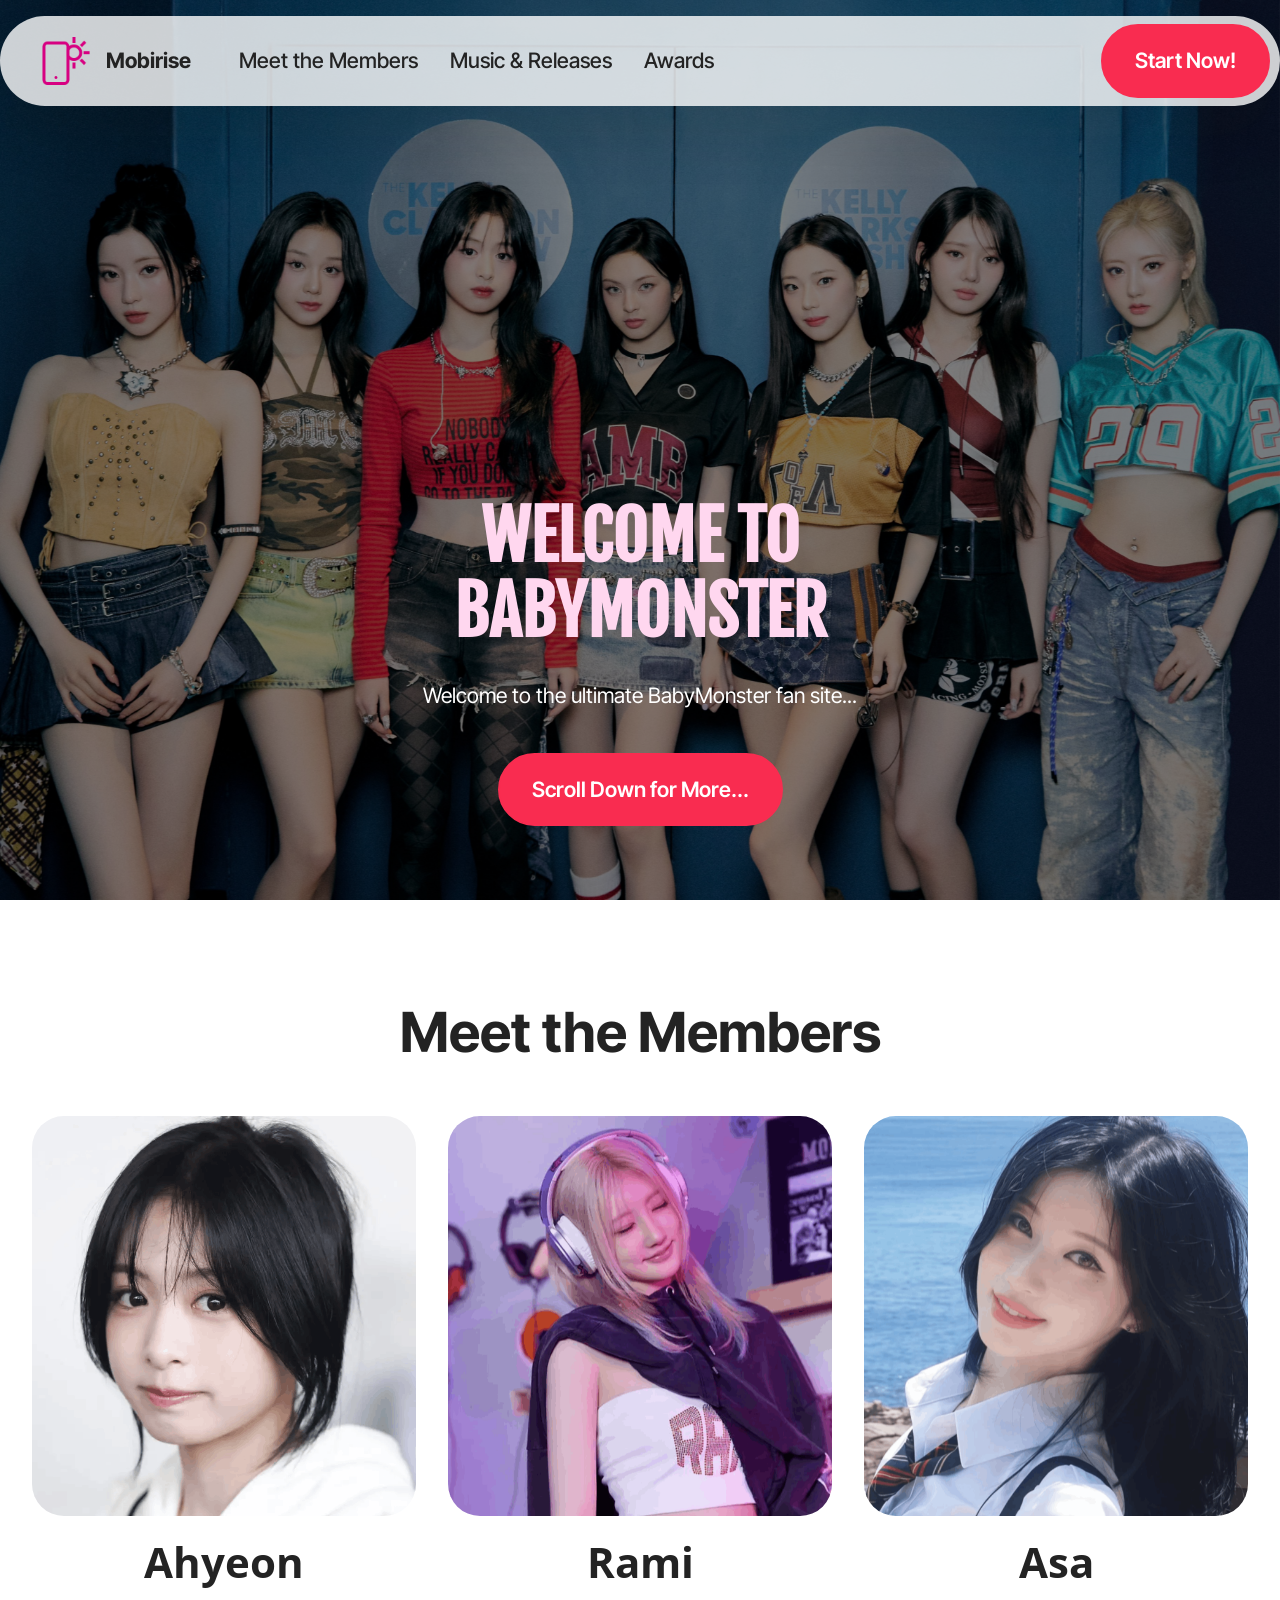
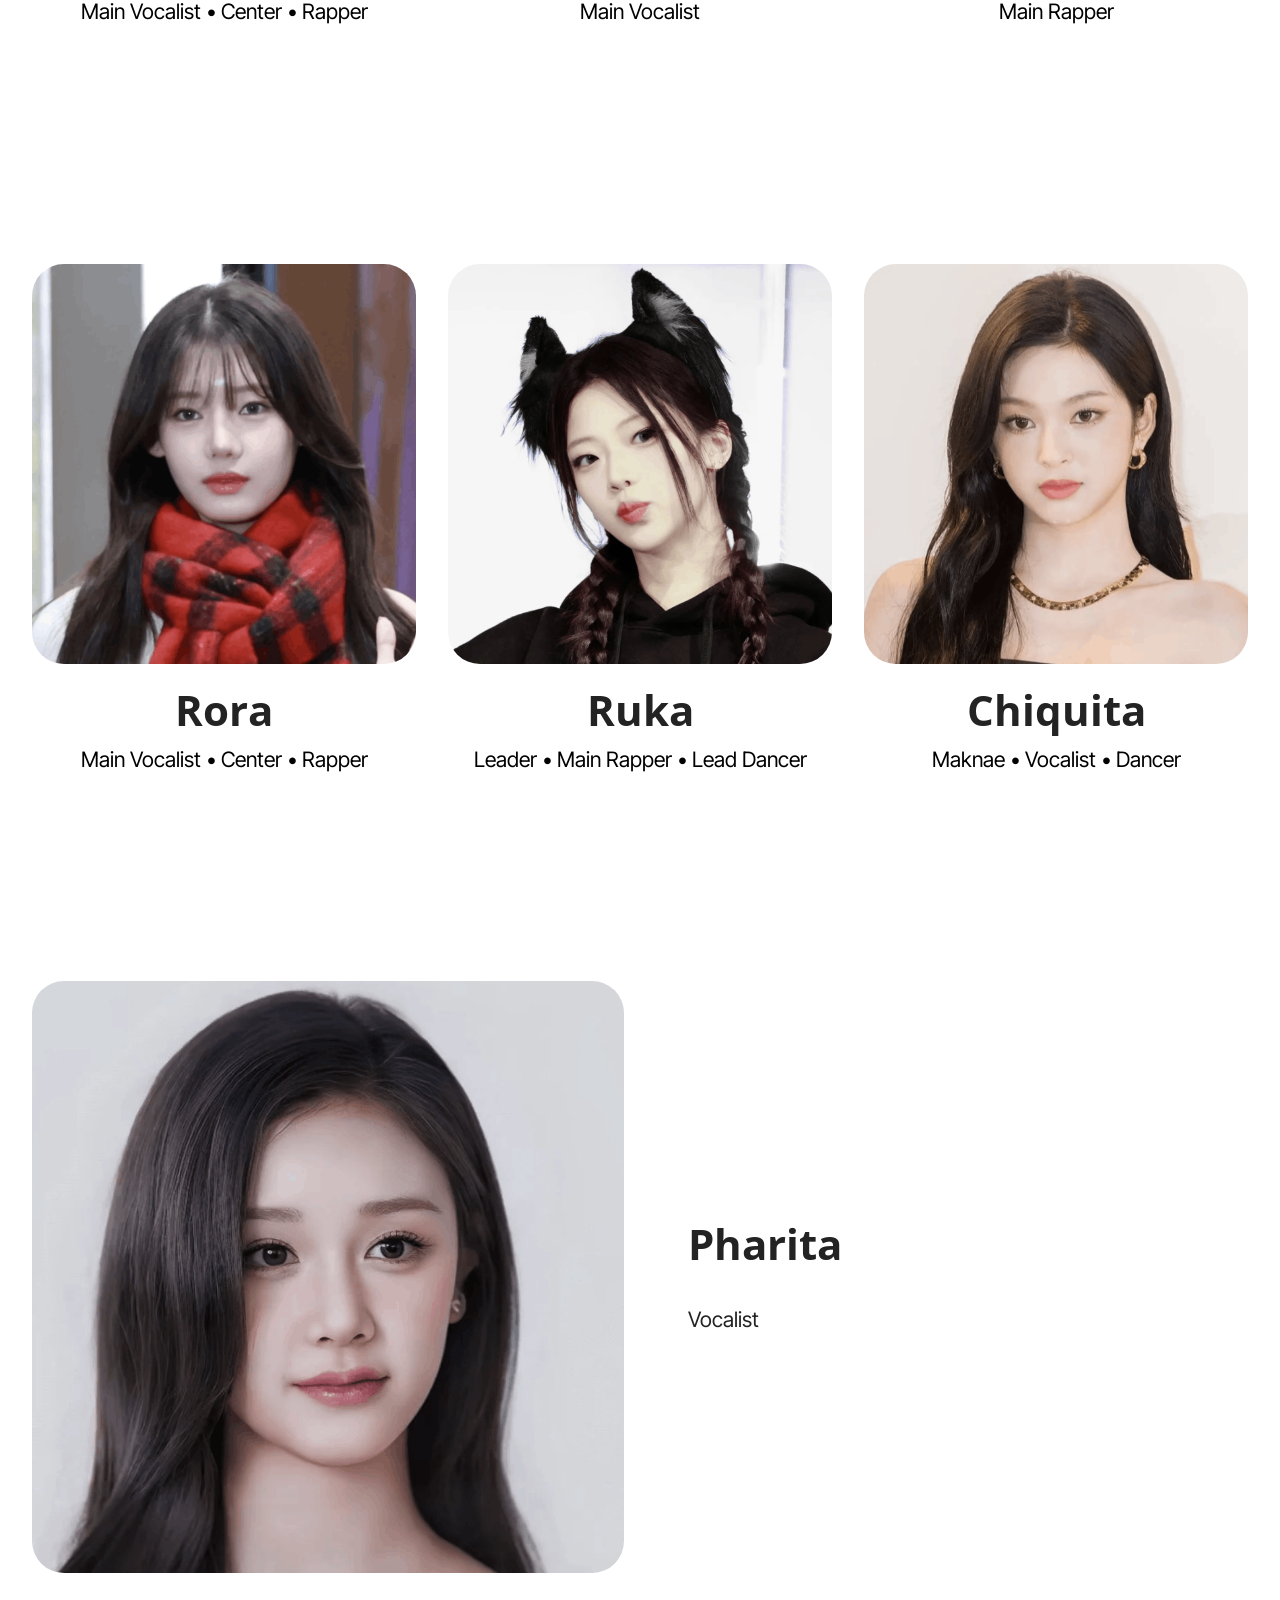
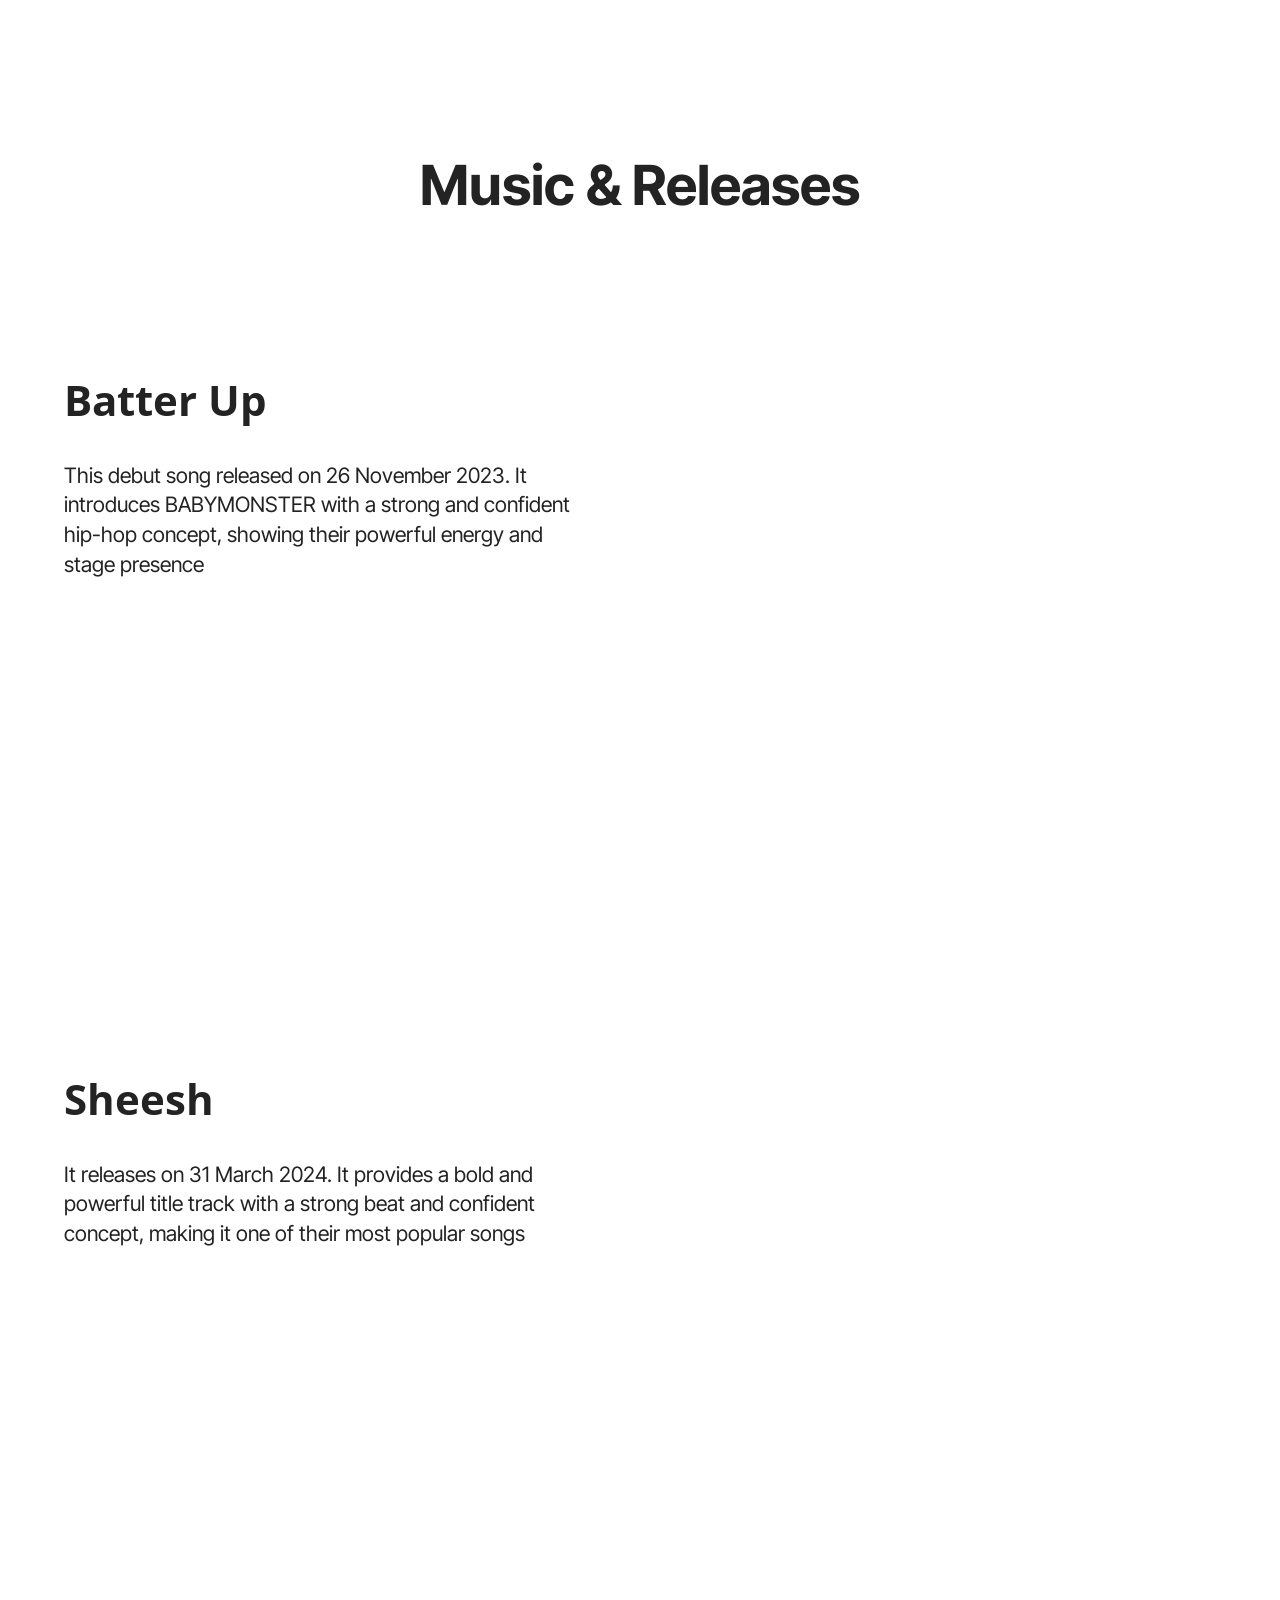
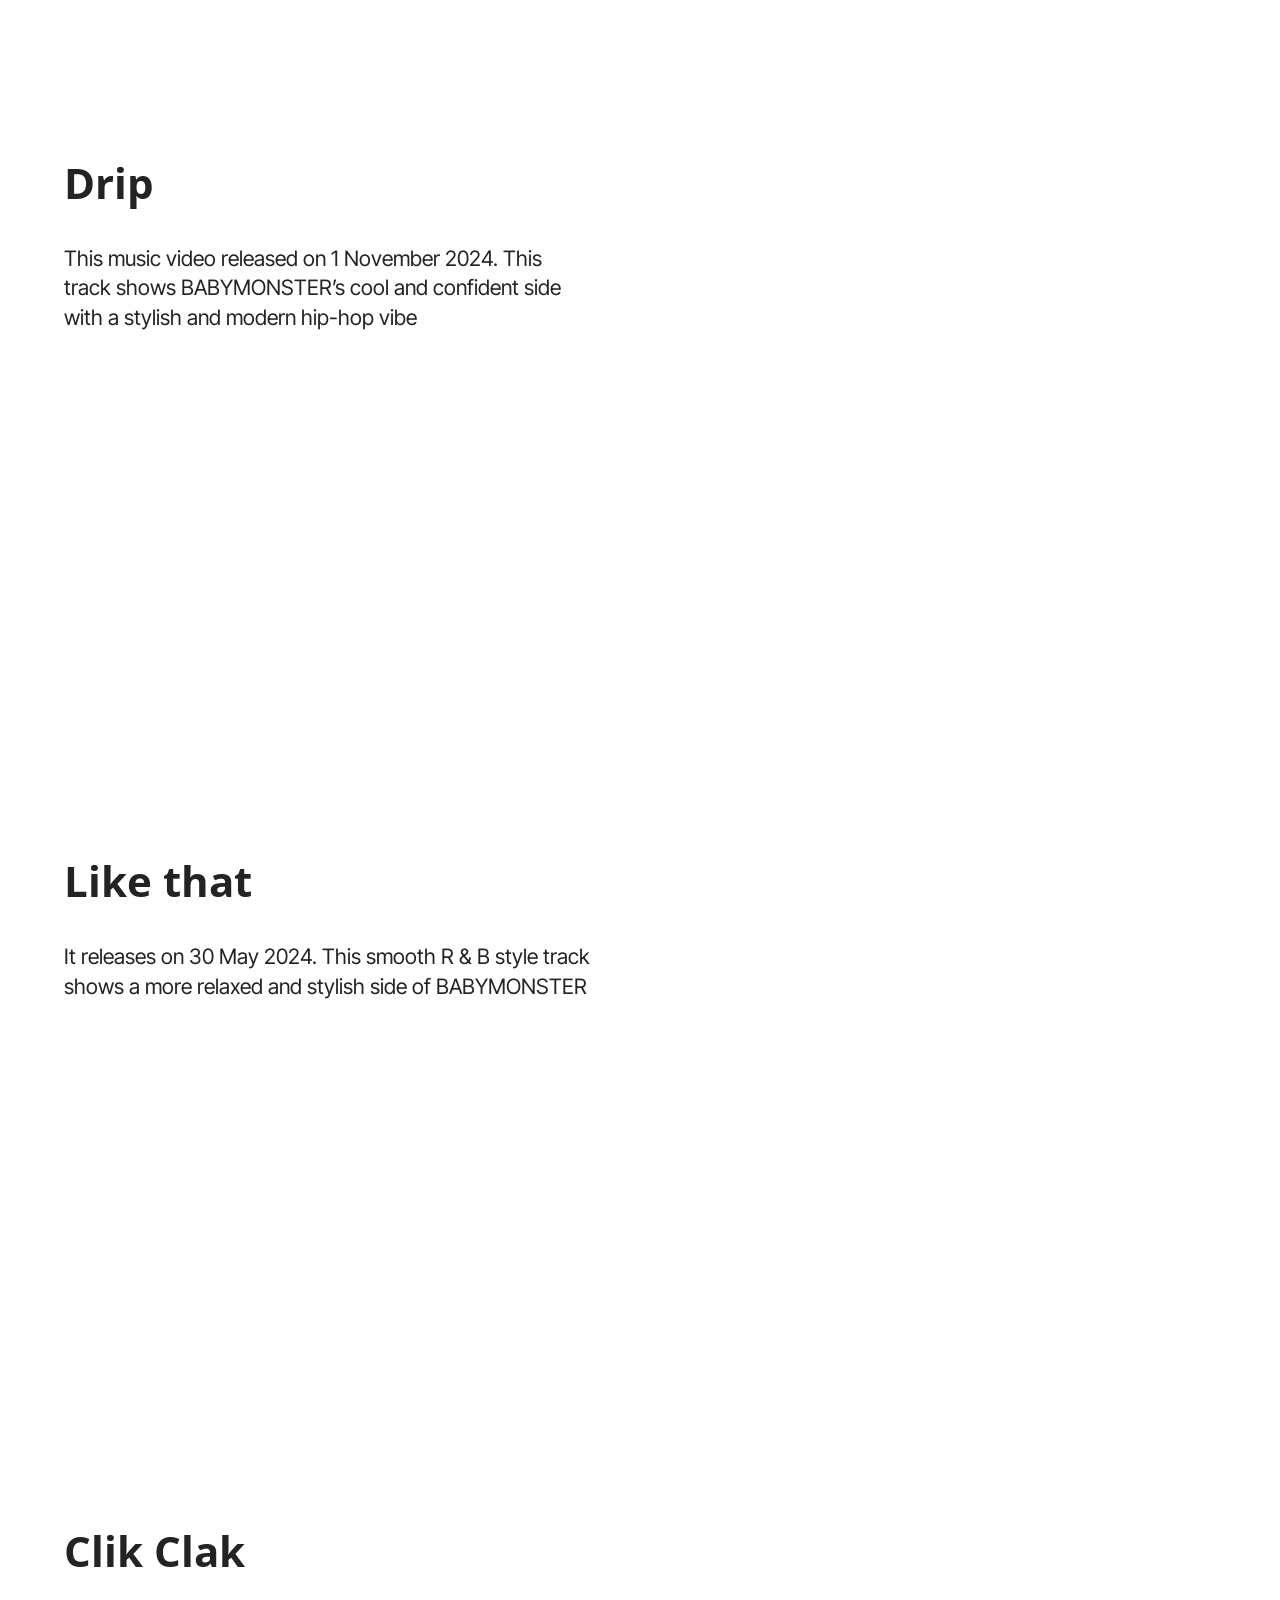
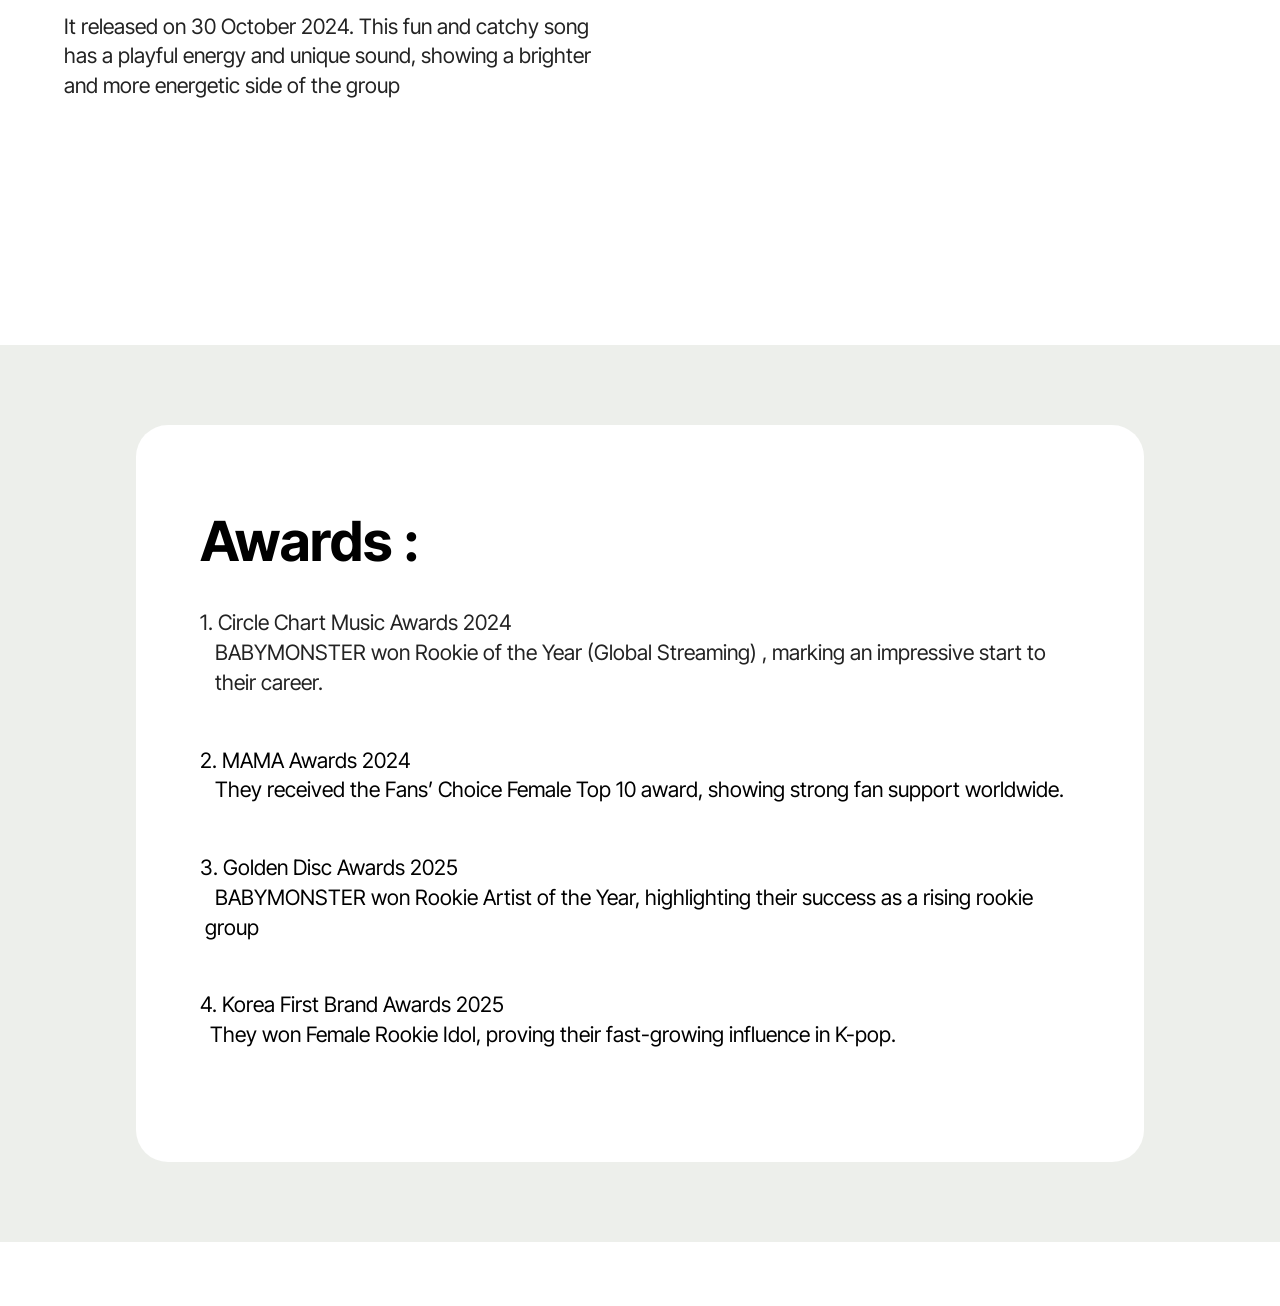
==== page1.html @ 66209b4e "create github pages" ====
<!DOCTYPE html>
<html  >
<head>
  <!-- Site made with Mobirise Website Builder v6.1.12, https://mobirise.com -->
  <meta charset="UTF-8">
  <meta http-equiv="X-UA-Compatible" content="IE=edge">
  <meta name="generator" content="Mobirise v6.1.12, mobirise.com">
  <meta name="viewport" content="width=device-width, initial-scale=1, minimum-scale=1">
  <link rel="shortcut icon" href="assets/images/logo.png" type="image/x-icon">
  <meta name="description" content="">
  
  
  <title>Assignment 1.0 website development</title>
  <link rel="stylesheet" href="assets/web/assets/mobirise-icons2/mobirise2.css">
  <link rel="stylesheet" href="assets/bootstrap/css/bootstrap.min.css">
  <link rel="stylesheet" href="assets/parallax/jarallax.css">
  <link rel="stylesheet" href="assets/animatecss/animate.css">
  <link rel="stylesheet" href="assets/dropdown/css/style.css">
  <link rel="stylesheet" href="assets/theme/css/style.css">
  <link rel="preload" href="https://fonts.googleapis.com/css?family=Fjalla+One:400&display=swap" as="style" onload="this.onload=null;this.rel='stylesheet'">
  <noscript><link rel="stylesheet" href="https://fonts.googleapis.com/css?family=Fjalla+One:400&display=swap"></noscript>
  <link rel="preload" href="https://fonts.googleapis.com/css?family=Inter+Tight:100,200,300,400,500,600,700,800,900,100i,200i,300i,400i,500i,600i,700i,800i,900i&display=swap" as="style" onload="this.onload=null;this.rel='stylesheet'">
  <noscript><link rel="stylesheet" href="https://fonts.googleapis.com/css?family=Inter+Tight:100,200,300,400,500,600,700,800,900,100i,200i,300i,400i,500i,600i,700i,800i,900i&display=swap"></noscript>
  <link rel="preload" href="https://fonts.googleapis.com/css?family=Open+Sans:300,400,500,600,700,800,300i,400i,500i,600i,700i,800i&display=swap" as="style" onload="this.onload=null;this.rel='stylesheet'">
  <noscript><link rel="stylesheet" href="https://fonts.googleapis.com/css?family=Open+Sans:300,400,500,600,700,800,300i,400i,500i,600i,700i,800i&display=swap"></noscript>
  <link rel="preload" as="style" href="assets/mobirise/css/mbr-additional.css?v=mWgQGz"><link rel="stylesheet" href="assets/mobirise/css/mbr-additional.css?v=mWgQGz" type="text/css">

  
  
  
</head>
<body>
  
  <section data-bs-version="5.1" class="menu menu1 cid-vgAoFGpJy9" once="menu" id="menu01-22">
	

	<nav class="navbar navbar-dropdown navbar-fixed-top navbar-expand-lg">
		<div class="container">
			<div class="navbar-brand">
				<span class="navbar-logo">
					<a href="https://mobiri.se">
						<img src="assets/images/logo.png" alt="Mobirise Website Builder" style="height: 3rem;">
					</a>
				</span>
				<span class="navbar-caption-wrap"><a class="navbar-caption text-black display-4" href="https://mobiri.se">Mobirise</a></span>
			</div>
			<button class="navbar-toggler" type="button" data-toggle="collapse" data-bs-toggle="collapse" data-target="#navbarSupportedContent" data-bs-target="#navbarSupportedContent" aria-controls="navbarNavAltMarkup" aria-expanded="false" aria-label="Toggle navigation">
				<div class="hamburger">
					<span></span>
					<span></span>
					<span></span>
					<span></span>
				</div>
			</button>
			<div class="collapse navbar-collapse" id="navbarSupportedContent">
				<ul class="navbar-nav nav-dropdown" data-app-modern-menu="true"><li class="nav-item">
						<a class="nav-link link text-black display-4" href="https://mobiri.se">Meet the Members</a>
					</li>
					<li class="nav-item">
						<a class="nav-link link text-black display-4" href="https://mobiri.se" aria-expanded="false">Music &amp; Releases</a>
					</li>
					<li class="nav-item">
						<a class="nav-link link text-black display-4" href="https://mobiri.se">Awards</a>
					</li></ul>
				
				<div class="navbar-buttons mbr-section-btn"><a class="btn btn-primary display-4" href="https://mobiri.se"> Start Now!</a></div>
			</div>
		</div>
	</nav>
</section>

<section data-bs-version="5.1" class="header16 cid-vgakAsLTpr mbr-fullscreen mbr-parallax-background" id="header17-r">
  
  <div class="mbr-overlay" style="opacity: 0.5; background-color: rgb(0, 0, 0);"></div>
  <div class="container-fluid">
    <div class="row">
      <div class="content-wrap col-12 col-md-7">
        <h1 class="mbr-section-title mbr-fonts-style mbr-white mb-4 display-1">
          <strong><br>WELCOME TO BABYMONSTER</strong></h1>
        
        <p class="mbr-fonts-style mbr-text mbr-white mb-4 display-7">Welcome to the ultimate BabyMonster fan site...</p>
        <div class="mbr-section-btn"><a class="btn btn-primary display-7" href="https://mobiri.se">Scroll Down for More...<br></a></div>
      </div>
    </div>
  </div>
</section>

<section data-bs-version="5.1" class="people03 cid-vgxVmqFK1y" id="people03-1p">
	
	
	<div class="container">
		<div class="row justify-content-center">
			<div class="col-12 content-head">
				<div class="mbr-section-head mb-5">
					<h4 class="mbr-section-title mbr-fonts-style align-center mb-0 display-2">
						<strong>Meet the Members</strong></h4>
					
				</div>
			</div>
		</div>
		<div class="row">
			<div class="item features-image col-12 col-md-6 col-lg-4">
				<div class="item-wrapper">
					<div class="item-img mb-3">
						<img src="assets/images/screenshot202026-04-1220at2012.32.12e280afpm-816x1072.png" alt="Mobirise Website Builder" title="">
					</div>
					<div class="item-content align-left">
						<h5 class="item-title mbr-fonts-style display-5"><strong>Ahyeon</strong></h5>
						<h6 class="item-subtitle mbr-fonts-style mb-3 display-7">Main Vocalist • Center • Rapper</h6>
						
					</div>
					
				</div>
			</div>
			<div class="item features-image col-12 col-md-6 col-lg-4">
				<div class="item-wrapper">
					<div class="item-img mb-3">
						<img src="assets/images/screenshot202026-04-1220at2012.33.48e280afpm-816x989.png" alt="Mobirise Website Builder" title="">
					</div>
					<div class="item-content align-left">
						<h5 class="item-title mbr-fonts-style display-5"><strong>Rami</strong></h5>
						<h6 class="item-subtitle mbr-fonts-style mb-3 display-7">Main Vocalist</h6>
						
					</div>
					
				</div>
			</div>
			<div class="item features-image col-12 col-md-6 col-lg-4">
				<div class="item-wrapper">
					<div class="item-img mb-3">
						<img src="assets/images/screenshot202026-04-1220at2012.34.55e280afpm-816x823.png" alt="Mobirise Website Builder" title="">
					</div>
					<div class="item-content align-left">
						<h5 class="item-title mbr-fonts-style display-5"><strong>Asa</strong></h5>
						<h6 class="item-subtitle mbr-fonts-style mb-3 display-7">Main Rapper</h6>
						
					</div>
					
				</div>
			</div>
		</div>
	</div>
</section>

<section data-bs-version="5.1" class="people03 cid-vgy7aaT5ZG" id="people03-1t">
	
	
	<div class="container">
		<div class="row justify-content-center">
			<div class="col-12 content-head">
				
			</div>
		</div>
		<div class="row">
			<div class="item features-image col-12 col-md-6 col-lg-4">
				<div class="item-wrapper">
					<div class="item-img mb-3">
						<img src="assets/images/screenshot202026-04-1220at2012.49.55e280afpm-758x876.png" alt="Mobirise Website Builder" title="">
					</div>
					<div class="item-content align-left">
						<h5 class="item-title mbr-fonts-style display-5"><strong>Rora</strong></h5>
						<h6 class="item-subtitle mbr-fonts-style mb-3 display-7">Main Vocalist • Center • Rapper</h6>
						
					</div>
					
				</div>
			</div>
			<div class="item features-image col-12 col-md-6 col-lg-4">
				<div class="item-wrapper">
					<div class="item-img mb-3">
						<img src="assets/images/screenshot202026-04-1220at2012.44.04e280afpm-758x1084.png" alt="Mobirise Website Builder" title="">
					</div>
					<div class="item-content align-left">
						<h5 class="item-title mbr-fonts-style display-5"><strong>Ruka</strong></h5>
						<h6 class="item-subtitle mbr-fonts-style mb-3 display-7">Leader • Main Rapper • Lead Dancer</h6>
						
					</div>
					
				</div>
			</div>
			<div class="item features-image col-12 col-md-6 col-lg-4">
				<div class="item-wrapper">
					<div class="item-img mb-3">
						<img src="assets/images/screenshot202026-04-1220at2012.40.53e280afpm-758x1121.png" alt="Mobirise Website Builder" title="">
					</div>
					<div class="item-content align-left">
						<h5 class="item-title mbr-fonts-style display-5"><strong>Chiquita</strong></h5>
						<h6 class="item-subtitle mbr-fonts-style mb-3 display-7">Maknae • Vocalist • Dancer</h6>
						
					</div>
					
				</div>
			</div>
		</div>
	</div>
</section>

<section data-bs-version="5.1" class="testimonials1 cid-vgy7sLs9Yr" id="testimonials1-1u">
    

    
    
    <div class="container">
        
        <div class="row align-items-center">
            <div class="col-12 col-md-6">
                <div class="image-wrapper">
                    <img src="assets/images/screenshot202026-04-1220at2012.59.05e280afpm-1024x1434.png" alt="Mobirise Website Builder">
                </div>
            </div>
            <div class="col-12 col-md">
                <div class="text-wrapper">
                    <p class="mbr-text mbr-fonts-style mb-4 display-5"><strong>Pharita</strong></p>
                    <p class="name mbr-fonts-style mb-1 display-7">Vocalist</p>
                    
                </div>
            </div>
        </div>
    </div>
</section>

<section data-bs-version="5.1" class="video05 cid-vgAde3AIv6" id="video05-1w">
    

    
    

    <div class="container">
        <div class="row justify-content-center">
          <div class="col-12">
            <div class="title-wrapper mb-5">
                <h4 class="mbr-section-maintitle mbr-fonts-style mb-0 display-2">
                    <strong>Music &amp; Releases</strong></h4>
            </div>
          </div>
            <div class="col-12 col-md">
                <div class="text-wrapper">
                    <h2 class="mb-4 mbr-fonts-style mbr-section-title display-5"><strong>Batter Up</strong></h2>
                    <p class="mbr-text mb-4 mbr-fonts-style display-7">This debut song released on 26 November 2023. It introduces BABYMONSTER with a strong and confident hip-hop concept, showing their powerful energy and stage presence</p>
                    
                </div>
            </div>
            <div class="col-12 col-md-6 video-block">
                <div class="mbr-figure"><iframe class="mbr-embedded-video" src="https://www.youtube.com/embed/olDWm2veCrM?rel=0&amp;amp;mute=1&amp;showinfo=0&amp;autoplay=1&amp;loop=0" width="800" height="600" frameborder="0" allowfullscreen></iframe></div>
                
            </div>
        </div>
    </div>
</section>

<section data-bs-version="5.1" class="video05 cid-vgAdTbfTpw" id="video05-1x">
    

    
    

    <div class="container">
        <div class="row justify-content-center">
          <div class="col-12">
            <div class="title-wrapper mb-5">
                
            </div>
          </div>
            <div class="col-12 col-md">
                <div class="text-wrapper">
                    <h2 class="mb-4 mbr-fonts-style mbr-section-title display-5"><strong>Sheesh</strong></h2>
                    <p class="mbr-text mb-4 mbr-fonts-style display-7">It releases on 31 March 2024. It provides a bold and powerful title track with a strong beat and confident concept, making it one of their most popular songs</p>
                    
                </div>
            </div>
            <div class="col-12 col-md-6 video-block">
                <div class="mbr-figure"><iframe class="mbr-embedded-video" src="https://www.youtube.com/embed/2wA_b6YHjqQ?rel=0&amp;amp;mute=1&amp;showinfo=0&amp;autoplay=1&amp;loop=0" width="800" height="600" frameborder="0" allowfullscreen></iframe></div>
                
            </div>
        </div>
    </div>
</section>

<section data-bs-version="5.1" class="video05 cid-vgAeMYNwjX" id="video05-1y">
    

    
    

    <div class="container">
        <div class="row justify-content-center">
          <div class="col-12">
            <div class="title-wrapper mb-5">
                
            </div>
          </div>
            <div class="col-12 col-md">
                <div class="text-wrapper">
                    <h2 class="mb-4 mbr-fonts-style mbr-section-title display-5"><strong>Drip</strong></h2>
                    <p class="mbr-text mb-4 mbr-fonts-style display-7">This music video released on 1 November 2024. This track shows BABYMONSTER’s cool and confident side with a stylish and modern hip-hop vibe</p>
                    
                </div>
            </div>
            <div class="col-12 col-md-6 video-block">
                <div class="mbr-figure"><iframe class="mbr-embedded-video" src="https://www.youtube.com/embed/Zp-Jhuhq0bQ?rel=0&amp;amp;mute=1&amp;showinfo=0&amp;autoplay=1&amp;loop=0" width="800" height="600" frameborder="0" allowfullscreen></iframe></div>
                
            </div>
        </div>
    </div>
</section>

<section data-bs-version="5.1" class="video05 cid-vgAeZizHlV" id="video05-1z">
    

    
    

    <div class="container">
        <div class="row justify-content-center">
          <div class="col-12">
            <div class="title-wrapper mb-5">
                
            </div>
          </div>
            <div class="col-12 col-md">
                <div class="text-wrapper">
                    <h2 class="mb-4 mbr-fonts-style mbr-section-title display-5"><strong>Like that&nbsp;</strong></h2>
                    <p class="mbr-text mb-4 mbr-fonts-style display-7">It releases on 30 May 2024. This smooth R &amp; B style track shows a more relaxed and stylish side of BABYMONSTER</p>
                    
                </div>
            </div>
            <div class="col-12 col-md-6 video-block">
                <div class="mbr-figure"><iframe class="mbr-embedded-video" src="https://www.youtube.com/embed/M8r3x4Re8-I?rel=0&amp;amp;mute=1&amp;showinfo=0&amp;autoplay=1&amp;loop=0" width="800" height="600" frameborder="0" allowfullscreen></iframe></div>
                
            </div>
        </div>
    </div>
</section>

<section data-bs-version="5.1" class="video05 cid-vgAf0rewfv" id="video05-20">
    

    
    

    <div class="container">
        <div class="row justify-content-center">
          <div class="col-12">
            <div class="title-wrapper mb-5">
                
            </div>
          </div>
            <div class="col-12 col-md">
                <div class="text-wrapper">
                    <h2 class="mb-4 mbr-fonts-style mbr-section-title display-5"><strong>Clik Clak</strong></h2>
                    <p class="mbr-text mb-4 mbr-fonts-style display-7">It released on 30 October 2024. This fun and catchy song has a playful energy and unique sound, showing a brighter and more energetic side of the group</p>
                    
                </div>
            </div>
            <div class="col-12 col-md-6 video-block">
                <div class="mbr-figure"><iframe class="mbr-embedded-video" src="https://www.youtube.com/embed/o0oW3lPoOXM?rel=0&amp;amp;mute=1&amp;showinfo=0&amp;autoplay=1&amp;loop=0" width="800" height="600" frameborder="0" allowfullscreen></iframe></div>
                
            </div>
        </div>
    </div>
</section>

<section data-bs-version="5.1" class="list04 cid-vgAikv3KSL" id="list04-21">
  

  
  
  <div class="container">
    <div class="row justify-content-center">
      <div class="card col-md-12 col-lg-10">
        <div class="card-wrapper">
          <div class="row justify-content-center">
            <div class="col-12 mb-5 content-head">
              <h3 class="card-title mbr-fonts-style mbr-white mt-3 display-2"><strong>Awards :</strong></h3>
              <h5 class="mbr-section-subtitle mbr-fonts-style align-center mb-0 mt-4 display-7">1. Circle Chart Music Awards 2024<div>&nbsp; &nbsp;BABYMONSTER won Rookie of the Year (Global Streaming) , marking an impressive start to&nbsp; &nbsp; &nbsp; &nbsp; &nbsp;their career.</div></h5>
            </div>
          </div>

          <div class="row justify-content-left item features-without-image mt-0 mb-5 active">
            
            <div class="col-md-12 col-lg item-wrapper">
              <p class="mbr-text mbr-fonts-style mt-0 mb-0 display-7">2. MAMA Awards 2024<br>&nbsp; &nbsp;They received the Fans’ Choice Female Top 10 award, showing strong fan support worldwide.</p>
            </div>
          </div>
          <div class="row justify-content-left item features-without-image mt-0 mb-5">
            
            <div class="col-md-12 col-lg item-wrapper">
              <p class="mbr-text mbr-fonts-style mt-0 mb-0 display-7">
                3. Golden Disc Awards 2025<br>&nbsp; &nbsp;BABYMONSTER won Rookie Artist of the Year, highlighting their success as a rising rookie&nbsp; &nbsp; &nbsp; &nbsp; &nbsp; &nbsp;group</p>
            </div>
          </div>
          <div class="row justify-content-left item features-without-image mt-0 mb-5">

            
            <div class="col-md-12 col-lg">
              <p class="mbr-text mbr-fonts-style mt-0 mb-0 item-wrapper display-7">4. Korea First Brand Awards 2025<br>&nbsp; They won Female Rookie Idol, proving their fast-growing influence in K-pop.</p>
            </div>
          </div>


        </div>
      </div>
    </div>
  </div>
</section><section class="display-7" style="padding: 0;align-items: center;justify-content: center;flex-wrap: wrap;    align-content: center;display: flex;position: relative;height: 4rem;"><a href="https://mobiri.se/4654953" style="flex: 1 1;height: 4rem;position: absolute;width: 100%;z-index: 1;"><img alt="" style="height: 4rem;" src="[data-uri]"></a><p style="margin: 0;text-align: center;" class="display-7">&#8204;</p><a style="z-index:1" href="https://mobirise.com/html-builder.html">HTML Maker</a></section><script src="assets/bootstrap/js/bootstrap.bundle.min.js"></script>  <script src="assets/parallax/jarallax.js"></script>  <script src="assets/smoothscroll/smooth-scroll.js"></script>  <script src="assets/ytplayer/index.js"></script>  <script src="assets/dropdown/js/navbar-dropdown.js"></script>  <script src="assets/theme/js/script.js"></script>  
  
  
 <div id="scrollToTop" class="scrollToTop mbr-arrow-up"><a style="text-align: center;"><i class="mbr-arrow-up-icon mbr-arrow-up-icon-cm cm-icon cm-icon-smallarrow-up"></i></a></div>
    <input name="animation" type="hidden">
  </body>
</html>
---- assets/web/assets/mobirise-icons2/mobirise2.css ----
@font-face {
  font-family: 'Moririse2';
  font-display: swap;
  src:  url('mobirise2.eot?f2bix4');
  src:  url('mobirise2.eot?f2bix4#iefix') format('embedded-opentype'),
    url('mobirise2.woff2?f2bix4') format('woff2'),
    url('mobirise2.woff?f2bix4') format('woff'),
    url('mobirise2.ttf?f2bix4') format('truetype'),
    url('mobirise2.svg?f2bix4#mobirise2') format('svg');
  font-weight: normal;
  font-style: normal;
}

[class^="mobi-"], [class*=" mobi-"] {
  /* use !important to prevent issues with browser extensions that change fonts */
  font-family: 'Moririse2' !important;
  speak: none;
  font-style: normal;
  font-weight: normal;
  font-variant: normal;
  text-transform: none;
  line-height: 1;

  /* Better Font Rendering =========== */
  -webkit-font-smoothing: antialiased;
  -moz-osx-font-smoothing: grayscale;
}

.mobi-mbri-add-submenu:before {
  content: "\e900";
}
.mobi-mbri-alert:before {
  content: "\e901";
}
.mobi-mbri-align-center:before {
  content: "\e902";
}
.mobi-mbri-align-justify:before {
  content: "\e903";
}
.mobi-mbri-align-left:before {
  content: "\e904";
}
.mobi-mbri-align-right:before {
  content: "\e905";
}
.mobi-mbri-android:before {
  content: "\e906";
}
.mobi-mbri-apple:before {
  content: "\e907";
}
.mobi-mbri-arrow-down:before {
  content: "\e908";
}
.mobi-mbri-arrow-next:before {
  content: "\e909";
}
.mobi-mbri-arrow-prev:before {
  content: "\e90a";
}
.mobi-mbri-arrow-up:before {
  content: "\e90b";
}
.mobi-mbri-bold:before {
  content: "\e90c";
}
.mobi-mbri-bookmark:before {
  content: "\e90d";
}
.mobi-mbri-bootstrap:before {
  content: "\e90e";
}
.mobi-mbri-briefcase:before {
  content: "\e90f";
}
.mobi-mbri-browse:before {
  content: "\e910";
}
.mobi-mbri-bulleted-list:before {
  content: "\e911";
}
.mobi-mbri-calendar:before {
  content: "\e912";
}
.mobi-mbri-camera:before {
  content: "\e913";
}
.mobi-mbri-cart-add:before {
  content: "\e914";
}
.mobi-mbri-cart-full:before {
  content: "\e915";
}
.mobi-mbri-cash:before {
  content: "\e916";
}
.mobi-mbri-change-style:before {
  content: "\e917";
}
.mobi-mbri-chat:before {
  content: "\e918";
}
.mobi-mbri-clock:before {
  content: "\e919";
}
.mobi-mbri-close:before {
  content: "\e91a";
}
.mobi-mbri-cloud:before {
  content: "\e91b";
}
.mobi-mbri-code:before {
  content: "\e91c";
}
.mobi-mbri-contact-form:before {
  content: "\e91d";
}
.mobi-mbri-credit-card:before {
  content: "\e91e";
}
.mobi-mbri-cursor-click:before {
  content: "\e91f";
}
.mobi-mbri-cust-feedback:before {
  content: "\e920";
}
.mobi-mbri-database:before {
  content: "\e921";
}
.mobi-mbri-delivery:before {
  content: "\e922";
}
.mobi-mbri-desktop:before {
  content: "\e923";
}
.mobi-mbri-devices:before {
  content: "\e924";
}
.mobi-mbri-down:before {
  content: "\e925";
}
.mobi-mbri-download-2:before {
  content: "\e926";
}
.mobi-mbri-download:before {
  content: "\e927";
}
.mobi-mbri-drag-n-drop-2:before {
  content: "\e928";
}
.mobi-mbri-drag-n-drop:before {
  content: "\e929";
}
.mobi-mbri-edit-2:before {
  content: "\e92a";
}
.mobi-mbri-edit:before {
  content: "\e92b";
}
.mobi-mbri-error:before {
  content: "\e92c";
}
.mobi-mbri-extension:before {
  content: "\e92d";
}
.mobi-mbri-features:before {
  content: "\e92e";
}
.mobi-mbri-file:before {
  content: "\e92f";
}
.mobi-mbri-flag:before {
  content: "\e930";
}
.mobi-mbri-folder:before {
  content: "\e931";
}
.mobi-mbri-gift:before {
  content: "\e932";
}
.mobi-mbri-github:before {
  content: "\e933";
}
.mobi-mbri-globe-2:before {
  content: "\e934";
}
.mobi-mbri-globe:before {
  content: "\e935";
}
.mobi-mbri-growing-chart:before {
  content: "\e936";
}
.mobi-mbri-hearth:before {
  content: "\e937";
}
.mobi-mbri-help:before {
  content: "\e938";
}
.mobi-mbri-home:before {
  content: "\e939";
}
.mobi-mbri-hot-cup:before {
  content: "\e93a";
}
.mobi-mbri-idea:before {
  content: "\e93b";
}
.mobi-mbri-image-gallery:before {
  content: "\e93c";
}
.mobi-mbri-image-slider:before {
  content: "\e93d";
}
.mobi-mbri-info:before {
  content: "\e93e";
}
.mobi-mbri-italic:before {
  content: "\e93f";
}
.mobi-mbri-key:before {
  content: "\e940";
}
.mobi-mbri-laptop:before {
  content: "\e941";
}
.mobi-mbri-layers:before {
  content: "\e942";
}
.mobi-mbri-left-right:before {
  content: "\e943";
}
.mobi-mbri-left:before {
  content: "\e944";
}
.mobi-mbri-letter:before {
  content: "\e945";
}
.mobi-mbri-like:before {
  content: "\e946";
}
.mobi-mbri-link:before {
  content: "\e947";
}
.mobi-mbri-lock:before {
  content: "\e948";
}
.mobi-mbri-login:before {
  content: "\e949";
}
.mobi-mbri-logout:before {
  content: "\e94a";
}
.mobi-mbri-magic-stick:before {
  content: "\e94b";
}
.mobi-mbri-map-pin:before {
  content: "\e94c";
}
.mobi-mbri-menu:before {
  content: "\e94d";
}
.mobi-mbri-mobile-2:before {
  content: "\e94e";
}
.mobi-mbri-mobile-horizontal:before {
  content: "\e94f";
}
.mobi-mbri-mobile:before {
  content: "\e950";
}
.mobi-mbri-mobirise:before {
  content: "\e951";
}
.mobi-mbri-more-horizontal:before {
  content: "\e952";
}
.mobi-mbri-more-vertical:before {
  content: "\e953";
}
.mobi-mbri-music:before {
  content: "\e954";
}
.mobi-mbri-new-file:before {
  content: "\e955";
}
.mobi-mbri-numbered-list:before {
  content: "\e956";
}
.mobi-mbri-opened-folder:before {
  content: "\e957";
}
.mobi-mbri-pages:before {
  content: "\e958";
}
.mobi-mbri-paper-plane:before {
  content: "\e959";
}
.mobi-mbri-paperclip:before {
  content: "\e95a";
}
.mobi-mbri-phone:before {
  content: "\e95b";
}
.mobi-mbri-photo:before {
  content: "\e95c";
}
.mobi-mbri-photos:before {
  content: "\e95d";
}
.mobi-mbri-pin:before {
  content: "\e95e";
}
.mobi-mbri-play:before {
  content: "\e95f";
}
.mobi-mbri-plus:before {
  content: "\e960";
}
.mobi-mbri-preview:before {
  content: "\e961";
}
.mobi-mbri-print:before {
  content: "\e962";
}
.mobi-mbri-protect:before {
  content: "\e963";
}
.mobi-mbri-question:before {
  content: "\e964";
}
.mobi-mbri-quote-left:before {
  content: "\e965";
}
.mobi-mbri-quote-right:before {
  content: "\e966";
}
.mobi-mbri-redo:before {
  content: "\e967";
}
.mobi-mbri-refresh:before {
  content: "\e968";
}
.mobi-mbri-responsive-2:before {
  content: "\e969";
}
.mobi-mbri-responsive:before {
  content: "\e96a";
}
.mobi-mbri-right:before {
  content: "\e96b";
}
.mobi-mbri-rocket:before {
  content: "\e96c";
}
.mobi-mbri-sad-face:before {
  content: "\e96d";
}
.mobi-mbri-sale:before {
  content: "\e96e";
}
.mobi-mbri-save:before {
  content: "\e96f";
}
.mobi-mbri-search:before {
  content: "\e970";
}
.mobi-mbri-setting-2:before {
  content: "\e971";
}
.mobi-mbri-setting-3:before {
  content: "\e972";
}
.mobi-mbri-setting:before {
  content: "\e973";
}
.mobi-mbri-share:before {
  content: "\e974";
}
.mobi-mbri-shopping-bag:before {
  content: "\e975";
}
.mobi-mbri-shopping-basket:before {
  content: "\e976";
}
.mobi-mbri-shopping-cart:before {
  content: "\e977";
}
.mobi-mbri-sites:before {
  content: "\e978";
}
.mobi-mbri-smile-face:before {
  content: "\e979";
}
.mobi-mbri-speed:before {
  content: "\e97a";
}
.mobi-mbri-star:before {
  content: "\e97b";
}
.mobi-mbri-success:before {
  content: "\e97c";
}
.mobi-mbri-sun:before {
  content: "\e97d";
}
.mobi-mbri-sun2:before {
  content: "\e97e";
}
.mobi-mbri-tablet-vertical:before {
  content: "\e97f";
}
.mobi-mbri-tablet:before {
  content: "\e980";
}
.mobi-mbri-target:before {
  content: "\e981";
}
.mobi-mbri-timer:before {
  content: "\e982";
}
.mobi-mbri-to-ftp:before {
  content: "\e983";
}
.mobi-mbri-to-local-drive:before {
  content: "\e984";
}
.mobi-mbri-touch-swipe:before {
  content: "\e985";
}
.mobi-mbri-touch:before {
  content: "\e986";
}
.mobi-mbri-trash:before {
  content: "\e987";
}
.mobi-mbri-underline:before {
  content: "\e988";
}
.mobi-mbri-undo:before {
  content: "\e989";
}
.mobi-mbri-unlink:before {
  content: "\e98a";
}
.mobi-mbri-unlock:before {
  content: "\e98b";
}
.mobi-mbri-up-down:before {
  content: "\e98c";
}
.mobi-mbri-up:before {
  content: "\e98d";
}
.mobi-mbri-update:before {
  content: "\e98e";
}
.mobi-mbri-upload-2:before {
  content: "\e98f";
}
.mobi-mbri-upload:before {
  content: "\e990";
}
.mobi-mbri-user-2:before {
  content: "\e991";
}
.mobi-mbri-user:before {
  content: "\e992";
}
.mobi-mbri-users:before {
  content: "\e993";
}
.mobi-mbri-video-play:before {
  content: "\e994";
}
.mobi-mbri-video:before {
  content: "\e995";
}
.mobi-mbri-watch:before {
  content: "\e996";
}
.mobi-mbri-website-theme-2:before {
  content: "\e997";
}
.mobi-mbri-website-theme:before {
  content: "\e998";
}
.mobi-mbri-wifi:before {
  content: "\e999";
}
.mobi-mbri-windows:before {
  content: "\e99a";
}
.mobi-mbri-zoom-in:before {
  content: "\e99b";
}
.mobi-mbri-zoom-out:before {
  content: "\e99c";
}
---- assets/parallax/jarallax.css ----
.jarallax {
    position: relative;
    z-index: 0;
}
.jarallax > .jarallax-img {
    position: absolute;
    object-fit: cover;
    /* support for plugin https://github.com/bfred-it/object-fit-images */
    font-family: 'object-fit: cover;';
    top: 0;
    left: 0;
    width: 100%;
    height: 100%;
    z-index: -1;
}
---- assets/dropdown/css/style.css ----
.navbar-dropdown {
  left: 0;
  padding: 0;
  position: absolute;
  right: 0;
  top: 0;
  transition: all 0.45s ease;
  z-index: 1030;
  background: #282828; }
  .navbar-dropdown .navbar-logo {
    margin-right: 0.8rem;
    transition: margin 0.3s ease-in-out;
    vertical-align: middle; }
    .navbar-dropdown .navbar-logo img {
      height: 3.125rem;
      transition: all 0.3s ease-in-out; }
    .navbar-dropdown .navbar-logo.mbr-iconfont {
      font-size: 3.125rem;
      line-height: 3.125rem; }
  .navbar-dropdown .navbar-caption {
    font-weight: 700;
    white-space: normal;
    vertical-align: -4px;
    line-height: 3.125rem !important; }
    .navbar-dropdown .navbar-caption, .navbar-dropdown .navbar-caption:hover {
      color: inherit;
      text-decoration: none; }
  .navbar-dropdown .mbr-iconfont + .navbar-caption {
    vertical-align: -1px; }
  .navbar-dropdown.navbar-fixed-top {
    position: fixed; }
  .navbar-dropdown .navbar-brand span {
    vertical-align: -4px; }
  .navbar-dropdown.bg-color.transparent {
    background: none; }
  .navbar-dropdown.navbar-short .navbar-brand {
    padding: 0.625rem 0; }
    .navbar-dropdown.navbar-short .navbar-brand span {
      vertical-align: -1px; }
  .navbar-dropdown.navbar-short .navbar-caption {
    line-height: 2.375rem !important;
    vertical-align: -2px; }
  .navbar-dropdown.navbar-short .navbar-logo {
    margin-right: 0.5rem; }
    .navbar-dropdown.navbar-short .navbar-logo img {
      height: 2.375rem; }
    .navbar-dropdown.navbar-short .navbar-logo.mbr-iconfont {
      font-size: 2.375rem;
      line-height: 2.375rem; }
  .navbar-dropdown.navbar-short .mbr-table-cell {
    height: 3.625rem; }
  .navbar-dropdown .navbar-close {
    left: 0.6875rem;
    position: fixed;
    top: 0.75rem;
    z-index: 1000; }
  .navbar-dropdown .hamburger-icon {
    content: "";
    display: inline-block;
    vertical-align: middle;
    width: 16px;
    -webkit-box-shadow: 0 -6px 0 1px #282828,0 0 0 1px #282828,0 6px 0 1px #282828;
    -moz-box-shadow: 0 -6px 0 1px #282828,0 0 0 1px #282828,0 6px 0 1px #282828;
    box-shadow: 0 -6px 0 1px #282828,0 0 0 1px #282828,0 6px 0 1px #282828; }

.dropdown-menu .dropdown-toggle[data-toggle="dropdown-submenu"]::after {
  border-bottom: 0.35em solid transparent;
  border-left: 0.35em solid;
  border-right: 0;
  border-top: 0.35em solid transparent;
  margin-left: 0.3rem; }

.dropdown-menu .dropdown-item:focus {
  outline: 0; }

.nav-dropdown {
  font-size: 0.75rem;
  font-weight: 500;
  height: auto !important; }
  .nav-dropdown .nav-btn {
    padding-left: 1rem; }
  .nav-dropdown .link {
    margin: .667em 1.667em;
    font-weight: 500;
    padding: 0;
    transition: color .2s ease-in-out; }
    .nav-dropdown .link.dropdown-toggle {
      margin-right: 2.583em; }
      .nav-dropdown .link.dropdown-toggle::after {
        margin-left: .25rem;
        border-top: 0.35em solid;
        border-right: 0.35em solid transparent;
        border-left: 0.35em solid transparent;
        border-bottom: 0; }
      .nav-dropdown .link.dropdown-toggle[aria-expanded="true"] {
        margin: 0;
        padding: 0.667em 3.263em  0.667em 1.667em; }
  .nav-dropdown .link::after,
  .nav-dropdown .dropdown-item::after {
    color: inherit; }
  .nav-dropdown .btn {
    font-size: 0.75rem;
    font-weight: 700;
    letter-spacing: 0;
    margin-bottom: 0;
    padding-left: 1.25rem;
    padding-right: 1.25rem; }
  .nav-dropdown .dropdown-menu {
    border-radius: 0;
    border: 0;
    left: 0;
    margin: 0;
    padding-bottom: 1.25rem;
    padding-top: 1.25rem;
    position: relative; }
  .nav-dropdown .dropdown-submenu {
    margin-left: 0.125rem;
    top: 0; }
  .nav-dropdown .dropdown-item {
    font-weight: 500;
    line-height: 2;
    padding: 0.3846em 4.615em 0.3846em 1.5385em;
    position: relative;
    transition: color .2s ease-in-out, background-color .2s ease-in-out; }
    .nav-dropdown .dropdown-item::after {
      margin-top: -0.3077em;
      position: absolute;
      right: 1.1538em;
      top: 50%; }
    .nav-dropdown .dropdown-item:focus, .nav-dropdown .dropdown-item:hover {
      background: none; }

@media (max-width: 767px) {
  .nav-dropdown.navbar-toggleable-sm {
    bottom: 0;
    display: none;
    left: 0;
    overflow-x: hidden;
    position: fixed;
    top: 0;
    transform: translateX(-100%);
    -ms-transform: translateX(-100%);
    -webkit-transform: translateX(-100%);
    width: 18.75rem;
    z-index: 999; } }
.nav-dropdown.navbar-toggleable-xl {
  bottom: 0;
  display: none;
  left: 0;
  overflow-x: hidden;
  position: fixed;
  top: 0;
  transform: translateX(-100%);
  -ms-transform: translateX(-100%);
  -webkit-transform: translateX(-100%);
  width: 18.75rem;
  z-index: 999; }

.nav-dropdown-sm {
  display: block !important;
  overflow-x: hidden;
  overflow: auto;
  padding-top: 3.875rem; }
  .nav-dropdown-sm::after {
    content: "";
    display: block;
    height: 3rem;
    width: 100%; }
  .nav-dropdown-sm.collapse.in ~ .navbar-close {
    display: block !important; }
  .nav-dropdown-sm.collapsing, .nav-dropdown-sm.collapse.in {
    transform: translateX(0);
    -ms-transform: translateX(0);
    -webkit-transform: translateX(0);
    transition: all 0.25s ease-out;
    -webkit-transition: all 0.25s ease-out;
    background: #282828; }
  .nav-dropdown-sm.collapsing[aria-expanded="false"] {
    transform: translateX(-100%);
    -ms-transform: translateX(-100%);
    -webkit-transform: translateX(-100%); }
  .nav-dropdown-sm .nav-item {
    display: block;
    margin-left: 0 !important;
    padding-left: 0; }
  .nav-dropdown-sm .link,
  .nav-dropdown-sm .dropdown-item {
    border-top: 1px dotted rgba(255, 255, 255, 0.1);
    font-size: 0.8125rem;
    line-height: 1.6;
    margin: 0 !important;
    padding: 0.875rem 2.4rem 0.875rem 1.5625rem !important;
    position: relative;
    white-space: normal; }
    .nav-dropdown-sm .link:focus, .nav-dropdown-sm .link:hover,
    .nav-dropdown-sm .dropdown-item:focus,
    .nav-dropdown-sm .dropdown-item:hover {
      background: rgba(0, 0, 0, 0.2) !important;
      color: #c0a375; }
  .nav-dropdown-sm .nav-btn {
    position: relative;
    padding: 1.5625rem 1.5625rem 0 1.5625rem; }
    .nav-dropdown-sm .nav-btn::before {
      border-top: 1px dotted rgba(255, 255, 255, 0.1);
      content: "";
      left: 0;
      position: absolute;
      top: 0;
      width: 100%; }
    .nav-dropdown-sm .nav-btn + .nav-btn {
      padding-top: 0.625rem; }
      .nav-dropdown-sm .nav-btn + .nav-btn::before {
        display: none; }
  .nav-dropdown-sm .btn {
    padding: 0.625rem 0; }
  .nav-dropdown-sm .dropdown-toggle[data-toggle="dropdown-submenu"]::after {
    margin-left: .25rem;
    border-top: 0.35em solid;
    border-right: 0.35em solid transparent;
    border-left: 0.35em solid transparent;
    border-bottom: 0; }
  .nav-dropdown-sm .dropdown-toggle[data-toggle="dropdown-submenu"][aria-expanded="true"]::after {
    border-top: 0;
    border-right: 0.35em solid transparent;
    border-left: 0.35em solid transparent;
    border-bottom: 0.35em solid; }
  .nav-dropdown-sm .dropdown-menu {
    margin: 0;
    padding: 0;
    position: relative;
    top: 0;
    left: 0;
    width: 100%;
    border: 0;
    float: none;
    border-radius: 0;
    background: none; }
  .nav-dropdown-sm .dropdown-submenu {
    left: 100%;
    margin-left: 0.125rem;
    margin-top: -1.25rem;
    top: 0; }

.navbar-toggleable-sm .nav-dropdown .dropdown-menu {
  position: absolute; }

.navbar-toggleable-sm .nav-dropdown .dropdown-submenu {
  left: 100%;
  margin-left: 0.125rem;
  margin-top: -1.25rem;
  top: 0; }

.navbar-toggleable-sm.opened .nav-dropdown .dropdown-menu {
  position: relative; }

.navbar-toggleable-sm.opened .nav-dropdown .dropdown-submenu {
  left: 0;
  margin-left: 00rem;
  margin-top: 0rem;
  top: 0; }

.is-builder .nav-dropdown.collapsing {
  transition: none !important; }
---- assets/theme/css/style.css ----
@charset "UTF-8";
section {
  background-color: #ffffff;
}

body {
  font-style: normal;
  line-height: 1.5;
  font-weight: 400;
  color: #232323;
  position: relative;
}

button {
  background-color: transparent;
  border-color: transparent;
}

.embla__button,
.carousel-control {
  background-color: #edefea !important;
  opacity: 0.8 !important;
  color: #464845 !important;
  border-color: #edefea !important;
}

.carousel .close,
.modalWindow .close {
  background-color: #edefea !important;
  color: #464845 !important;
  border-color: #edefea !important;
  opacity: 0.8 !important;
}

.carousel .close:hover,
.modalWindow .close:hover {
  opacity: 1 !important;
}

.carousel-indicators li {
  background-color: #edefea !important;
  border: 2px solid #464845 !important;
}

.carousel-indicators li:hover,
.carousel-indicators li:active {
  opacity: 0.8 !important;
}

.embla__button:hover,
.carousel-control:hover {
  background-color: #edefea !important;
  opacity: 1 !important;
}

.modalWindow-video-container {
  height: 80%;
}

section,
.container,
.container-fluid {
  position: relative;
  word-wrap: break-word;
}

a.mbr-iconfont:hover {
  text-decoration: none;
}

.article .lead p,
.article .lead ul,
.article .lead ol,
.article .lead pre,
.article .lead blockquote {
  margin-bottom: 0;
}

a {
  font-style: normal;
  font-weight: 400;
  cursor: pointer;
}
a, a:hover {
  text-decoration: none;
}

.mbr-section-title {
  font-style: normal;
  line-height: 1.3;
}

.mbr-section-subtitle {
  line-height: 1.3;
}

.mbr-text {
  font-style: normal;
  line-height: 1.7;
}

h1,
h2,
h3,
h4,
h5,
h6,
.display-1,
.display-2,
.display-4,
.display-5,
.display-7,
span,
p,
a {
  line-height: 1;
  word-break: break-word;
  word-wrap: break-word;
  font-weight: 400;
}

b,
strong {
  font-weight: bold;
}

input:-webkit-autofill, input:-webkit-autofill:hover, input:-webkit-autofill:focus, input:-webkit-autofill:active {
  transition-delay: 9999s;
  -webkit-transition-property: background-color, color;
  transition-property: background-color, color;
}

textarea[type=hidden] {
  display: none;
}

section {
  background-position: 50% 50%;
  background-repeat: no-repeat;
  background-size: cover;
}
section .mbr-background-video,
section .mbr-background-video-preview {
  position: absolute;
  bottom: 0;
  left: 0;
  right: 0;
  top: 0;
}

.hidden {
  visibility: hidden;
}

.mbr-z-index20 {
  z-index: 20;
}

/*! Base colors */
.mbr-white {
  color: #ffffff;
}

.mbr-black {
  color: #111111;
}

.mbr-bg-white {
  background-color: #ffffff;
}

.mbr-bg-black {
  background-color: #000000;
}

/*! Text-aligns */
.align-left {
  text-align: left;
}

.align-center {
  text-align: center;
}

.align-right {
  text-align: right;
}

/*! Font-weight  */
.mbr-light {
  font-weight: 300;
}

.mbr-regular {
  font-weight: 400;
}

.mbr-semibold {
  font-weight: 500;
}

.mbr-bold {
  font-weight: 700;
}

/*! Media  */
.media-content {
  flex-basis: 100%;
}

.media-container-row {
  display: flex;
  flex-direction: row;
  flex-wrap: wrap;
  justify-content: center;
  align-content: center;
  align-items: start;
}
.media-container-row .media-size-item {
  width: 400px;
}

.media-container-column {
  display: flex;
  flex-direction: column;
  flex-wrap: wrap;
  justify-content: center;
  align-content: center;
  align-items: stretch;
}
.media-container-column > * {
  width: 100%;
}

@media (min-width: 992px) {
  .media-container-row {
    flex-wrap: nowrap;
  }
}
figure {
  margin-bottom: 0;
  overflow: hidden;
}

figure[mbr-media-size] {
  transition: width 0.1s;
}

img,
iframe {
  display: block;
  width: 100%;
}

.card {
  background-color: transparent;
  border: none;
}

.card-box {
  width: 100%;
}

.card-img {
  text-align: center;
  flex-shrink: 0;
  -webkit-flex-shrink: 0;
}

.media {
  max-width: 100%;
  margin: 0 auto;
}

.mbr-figure {
  align-self: center;
}

.media-container > div {
  max-width: 100%;
}

.mbr-figure img,
.card-img img {
  width: 100%;
}

@media (max-width: 991px) {
  .media-size-item {
    width: auto !important;
  }
  .media {
    width: auto;
  }
  .mbr-figure {
    width: 100% !important;
  }
}
/*! Buttons */
.mbr-section-btn {
  margin-left: -0.6rem;
  margin-right: -0.6rem;
  font-size: 0;
}

.btn {
  font-weight: 600;
  border-width: 1px;
  font-style: normal;
  margin: 0.6rem 0.6rem;
  white-space: normal;
  transition: all 0.2s ease-in-out;
  display: inline-flex;
  align-items: center;
  justify-content: center;
  word-break: break-word;
}

.btn-sm {
  font-weight: 600;
  letter-spacing: 0px;
  transition: all 0.3s ease-in-out;
}

.btn-md {
  font-weight: 600;
  letter-spacing: 0px;
  transition: all 0.3s ease-in-out;
}

.btn-lg {
  font-weight: 600;
  letter-spacing: 0px;
  transition: all 0.3s ease-in-out;
}

.btn-form {
  margin: 0;
}
.btn-form:hover {
  cursor: pointer;
}

nav .mbr-section-btn {
  margin-left: 0rem;
  margin-right: 0rem;
}

/*! Btn icon margin */
.btn .mbr-iconfont,
.btn.btn-sm .mbr-iconfont {
  order: 1;
  cursor: pointer;
  margin-left: 0.5rem;
  vertical-align: sub;
}

.btn.btn-md .mbr-iconfont,
.btn.btn-md .mbr-iconfont {
  margin-left: 0.8rem;
}

.mbr-regular {
  font-weight: 400;
}

.mbr-semibold {
  font-weight: 500;
}

.mbr-bold {
  font-weight: 700;
}

[type=submit] {
  -webkit-appearance: none;
}

/*! Full-screen */
.mbr-fullscreen .mbr-overlay {
  min-height: 100vh;
}

.mbr-fullscreen {
  display: flex;
  display: -moz-flex;
  display: -ms-flex;
  display: -o-flex;
  align-items: center;
  min-height: 100vh;
  padding-top: 3rem;
  padding-bottom: 3rem;
}

/*! Map */
.map {
  height: 25rem;
  position: relative;
}
.map iframe {
  width: 100%;
  height: 100%;
}

/*! Scroll to top arrow */
.mbr-arrow-up {
  bottom: 25px;
  right: 90px;
  position: fixed;
  text-align: right;
  z-index: 5000;
  color: #ffffff;
  font-size: 22px;
}

.mbr-arrow-up a {
  background: rgba(0, 0, 0, 0.2);
  border-radius: 50%;
  color: #fff;
  display: inline-block;
  height: 60px;
  width: 60px;
  border: 2px solid #fff;
  outline-style: none !important;
  position: relative;
  text-decoration: none;
  transition: all 0.3s ease-in-out;
  cursor: pointer;
  text-align: center;
}
.mbr-arrow-up a:hover {
  background-color: rgba(0, 0, 0, 0.4);
}
.mbr-arrow-up a i {
  line-height: 60px;
}

.mbr-arrow-up-icon {
  display: block;
  color: #fff;
}

.mbr-arrow-up-icon::before {
  content: "›";
  display: inline-block;
  font-family: serif;
  font-size: 22px;
  line-height: 1;
  font-style: normal;
  position: relative;
  top: 6px;
  left: -4px;
  transform: rotate(-90deg);
}

/*! Arrow Down */
.mbr-arrow {
  position: absolute;
  bottom: 45px;
  left: 50%;
  width: 60px;
  height: 60px;
  cursor: pointer;
  background-color: rgba(80, 80, 80, 0.5);
  border-radius: 50%;
  transform: translateX(-50%);
}
@media (max-width: 767px) {
  .mbr-arrow {
    display: none;
  }
}
.mbr-arrow > a {
  display: inline-block;
  text-decoration: none;
  outline-style: none;
  animation: arrowdown 1.7s ease-in-out infinite;
  color: #ffffff;
}
.mbr-arrow > a > i {
  position: absolute;
  top: -2px;
  left: 15px;
  font-size: 2rem;
}

#scrollToTop a i::before {
  content: "";
  position: absolute;
  display: block;
  border-bottom: 2.5px solid #fff;
  border-left: 2.5px solid #fff;
  width: 27.8%;
  height: 27.8%;
  left: 50%;
  top: 51%;
  transform: translateY(-30%) translateX(-50%) rotate(135deg);
}

@keyframes arrowdown {
  0% {
    transform: translateY(0px);
  }
  50% {
    transform: translateY(-5px);
  }
  100% {
    transform: translateY(0px);
  }
}
@media (max-width: 500px) {
  .mbr-arrow-up {
    left: 0;
    right: 0;
    text-align: center;
  }
}
/*Gradients animation*/
@keyframes gradient-animation {
  from {
    background-position: 0% 100%;
    animation-timing-function: ease-in-out;
  }
  to {
    background-position: 100% 0%;
    animation-timing-function: ease-in-out;
  }
}
.bg-gradient {
  background-size: 200% 200%;
  animation: gradient-animation 5s infinite alternate;
  -webkit-animation: gradient-animation 5s infinite alternate;
}

.menu .navbar-brand {
  display: -webkit-flex;
}
.menu .navbar-brand span {
  display: flex;
  display: -webkit-flex;
}
.menu .navbar-brand .navbar-caption-wrap {
  display: -webkit-flex;
}
.menu .navbar-brand .navbar-logo img {
  display: -webkit-flex;
  width: auto;
}
@media (min-width: 768px) and (max-width: 991px) {
  .menu .navbar-toggleable-sm .navbar-nav {
    display: -ms-flexbox;
  }
}
@media (max-width: 991px) {
  .menu .navbar-collapse {
    max-height: 93.5vh;
  }
  .menu .navbar-collapse.show {
    overflow: auto;
  }
}
@media (min-width: 992px) {
  .menu .navbar-nav.nav-dropdown {
    display: -webkit-flex;
  }
  .menu .navbar-toggleable-sm .navbar-collapse {
    display: -webkit-flex !important;
  }
  .menu .collapsed .navbar-collapse {
    max-height: 93.5vh;
  }
  .menu .collapsed .navbar-collapse.show {
    overflow: auto;
  }
}
@media (max-width: 767px) {
  .menu .navbar-collapse {
    max-height: 80vh;
  }
}

.nav-link .mbr-iconfont {
  margin-right: 0.5rem;
}

.navbar {
  display: -webkit-flex;
  -webkit-flex-wrap: wrap;
  -webkit-align-items: center;
  -webkit-justify-content: space-between;
}

.navbar-collapse {
  -webkit-flex-basis: 100%;
  -webkit-flex-grow: 1;
  -webkit-align-items: center;
}

.nav-dropdown .link {
  padding: 0.667em 1.667em !important;
  margin: 0 !important;
}

.nav {
  display: -webkit-flex;
  -webkit-flex-wrap: wrap;
}

.row {
  display: -webkit-flex;
  -webkit-flex-wrap: wrap;
}

.justify-content-center {
  -webkit-justify-content: center;
}

.form-inline {
  display: -webkit-flex;
}

.card-wrapper {
  -webkit-flex: 1;
}

.carousel-control {
  z-index: 10;
  display: -webkit-flex;
}

.carousel-controls {
  display: -webkit-flex;
}

.media {
  display: -webkit-flex;
}

.form-group:focus {
  outline: none;
}

.jq-selectbox__select {
  padding: 7px 0;
  position: relative;
}

.jq-selectbox__dropdown {
  overflow: hidden;
  border-radius: 10px;
  position: absolute;
  top: 100%;
  left: 0 !important;
  width: 100% !important;
}

.jq-selectbox__trigger-arrow {
  right: 0;
  transform: translateY(-50%);
}

.jq-selectbox li {
  padding: 1.07em 0.5em;
}

input[type=range] {
  padding-left: 0 !important;
  padding-right: 0 !important;
}

.modal-dialog,
.modal-content {
  height: 100%;
}

.modal-dialog .carousel-inner {
  height: calc(100vh - 1.75rem);
}
@media (max-width: 575px) {
  .modal-dialog .carousel-inner {
    height: calc(100vh - 1rem);
  }
}

.carousel-item {
  text-align: center;
}

.carousel-item img {
  margin: auto;
}

.navbar-toggler {
  align-self: flex-start;
  padding: 0.25rem 0.75rem;
  font-size: 1.25rem;
  line-height: 1;
  background: transparent;
  border: 1px solid transparent;
  border-radius: 0.25rem;
}

.navbar-toggler:focus,
.navbar-toggler:hover {
  text-decoration: none;
  box-shadow: none;
}

.navbar-toggler-icon {
  display: inline-block;
  width: 1.5em;
  height: 1.5em;
  vertical-align: middle;
  content: "";
  background: no-repeat center center;
  background-size: 100% 100%;
}

.navbar-toggler-left {
  position: absolute;
  left: 1rem;
}

.navbar-toggler-right {
  position: absolute;
  right: 1rem;
}

.card-img {
  width: auto;
}

.menu .navbar.collapsed:not(.beta-menu) {
  flex-direction: column;
}

.carousel-item.active,
.carousel-item-next,
.carousel-item-prev {
  display: flex;
}

.note-air-layout .dropup .dropdown-menu,
.note-air-layout .navbar-fixed-bottom .dropdown .dropdown-menu {
  bottom: initial !important;
}

html,
body {
  height: auto;
  min-height: 100vh;
}

.dropup .dropdown-toggle::after {
  display: none;
}

.form-asterisk {
  font-family: initial;
  position: absolute;
  top: -2px;
  font-weight: normal;
}

.form-control-label {
  position: relative;
  cursor: pointer;
  margin-bottom: 0.357em;
  padding: 0;
}

.alert {
  color: #ffffff;
  border-radius: 0;
  border: 0;
  font-size: 1.1rem;
  line-height: 1.5;
  margin-bottom: 1.875rem;
  padding: 1.25rem;
  position: relative;
  text-align: center;
}
.alert.alert-form::after {
  background-color: inherit;
  bottom: -7px;
  content: "";
  display: block;
  height: 14px;
  left: 50%;
  margin-left: -7px;
  position: absolute;
  transform: rotate(45deg);
  width: 14px;
}

.form-control {
  background-color: #ffffff;
  background-clip: border-box;
  color: #232323;
  line-height: 1rem !important;
  height: auto;
  padding: 1.2rem 2rem;
  transition: border-color 0.25s ease 0s;
  border: 1px solid transparent !important;
  border-radius: 4px;
  box-shadow: rgba(0, 0, 0, 0.07) 0px 1px 1px 0px, rgba(0, 0, 0, 0.07) 0px 1px 3px 0px, rgba(0, 0, 0, 0.03) 0px 0px 0px 1px;
}
.form-active .form-control:invalid {
  border-color: red;
}

.row > * {
  padding-right: 1rem;
  padding-left: 1rem;
}

form .row {
  margin-left: -0.6rem;
  margin-right: -0.6rem;
}
form .row [class*=col] {
  padding-left: 0.6rem;
  padding-right: 0.6rem;
}

form .mbr-section-btn {
  padding-left: 0.6rem;
  padding-right: 0.6rem;
}

form .form-check-input {
  margin-top: 0.5;
}

textarea.form-control {
  line-height: 1.5rem !important;
}

.form-group {
  margin-bottom: 1.2rem;
}

.form-control,
form .btn {
  min-height: 48px;
}

.gdpr-block label span.textGDPR input[name=gdpr] {
  top: 7px;
}

.form-control:focus {
  box-shadow: none;
}

:focus {
  outline: none;
}

.mbr-overlay {
  background-color: #000;
  bottom: 0;
  left: 0;
  opacity: 0.5;
  position: absolute;
  right: 0;
  top: 0;
  z-index: 0;
  pointer-events: none;
}

blockquote {
  font-style: italic;
  padding: 3rem;
  font-size: 1.09rem;
  position: relative;
  border-left: 3px solid;
}

ul,
ol,
pre,
blockquote {
  margin-bottom: 2.3125rem;
}

.mt-4 {
  margin-top: 2rem !important;
}

.mb-4 {
  margin-bottom: 2rem !important;
}

.container,
.container-fluid {
  padding-left: 16px;
  padding-right: 16px;
}

.row {
  margin-left: -16px;
  margin-right: -16px;
}
.row > [class*=col] {
  padding-left: 16px;
  padding-right: 16px;
}

@media (min-width: 992px) {
  .container-fluid {
    padding-left: 32px;
    padding-right: 32px;
  }
}
@media (max-width: 991px) {
  .mbr-container {
    padding-left: 16px;
    padding-right: 16px;
  }
}
.app-video-wrapper > img {
  opacity: 1;
}

.app-video-wrapper {
  background: transparent;
}

.item {
  position: relative;
}

.dropdown-menu .dropdown-menu {
  left: 100%;
}

.dropdown-item + .dropdown-menu {
  display: none;
}

.dropdown-item:hover + .dropdown-menu,
.dropdown-menu:hover {
  display: block;
}

@media (min-aspect-ratio: 16/9) {
  .mbr-video-foreground {
    height: 300% !important;
    top: -100% !important;
  }
}
@media (max-aspect-ratio: 16/9) {
  .mbr-video-foreground {
    width: 300% !important;
    left: -100% !important;
  }
}.engine {
	position: absolute;
	text-indent: -2400px;
	text-align: center;
	padding: 0;
	top: 0;
	left: -2400px;
}
---- assets/mobirise/css/mbr-additional.css ----
.btn {
  border-width: 2px;
}
img,
.card-wrap,
.card-wrapper,
.video-wrapper,
.mbr-figure iframe,
.google-map iframe,
.slide-content,
.plan,
.card,
.item-wrapper,
.item-wrapper .mbr-overlay {
  border-radius: 2rem !important;
}
.video-wrapper {
  overflow: hidden;
}
body {
  font-family: Inter Tight;
}
.display-1 {
  font-family: 'Fjalla One', sans-serif;
  font-size: 5rem;
  line-height: 1;
}
.display-1 > .mbr-iconfont {
  font-size: 6.25rem;
}
.display-2 {
  font-family: 'Inter Tight', sans-serif;
  font-size: 4rem;
  line-height: 1;
}
.display-2 > .mbr-iconfont {
  font-size: 5rem;
}
.display-4 {
  font-family: 'Inter Tight', sans-serif;
  font-size: 1.4rem;
  line-height: 1.5;
}
.display-4 > .mbr-iconfont {
  font-size: 1.75rem;
}
.display-5 {
  font-family: 'Open Sans', sans-serif;
  font-size: 3rem;
  line-height: 1.5;
}
.display-5 > .mbr-iconfont {
  font-size: 3.75rem;
}
.display-7 {
  font-family: 'Inter Tight', sans-serif;
  font-size: 1.4rem;
  line-height: 1.3;
}
.display-7 > .mbr-iconfont {
  font-size: 1.75rem;
}
/* ---- Fluid typography for mobile devices ---- */
/* 1.4 - font scale ratio ( bootstrap == 1.42857 ) */
/* 100vw - current viewport width */
/* (48 - 20)  48 == 48rem == 768px, 20 == 20rem == 320px(minimal supported viewport) */
/* 0.65 - min scale variable, may vary */
@media (max-width: 992px) {
  .display-1 {
    font-size: 4rem;
  }
}
@media (max-width: 768px) {
  .display-1 {
    font-size: 3.5rem;
    font-size: calc( 2.4rem + (5 - 2.4) * ((100vw - 20rem) / (48 - 20)));
    line-height: calc( 1.1 * (2.4rem + (5 - 2.4) * ((100vw - 20rem) / (48 - 20))));
  }
  .display-2 {
    font-size: 3.2rem;
    font-size: calc( 2.05rem + (4 - 2.05) * ((100vw - 20rem) / (48 - 20)));
    line-height: calc( 1.3 * (2.05rem + (4 - 2.05) * ((100vw - 20rem) / (48 - 20))));
  }
  .display-4 {
    font-size: 1.12rem;
    font-size: calc( 1.14rem + (1.4 - 1.14) * ((100vw - 20rem) / (48 - 20)));
    line-height: calc( 1.4 * (1.14rem + (1.4 - 1.14) * ((100vw - 20rem) / (48 - 20))));
  }
  .display-5 {
    font-size: 2.4rem;
    font-size: calc( 1.7rem + (3 - 1.7) * ((100vw - 20rem) / (48 - 20)));
    line-height: calc( 1.4 * (1.7rem + (3 - 1.7) * ((100vw - 20rem) / (48 - 20))));
  }
  .display-7 {
    font-size: 1.12rem;
    font-size: calc( 1.14rem + (1.4 - 1.14) * ((100vw - 20rem) / (48 - 20)));
    line-height: calc( 1.4 * (1.14rem + (1.4 - 1.14) * ((100vw - 20rem) / (48 - 20))));
  }
}
@media (min-width: 992px) and (max-width: 1400px) {
  .display-1 {
    font-size: 3.5rem;
    font-size: calc( 2.4rem + (5 - 2.4) * ((100vw - 62rem) / (87 - 62)));
    line-height: calc( 1.1 * (2.4rem + (5 - 2.4) * ((100vw - 62rem) / (87 - 62))));
  }
  .display-2 {
    font-size: 3.2rem;
    font-size: calc( 2.05rem + (4 - 2.05) * ((100vw - 62rem) / (87 - 62)));
    line-height: calc( 1.3 * (2.05rem + (4 - 2.05) * ((100vw - 62rem) / (87 - 62))));
  }
  .display-4 {
    font-size: 1.12rem;
    font-size: calc( 1.14rem + (1.4 - 1.14) * ((100vw - 62rem) / (87 - 62)));
    line-height: calc( 1.4 * (1.14rem + (1.4 - 1.14) * ((100vw - 62rem) / (87 - 62))));
  }
  .display-5 {
    font-size: 2.4rem;
    font-size: calc( 1.7rem + (3 - 1.7) * ((100vw - 62rem) / (87 - 62)));
    line-height: calc( 1.4 * (1.7rem + (3 - 1.7) * ((100vw - 62rem) / (87 - 62))));
  }
  .display-7 {
    font-size: 1.12rem;
    font-size: calc( 1.14rem + (1.4 - 1.14) * ((100vw - 62rem) / (87 - 62)));
    line-height: calc( 1.4 * (1.14rem + (1.4 - 1.14) * ((100vw - 62rem) / (87 - 62))));
  }
}
/* Buttons */
.btn {
  padding: 1.25rem 2rem;
  border-radius: 4px;
}
@media (max-width: 767px) {
  .btn {
    padding: 0.75rem 1.5rem;
  }
}
.btn-sm {
  padding: 0.6rem 1.2rem;
  border-radius: 4px;
}
.btn-md {
  padding: 0.6rem 1.2rem;
  border-radius: 4px;
}
.btn-lg {
  padding: 1.25rem 2rem;
  border-radius: 4px;
}
.bg-primary {
  background-color: #f92c50 !important;
}
.bg-success {
  background-color: #320707 !important;
}
.bg-info {
  background-color: #320707 !important;
}
.bg-warning {
  background-color: #a0e2e1 !important;
}
.bg-danger {
  background-color: #ffea64 !important;
}
.btn-primary,
.btn-primary:active {
  background-color: #f92c50 !important;
  border-color: #f92c50 !important;
  color: #ffffff !important;
  box-shadow: none;
}
.btn-primary:hover,
.btn-primary:focus,
.btn-primary.focus,
.btn-primary.active {
  color: inherit;
  background-color: #fa5e79 !important;
  border-color: #fa5e79 !important;
  box-shadow: none;
}
.btn-primary.disabled,
.btn-primary:disabled {
  color: #ffffff !important;
  background-color: #fa5e79 !important;
  border-color: #fa5e79 !important;
}
.btn-secondary,
.btn-secondary:active {
  background-color: #ffd7ef !important;
  border-color: #ffd7ef !important;
  color: #d70081 !important;
  box-shadow: none;
}
.btn-secondary:hover,
.btn-secondary:focus,
.btn-secondary.focus,
.btn-secondary.active {
  color: inherit;
  background-color: #ffffff !important;
  border-color: #ffffff !important;
  box-shadow: none;
}
.btn-secondary.disabled,
.btn-secondary:disabled {
  color: #d70081 !important;
  background-color: #ffffff !important;
  border-color: #ffffff !important;
}
.btn-info,
.btn-info:active {
  background-color: #320707 !important;
  border-color: #320707 !important;
  color: #ffffff !important;
  box-shadow: none;
}
.btn-info:hover,
.btn-info:focus,
.btn-info.focus,
.btn-info.active {
  color: inherit;
  background-color: #5f0d0d !important;
  border-color: #5f0d0d !important;
  box-shadow: none;
}
.btn-info.disabled,
.btn-info:disabled {
  color: #ffffff !important;
  background-color: #5f0d0d !important;
  border-color: #5f0d0d !important;
}
.btn-success,
.btn-success:active {
  background-color: #320707 !important;
  border-color: #320707 !important;
  color: #ffffff !important;
  box-shadow: none;
}
.btn-success:hover,
.btn-success:focus,
.btn-success.focus,
.btn-success.active {
  color: inherit;
  background-color: #5f0d0d !important;
  border-color: #5f0d0d !important;
  box-shadow: none;
}
.btn-success.disabled,
.btn-success:disabled {
  color: #ffffff !important;
  background-color: #5f0d0d !important;
  border-color: #5f0d0d !important;
}
.btn-warning,
.btn-warning:active {
  background-color: #a0e2e1 !important;
  border-color: #a0e2e1 !important;
  color: #1f6463 !important;
  box-shadow: none;
}
.btn-warning:hover,
.btn-warning:focus,
.btn-warning.focus,
.btn-warning.active {
  color: inherit;
  background-color: #c7eeed !important;
  border-color: #c7eeed !important;
  box-shadow: none;
}
.btn-warning.disabled,
.btn-warning:disabled {
  color: #1f6463 !important;
  background-color: #c7eeed !important;
  border-color: #c7eeed !important;
}
.btn-danger,
.btn-danger:active {
  background-color: #ffea64 !important;
  border-color: #ffea64 !important;
  color: #645600 !important;
  box-shadow: none;
}
.btn-danger:hover,
.btn-danger:focus,
.btn-danger.focus,
.btn-danger.active {
  color: inherit;
  background-color: #fff197 !important;
  border-color: #fff197 !important;
  box-shadow: none;
}
.btn-danger.disabled,
.btn-danger:disabled {
  color: #645600 !important;
  background-color: #fff197 !important;
  border-color: #fff197 !important;
}
.btn-white,
.btn-white:active {
  background-color: #eff0ec !important;
  border-color: #eff0ec !important;
  color: #757b62 !important;
  box-shadow: none;
}
.btn-white:hover,
.btn-white:focus,
.btn-white.focus,
.btn-white.active {
  color: inherit;
  background-color: #ffffff !important;
  border-color: #ffffff !important;
  box-shadow: none;
}
.btn-white.disabled,
.btn-white:disabled {
  color: #757b62 !important;
  background-color: #ffffff !important;
  border-color: #ffffff !important;
}
.btn-black,
.btn-black:active {
  background-color: #232323 !important;
  border-color: #232323 !important;
  color: #ffffff !important;
  box-shadow: none;
}
.btn-black:hover,
.btn-black:focus,
.btn-black.focus,
.btn-black.active {
  color: inherit;
  background-color: #3d3d3d !important;
  border-color: #3d3d3d !important;
  box-shadow: none;
}
.btn-black.disabled,
.btn-black:disabled {
  color: #ffffff !important;
  background-color: #3d3d3d !important;
  border-color: #3d3d3d !important;
}
.btn-primary-outline,
.btn-primary-outline:active {
  background-color: transparent !important;
  border-color: #f92c50;
  color: #f92c50;
}
.btn-primary-outline:hover,
.btn-primary-outline:focus,
.btn-primary-outline.focus,
.btn-primary-outline.active {
  color: #c90628 !important;
  background-color: transparent !important;
  border-color: #c90628 !important;
  box-shadow: none !important;
}
.btn-primary-outline.disabled,
.btn-primary-outline:disabled {
  color: #ffffff !important;
  background-color: #f92c50 !important;
  border-color: #f92c50 !important;
}
.btn-secondary-outline,
.btn-secondary-outline:active {
  background-color: transparent !important;
  border-color: #ffd7ef;
  color: #ffd7ef;
}
.btn-secondary-outline:hover,
.btn-secondary-outline:focus,
.btn-secondary-outline.focus,
.btn-secondary-outline.active {
  color: #ff80cc !important;
  background-color: transparent !important;
  border-color: #ff80cc !important;
  box-shadow: none !important;
}
.btn-secondary-outline.disabled,
.btn-secondary-outline:disabled {
  color: #d70081 !important;
  background-color: #ffd7ef !important;
  border-color: #ffd7ef !important;
}
.btn-info-outline,
.btn-info-outline:active {
  background-color: transparent !important;
  border-color: #320707;
  color: #320707;
}
.btn-info-outline:hover,
.btn-info-outline:focus,
.btn-info-outline.focus,
.btn-info-outline.active {
  color: #000000 !important;
  background-color: transparent !important;
  border-color: #000000 !important;
  box-shadow: none !important;
}
.btn-info-outline.disabled,
.btn-info-outline:disabled {
  color: #ffffff !important;
  background-color: #320707 !important;
  border-color: #320707 !important;
}
.btn-success-outline,
.btn-success-outline:active {
  background-color: transparent !important;
  border-color: #320707;
  color: #320707;
}
.btn-success-outline:hover,
.btn-success-outline:focus,
.btn-success-outline.focus,
.btn-success-outline.active {
  color: #000000 !important;
  background-color: transparent !important;
  border-color: #000000 !important;
  box-shadow: none !important;
}
.btn-success-outline.disabled,
.btn-success-outline:disabled {
  color: #ffffff !important;
  background-color: #320707 !important;
  border-color: #320707 !important;
}
.btn-warning-outline,
.btn-warning-outline:active {
  background-color: transparent !important;
  border-color: #a0e2e1;
  color: #a0e2e1;
}
.btn-warning-outline:hover,
.btn-warning-outline:focus,
.btn-warning-outline.focus,
.btn-warning-outline.active {
  color: #5ececc !important;
  background-color: transparent !important;
  border-color: #5ececc !important;
  box-shadow: none !important;
}
.btn-warning-outline.disabled,
.btn-warning-outline:disabled {
  color: #1f6463 !important;
  background-color: #a0e2e1 !important;
  border-color: #a0e2e1 !important;
}
.btn-danger-outline,
.btn-danger-outline:active {
  background-color: transparent !important;
  border-color: #ffea64;
  color: #ffea64;
}
.btn-danger-outline:hover,
.btn-danger-outline:focus,
.btn-danger-outline.focus,
.btn-danger-outline.active {
  color: #ffde0d !important;
  background-color: transparent !important;
  border-color: #ffde0d !important;
  box-shadow: none !important;
}
.btn-danger-outline.disabled,
.btn-danger-outline:disabled {
  color: #645600 !important;
  background-color: #ffea64 !important;
  border-color: #ffea64 !important;
}
.btn-black-outline,
.btn-black-outline:active {
  background-color: transparent !important;
  border-color: #232323;
  color: #232323;
}
.btn-black-outline:hover,
.btn-black-outline:focus,
.btn-black-outline.focus,
.btn-black-outline.active {
  color: #000000 !important;
  background-color: transparent !important;
  border-color: #000000 !important;
  box-shadow: none !important;
}
.btn-black-outline.disabled,
.btn-black-outline:disabled {
  color: #ffffff !important;
  background-color: #232323 !important;
  border-color: #232323 !important;
}
.btn-white-outline,
.btn-white-outline:active {
  background-color: transparent !important;
  border-color: #fafafa;
  color: #fafafa;
}
.btn-white-outline:hover,
.btn-white-outline:focus,
.btn-white-outline.focus,
.btn-white-outline.active {
  color: #cfcfcf !important;
  background-color: transparent !important;
  border-color: #cfcfcf !important;
  box-shadow: none !important;
}
.btn-white-outline.disabled,
.btn-white-outline:disabled {
  color: #7a7a7a !important;
  background-color: #fafafa !important;
  border-color: #fafafa !important;
}
.text-primary {
  color: #f92c50 !important;
}
.text-secondary {
  color: #ffd7ef !important;
}
.text-success {
  color: #320707 !important;
}
.text-info {
  color: #320707 !important;
}
.text-warning {
  color: #a0e2e1 !important;
}
.text-danger {
  color: #ffea64 !important;
}
.text-white {
  color: #fafafa !important;
}
.text-black {
  color: #232323 !important;
}
a.text-primary:hover,
a.text-primary:focus,
a.text-primary.active {
  color: #ba0525 !important;
}
a.text-secondary:hover,
a.text-secondary:focus,
a.text-secondary.active {
  color: #ff71c6 !important;
}
a.text-success:hover,
a.text-success:focus,
a.text-success.active {
  color: #000000 !important;
}
a.text-info:hover,
a.text-info:focus,
a.text-info.active {
  color: #000000 !important;
}
a.text-warning:hover,
a.text-warning:focus,
a.text-warning.active {
  color: #52cac8 !important;
}
a.text-danger:hover,
a.text-danger:focus,
a.text-danger.active {
  color: #fddb00 !important;
}
a.text-white:hover,
a.text-white:focus,
a.text-white.active {
  color: #c7c7c7 !important;
}
a.text-black:hover,
a.text-black:focus,
a.text-black.active {
  color: #000000 !important;
}
a[class*="text-"]:not(.nav-link):not(.dropdown-item):not([role]):not(.navbar-caption) {
  transition: 0.2s;
  position: relative;
  background-image: linear-gradient(currentColor 50%, currentColor 50%);
  background-size: 10000px 2px;
  background-repeat: no-repeat;
  background-position: 0 1.2em;
}
.nav-tabs .nav-link.active {
  color: #f92c50;
}
.nav-tabs .nav-link:not(.active) {
  color: #232323;
}
.alert-success {
  background-color: #70c770;
}
.alert-info {
  background-color: #320707;
}
.alert-warning {
  background-color: #a0e2e1;
}
.alert-danger {
  background-color: #ffea64;
}
.mbr-section-btn .btn:not(.btn-form) {
  border-radius: 100px;
}
.mbr-gallery-filter li a {
  border-radius: 100px !important;
}
.mbr-gallery-filter li.active .btn {
  background-color: #f92c50;
  border-color: #f92c50;
  color: #ffffff;
}
.mbr-gallery-filter li.active .btn:focus {
  box-shadow: none;
}
.nav-tabs .nav-link {
  border-radius: 100px !important;
}
a,
a:hover {
  color: #f92c50;
}
.mbr-plan-header.bg-primary .mbr-plan-subtitle,
.mbr-plan-header.bg-primary .mbr-plan-price-desc {
  color: #fff2f5;
}
.mbr-plan-header.bg-success .mbr-plan-subtitle,
.mbr-plan-header.bg-success .mbr-plan-price-desc {
  color: #f3abab;
}
.mbr-plan-header.bg-info .mbr-plan-subtitle,
.mbr-plan-header.bg-info .mbr-plan-price-desc {
  color: #f3abab;
}
.mbr-plan-header.bg-warning .mbr-plan-subtitle,
.mbr-plan-header.bg-warning .mbr-plan-price-desc {
  color: #ffffff;
}
.mbr-plan-header.bg-danger .mbr-plan-subtitle,
.mbr-plan-header.bg-danger .mbr-plan-price-desc {
  color: #ffffff;
}
/* Scroll to top button*/
#scrollToTop a {
  border-radius: 100px;
}
.form-control {
  font-family: 'Inter Tight', sans-serif;
  font-size: 1.4rem;
  line-height: 1.3;
  font-weight: 400;
  border-radius: 40px !important;
}
.form-control > .mbr-iconfont {
  font-size: 1.75rem;
}
.form-control:hover,
.form-control:focus {
  box-shadow: rgba(0, 0, 0, 0.07) 0px 1px 1px 0px, rgba(0, 0, 0, 0.07) 0px 1px 3px 0px, rgba(0, 0, 0, 0.03) 0px 0px 0px 1px;
  border-color: #f92c50 !important;
}
.form-control:-webkit-input-placeholder {
  font-family: 'Inter Tight', sans-serif;
  font-size: 1.4rem;
  line-height: 1.3;
  font-weight: 400;
}
.form-control:-webkit-input-placeholder > .mbr-iconfont {
  font-size: 1.75rem;
}
blockquote {
  border-color: #f92c50;
}
/* Forms */
.mbr-form .input-group-btn .btn {
  border-radius: 100px !important;
}
.mbr-form .input-group-btn .btn:hover {
  box-shadow: 0 10px 40px 0 rgba(0, 0, 0, 0.2);
}
.mbr-form .input-group-btn button[type="submit"] {
  border-radius: 100px !important;
  padding: 1rem 3rem;
}
.mbr-form .input-group-btn button[type="submit"]:hover {
  box-shadow: 0 10px 40px 0 rgba(0, 0, 0, 0.2);
}
.jq-selectbox li:hover,
.jq-selectbox li.selected {
  background-color: #f92c50;
  color: #ffffff;
}
.jq-number__spin {
  transition: 0.25s ease;
}
.jq-number__spin:hover {
  border-color: #f92c50;
}
.jq-selectbox .jq-selectbox__trigger-arrow,
.jq-number__spin.minus:after,
.jq-number__spin.plus:after {
  transition: 0.4s;
  border-top-color: #232323;
  border-bottom-color: #232323;
}
.jq-selectbox:hover .jq-selectbox__trigger-arrow,
.jq-number__spin.minus:hover:after,
.jq-number__spin.plus:hover:after {
  border-top-color: #f92c50;
  border-bottom-color: #f92c50;
}
.xdsoft_datetimepicker .xdsoft_calendar td.xdsoft_default,
.xdsoft_datetimepicker .xdsoft_calendar td.xdsoft_current,
.xdsoft_datetimepicker .xdsoft_timepicker .xdsoft_time_box > div > div.xdsoft_current {
  color: #ffffff !important;
  background-color: #f92c50 !important;
  box-shadow: none !important;
}
.xdsoft_datetimepicker .xdsoft_calendar td:hover,
.xdsoft_datetimepicker .xdsoft_timepicker .xdsoft_time_box > div > div:hover {
  color: #000000 !important;
  background: #ffd7ef !important;
  box-shadow: none !important;
}
.lazy-bg {
  background-image: none !important;
}
.lazy-placeholder:not(section),
.lazy-none {
  display: block;
  position: relative;
  padding-bottom: 56.25%;
  width: 100%;
  height: auto;
}
iframe.lazy-placeholder,
.lazy-placeholder:after {
  content: '';
  position: absolute;
  width: 200px;
  height: 200px;
  background: transparent no-repeat center;
  background-size: contain;
  top: 50%;
  left: 50%;
  transform: translateX(-50%) translateY(-50%);
  background-image: url("data:image/svg+xml;charset=UTF-8,%3csvg width='32' height='32' viewBox='0 0 64 64' xmlns='http://www.w3.org/2000/svg' stroke='%23f92c50' %3e%3cg fill='none' fill-rule='evenodd'%3e%3cg transform='translate(16 16)' stroke-width='2'%3e%3ccircle stroke-opacity='.5' cx='16' cy='16' r='16'/%3e%3cpath d='M32 16c0-9.94-8.06-16-16-16'%3e%3canimateTransform attributeName='transform' type='rotate' from='0 16 16' to='360 16 16' dur='1s' repeatCount='indefinite'/%3e%3c/path%3e%3c/g%3e%3c/g%3e%3c/svg%3e");
}
section.lazy-placeholder:after {
  opacity: 0.5;
}
body {
  overflow-x: hidden;
}
a {
  transition: color 0.6s;
}
@media (max-width: 1400px) {
  .container {
    max-width: 100%;
  }
}
@media (max-width: 1400px) and (min-width: 768px) {
  .container {
    padding-left: 32px;
    padding-right: 32px;
  }
}
@media (max-width: 1400px) and (min-width: 768px) {
  .container-fluid {
    padding-left: 32px;
    padding-right: 32px;
  }
}
@media (max-width: 767px) {
  .container-fluid {
    padding-left: 16px;
    padding-right: 16px;
  }
}
*:focus-visible {
  outline: red solid 2px !important;
  outline-offset: 2px !important;
  transition: outline 0.2s ease-in-out;
}
.new-font {
  font-family: 'Fjalla One', sans-serif;
  font-size: 7.8rem;
  line-height: 1.5;
}
.new-font > .mbr-iconfont {
  font-size: 7.8rem;
}
.cid-vgAoFGpJy9 {
  z-index: 1000;
  width: 100%;
  position: relative;
}
.cid-vgAoFGpJy9 .dropdown-item:before {
  font-family: Moririse2 !important;
  content: "\e966";
  display: inline-block;
  width: 0;
  position: absolute;
  left: 1rem;
  top: 0.5rem;
  margin-right: 0.5rem;
  line-height: 1;
  font-size: inherit;
  vertical-align: middle;
  text-align: center;
  overflow: hidden;
  transform: scale(0, 1);
  transition: all 0.25s ease-in-out;
}
@media (max-width: 767px) {
  .cid-vgAoFGpJy9 .navbar-toggler {
    transform: scale(0.8);
  }
}
.cid-vgAoFGpJy9 .navbar-brand {
  flex-shrink: 0;
  align-items: center;
  margin-right: 0;
  padding: 10px 0;
  transition: all 0.3s;
  word-break: break-word;
  z-index: 1;
}
.cid-vgAoFGpJy9 .navbar-brand img {
  max-width: 100%;
  max-height: 100%;
  border-radius: 0px !important;
}
.cid-vgAoFGpJy9 .navbar-brand .navbar-caption {
  line-height: inherit !important;
}
.cid-vgAoFGpJy9 .navbar-brand .navbar-logo a {
  outline: none;
}
.cid-vgAoFGpJy9 .navbar-nav {
  margin: auto;
  margin-left: 0;
}
.cid-vgAoFGpJy9 .navbar-nav .nav-item {
  padding: 0 !important;
  transition: .3s all !important;
}
.cid-vgAoFGpJy9 .navbar-nav .nav-item .nav-link {
  padding: 16px !important;
  margin: 0 !important;
  border-radius: 1rem !important;
  transition: .3s all !important;
}
.cid-vgAoFGpJy9 .navbar-nav .nav-item .nav-link:hover {
  background-color: rgba(27, 31, 10, 0.06);
}
.cid-vgAoFGpJy9 .navbar-nav .open .nav-link::after {
  transform: rotate(180deg);
}
@media (min-width: 992px) {
  .cid-vgAoFGpJy9 .navbar-nav .open .nav-link::before {
    content: "";
    width: 100%;
    height: 20px;
    top: 100%;
    background: transparent;
    position: absolute;
  }
}
.cid-vgAoFGpJy9 .navbar-nav .dropdown-item {
  padding: 12px !important;
  border-radius: 0.5rem !important;
  margin: 0 8px !important;
  transition: .3s all !important;
}
.cid-vgAoFGpJy9 .navbar-nav .dropdown-item:hover {
  background-color: rgba(27, 31, 10, 0.06);
}
@media (min-width: 992px) {
  .cid-vgAoFGpJy9 .navbar-nav {
    padding-left: 1.5rem;
  }
}
.cid-vgAoFGpJy9 .nav-link {
  width: fit-content;
  position: relative;
}
.cid-vgAoFGpJy9 .navbar-logo {
  padding-left: 2rem;
  margin: 0 !important;
}
@media (max-width: 767px) {
  .cid-vgAoFGpJy9 .navbar-logo {
    padding-left: 1rem;
  }
}
.cid-vgAoFGpJy9 .navbar-caption {
  padding-left: 1rem;
  padding-right: .5rem;
}
@media (max-width: 767px) {
  .cid-vgAoFGpJy9 .nav-dropdown {
    padding-bottom: 0.5rem;
  }
}
.cid-vgAoFGpJy9 .nav-dropdown .link.dropdown-toggle::after {
  margin-left: 0.5rem;
  margin-top: 0.2rem;
  transition: .3s all;
}
.cid-vgAoFGpJy9 .container {
  display: flex;
  height: 90px;
  padding: 0.5rem 0.6rem;
  flex-wrap: nowrap;
  background: rgba(255, 255, 255, 0.8) !important;
  left: 0;
  right: 0;
  -webkit-box-pack: justify;
  -ms-flex-pack: justify;
  justify-content: flex-end;
  -webkit-box-align: center;
  -webkit-align-items: center;
  -ms-flex-align: center;
  align-items: center;
  border-radius: 100vw;
  margin-top: 1rem;
  background-color: #ffffff;
  box-shadow: 0 30px 60px 0 rgba(27, 31, 10, 0.08);
}
@media (max-width: 992px) {
  .cid-vgAoFGpJy9 .container {
    padding-right: 2rem;
  }
}
@media (max-width: 767px) {
  .cid-vgAoFGpJy9 .container {
    width: 95%;
    height: 56px !important;
    padding-right: 1rem;
    margin-top: 0rem;
  }
}
.cid-vgAoFGpJy9 .iconfont-wrapper {
  color: #000000 !important;
  font-size: 1.5rem;
  padding-right: 0.5rem;
}
.cid-vgAoFGpJy9 .dropdown-menu {
  flex-wrap: wrap;
  flex-direction: column;
  max-width: 100%;
  padding: 12px 4px !important;
  border-radius: 1.5rem;
  transition: .3s all !important;
  min-width: auto;
  background: #ffffff;
  background: rgba(255, 255, 255, 0.8) !important;
}
.cid-vgAoFGpJy9 .nav-item:focus,
.cid-vgAoFGpJy9 .nav-link:focus {
  outline: none;
}
.cid-vgAoFGpJy9 .dropdown .dropdown-menu .dropdown-item {
  width: auto;
  transition: all 0.25s ease-in-out;
}
.cid-vgAoFGpJy9 .dropdown .dropdown-menu .dropdown-item::after {
  right: 0.5rem;
}
.cid-vgAoFGpJy9 .dropdown .dropdown-menu .dropdown-item .mbr-iconfont {
  margin-right: 0.5rem;
  vertical-align: sub;
}
.cid-vgAoFGpJy9 .dropdown .dropdown-menu .dropdown-item .mbr-iconfont:before {
  display: inline-block;
  transform: scale(1, 1);
  transition: all 0.25s ease-in-out;
}
.cid-vgAoFGpJy9 .collapsed .dropdown-menu .dropdown-item:before {
  display: none;
}
.cid-vgAoFGpJy9 .collapsed .dropdown .dropdown-menu .dropdown-item {
  padding: 0.235em 1.5em 0.235em 1.5em !important;
  transition: none;
  margin: 0 !important;
}
.cid-vgAoFGpJy9 .navbar {
  min-height: 90px;
  transition: all 0.3s;
  border-bottom: 1px solid transparent;
  background: transparent !important;
  padding: 0 !important;
  border: none !important;
  box-shadow: none !important;
  border-radius: 0 !important;
}
.cid-vgAoFGpJy9 .navbar.opened {
  transition: all 0.3s;
}
.cid-vgAoFGpJy9 .navbar .dropdown-item {
  padding: 0.5rem 1.8rem;
}
.cid-vgAoFGpJy9 .navbar .navbar-logo img {
  width: auto;
}
.cid-vgAoFGpJy9 .navbar .navbar-collapse {
  z-index: 1;
  justify-content: flex-end;
}
.cid-vgAoFGpJy9 .navbar.collapsed {
  justify-content: center;
}
.cid-vgAoFGpJy9 .navbar.collapsed .nav-item .nav-link::before {
  display: none;
}
.cid-vgAoFGpJy9 .navbar.collapsed.opened .dropdown-menu {
  top: 0;
}
@media (min-width: 992px) {
  .cid-vgAoFGpJy9 .navbar.collapsed.opened:not(.navbar-short) .navbar-collapse {
    max-height: calc(98.5vh - 3rem);
  }
}
.cid-vgAoFGpJy9 .navbar.collapsed .dropdown-menu .dropdown-submenu {
  left: 0 !important;
}
.cid-vgAoFGpJy9 .navbar.collapsed .dropdown-menu .dropdown-item:after {
  right: auto;
}
.cid-vgAoFGpJy9 .navbar.collapsed .dropdown-menu .dropdown-toggle[data-toggle="dropdown-submenu"]:after {
  margin-left: 0.5rem;
  margin-top: 0.2rem;
  border-top: 0.35em solid;
  border-right: 0.35em solid transparent;
  border-left: 0.35em solid transparent;
  border-bottom: 0;
  top: 41%;
}
.cid-vgAoFGpJy9 .navbar.collapsed ul.navbar-nav li {
  margin: auto;
}
.cid-vgAoFGpJy9 .navbar.collapsed .dropdown-menu .dropdown-item {
  padding: 0.25rem 1.5rem;
  text-align: center;
}
.cid-vgAoFGpJy9 .navbar.collapsed .icons-menu {
  padding-left: 0;
  padding-right: 0;
  padding-top: 0.5rem;
  padding-bottom: 0.5rem;
}
@media (max-width: 767px) {
  .cid-vgAoFGpJy9 .navbar {
    min-height: 72px;
  }
  .cid-vgAoFGpJy9 .navbar .navbar-logo img {
    height: 2rem !important;
  }
}
@media (max-width: 991px) {
  .cid-vgAoFGpJy9 .navbar .nav-item .nav-link::before {
    display: none;
  }
  .cid-vgAoFGpJy9 .navbar.opened .dropdown-menu {
    top: 0;
  }
  .cid-vgAoFGpJy9 .navbar .dropdown-menu .dropdown-submenu {
    left: 0 !important;
  }
  .cid-vgAoFGpJy9 .navbar .dropdown-menu .dropdown-item:after {
    right: auto;
  }
  .cid-vgAoFGpJy9 .navbar .dropdown-menu .dropdown-toggle[data-toggle="dropdown-submenu"]:after {
    margin-left: 0.5rem;
    margin-top: 0.2rem;
    border-top: 0.35em solid;
    border-right: 0.35em solid transparent;
    border-left: 0.35em solid transparent;
    border-bottom: 0;
    top: 40%;
  }
  .cid-vgAoFGpJy9 .navbar .dropdown-menu .dropdown-item {
    padding: 0.25rem 1.5rem !important;
    text-align: center;
  }
  .cid-vgAoFGpJy9 .navbar .navbar-brand {
    flex-shrink: initial;
    flex-basis: auto;
    word-break: break-word;
    padding-right: 10px;
  }
  .cid-vgAoFGpJy9 .navbar .navbar-toggler {
    flex-basis: auto;
  }
  .cid-vgAoFGpJy9 .navbar .icons-menu {
    padding-left: 0;
    padding-top: 0.5rem;
    padding-bottom: 0.5rem;
  }
}
.cid-vgAoFGpJy9 .navbar.navbar-short .navbar-logo img {
  height: 2rem;
}
.cid-vgAoFGpJy9 .dropdown-item.active,
.cid-vgAoFGpJy9 .dropdown-item:active {
  background-color: transparent;
}
.cid-vgAoFGpJy9 .navbar-expand-lg .navbar-nav .nav-link {
  padding: 0;
}
.cid-vgAoFGpJy9 .nav-dropdown .link.dropdown-toggle {
  margin-right: 1.667em;
}
.cid-vgAoFGpJy9 .nav-dropdown .link.dropdown-toggle[aria-expanded="true"] {
  margin-right: 0;
  padding: 0.667em 1.667em;
}
.cid-vgAoFGpJy9 .navbar.navbar-expand-lg .dropdown .dropdown-menu {
  background: #ffffff;
}
.cid-vgAoFGpJy9 .navbar.navbar-expand-lg .dropdown .dropdown-menu .dropdown-submenu {
  margin: 0;
  left: 105%;
  transform: none;
  top: -12px;
}
.cid-vgAoFGpJy9 .navbar .dropdown.open > .dropdown-menu {
  display: flex;
}
.cid-vgAoFGpJy9 ul.navbar-nav {
  flex-wrap: wrap;
}
.cid-vgAoFGpJy9 .navbar-buttons {
  text-align: center;
  min-width: 140px;
}
@media (max-width: 992px) {
  .cid-vgAoFGpJy9 .navbar-buttons {
    text-align: left;
  }
}
.cid-vgAoFGpJy9 button.navbar-toggler {
  outline: none;
  width: 31px;
  height: 20px;
  cursor: pointer;
  transition: all 0.2s;
  position: relative;
  align-self: center;
}
.cid-vgAoFGpJy9 button.navbar-toggler .hamburger span {
  position: absolute;
  right: 0;
  width: 30px;
  height: 2px;
  border-right: 5px;
  background-color: #000000;
}
.cid-vgAoFGpJy9 button.navbar-toggler .hamburger span:nth-child(1) {
  top: 0;
  transition: all 0.2s;
}
.cid-vgAoFGpJy9 button.navbar-toggler .hamburger span:nth-child(2) {
  top: 8px;
  transition: all 0.15s;
}
.cid-vgAoFGpJy9 button.navbar-toggler .hamburger span:nth-child(3) {
  top: 8px;
  transition: all 0.15s;
}
.cid-vgAoFGpJy9 button.navbar-toggler .hamburger span:nth-child(4) {
  top: 16px;
  transition: all 0.2s;
}
.cid-vgAoFGpJy9 nav.opened .hamburger span:nth-child(1) {
  top: 8px;
  width: 0;
  opacity: 0;
  right: 50%;
  transition: all 0.2s;
}
.cid-vgAoFGpJy9 nav.opened .hamburger span:nth-child(2) {
  transform: rotate(45deg);
  transition: all 0.25s;
}
.cid-vgAoFGpJy9 nav.opened .hamburger span:nth-child(3) {
  transform: rotate(-45deg);
  transition: all 0.25s;
}
.cid-vgAoFGpJy9 nav.opened .hamburger span:nth-child(4) {
  top: 8px;
  width: 0;
  opacity: 0;
  right: 50%;
  transition: all 0.2s;
}
.cid-vgAoFGpJy9 .navbar-dropdown {
  padding: 0 1rem;
}
.cid-vgAoFGpJy9 a.nav-link {
  display: flex;
  align-items: center;
  justify-content: center;
}
.cid-vgAoFGpJy9 .icons-menu {
  flex-wrap: nowrap;
  display: flex;
  justify-content: center;
  padding-left: 1rem;
  padding-right: 1rem;
  padding-top: 0.3rem;
  text-align: center;
}
@media (max-width: 992px) {
  .cid-vgAoFGpJy9 .icons-menu {
    justify-content: flex-start;
    margin-bottom: .5rem;
  }
}
@media screen and (-ms-high-contrast: active), (-ms-high-contrast: none) {
  .cid-vgAoFGpJy9 .navbar {
    height: 70px;
  }
  .cid-vgAoFGpJy9 .navbar.opened {
    height: auto;
  }
  .cid-vgAoFGpJy9 .nav-item .nav-link:hover::before {
    width: 175%;
    max-width: calc(100% + 2rem);
    left: -1rem;
  }
}
.cid-vgAoFGpJy9 .navbar .dropdown > .dropdown-menu {
  display: none;
  width: max-content;
  max-width: 500px !important;
  transform: translateX(-50%);
  top: calc(100% + 20px);
  left: 50%;
}
.cid-vgAoFGpJy9 .navbar .dropdown > .dropdown-menu .dropdown-item {
  line-height: 1 !important;
}
.cid-vgAoFGpJy9 .navbar .dropdown > .dropdown-menu .dropdown .dropdown-item {
  align-items: center;
  display: flex;
  height: max-content !important;
  min-height: max-content !important;
}
.cid-vgAoFGpJy9 .navbar .dropdown > .dropdown-menu .dropdown .dropdown-item::after {
  display: inline-block;
  position: static;
  margin-left: 0.5rem;
  margin-top: 0;
  margin-right: 0;
  margin-bottom: 0;
  transition: .3s all;
  transform: rotate(-90deg);
}
.cid-vgAoFGpJy9 .navbar .dropdown > .dropdown-menu .dropdown.open .dropdown-item::after {
  transform: rotate(0deg);
}
.cid-vgAoFGpJy9 .mbr-section-btn {
  margin: -0.6rem -0.6rem;
}
.cid-vgAoFGpJy9 .navbar-toggler {
  margin-left: 12px;
  margin-right: 8px;
  order: 1000;
}
@media (max-width: 991px) {
  .cid-vgAoFGpJy9 .navbar-brand {
    margin-right: auto;
  }
  .cid-vgAoFGpJy9 .navbar-collapse {
    z-index: -1 !important;
    position: absolute;
    top: 110%;
    left: 0;
    width: 100%;
    padding: 1rem;
    border-radius: 1.5rem;
    background: #ffffff;
    opacity: 1;
    border-color: rgba(255, 255, 255, 0.8) !important;
    background: rgba(255, 255, 255, 0.8) !important;
    backdrop-filter: blur(8px);
  }
  .cid-vgAoFGpJy9 .navbar-nav .nav-item .nav-link::after {
    margin-left: 10px;
  }
  .cid-vgAoFGpJy9 .navbar-nav .dropdown-item:hover {
    background-color: rgba(27, 31, 10, 0.06);
  }
  .cid-vgAoFGpJy9 .navbar .dropdown > .dropdown-menu {
    max-width: 100% !important;
    transform: translateX(0);
    top: 10px;
    left: 0;
    padding: 8px !important;
    border-radius: 1rem;
    background-color: rgba(27, 31, 10, 0.04) !important;
  }
  .cid-vgAoFGpJy9 .navbar .dropdown > .dropdown-menu .dropdown-item {
    padding: 8px !important;
    line-height: 1 !important;
    margin-bottom: 4px !important;
  }
  .cid-vgAoFGpJy9 .navbar .dropdown > .dropdown-menu .dropdown .dropdown-item {
    align-items: center;
    display: flex;
    height: max-content !important;
    min-height: max-content !important;
  }
  .cid-vgAoFGpJy9 .navbar .dropdown > .dropdown-menu .dropdown .dropdown-item::after {
    display: inline-block;
    position: static;
    margin-left: 0.5rem;
    margin-top: 0;
    margin-right: 0;
    margin-bottom: 0;
    transition: .3s all;
    transform: rotate(0deg);
  }
  .cid-vgAoFGpJy9 .navbar .dropdown > .dropdown-menu .dropdown.open .dropdown-item::after {
    transform: rotate(180deg);
  }
  .cid-vgAoFGpJy9 .navbar .dropdown > .dropdown-menu .dropdown-submenu {
    position: static;
    width: 100%;
    max-width: 100% !important;
    transform: translateX(0) !important;
    top: 0;
    left: 0;
    padding: 8px !important;
    border-radius: 1rem;
    background-color: rgba(27, 31, 10, 0.04) !important;
  }
  .cid-vgAoFGpJy9 .navbar .dropdown.open > .dropdown-menu {
    display: flex !important;
    flex-direction: column;
    align-items: flex-start;
  }
}
@media (max-width: 575px) {
  .cid-vgAoFGpJy9 .navbar-collapse {
    padding: 1rem;
  }
}
.cid-vg0gjDR9g6 {
  display: flex;
  background-image: url("../../../assets/images/babymonster-4k-wallpaper-4096x2564.jpg");
}
.cid-vg0gjDR9g6 .mbr-overlay {
  background-color: #000000;
  opacity: 0.5;
}
@media (min-width: 768px) {
  .cid-vg0gjDR9g6 {
    align-items: flex-end;
  }
  .cid-vg0gjDR9g6 .row {
    justify-content: center;
  }
  .cid-vg0gjDR9g6 .content-wrap {
    padding: 1rem 3rem;
  }
}
@media (max-width: 991px) and (min-width: 768px) {
  .cid-vg0gjDR9g6 .content-wrap {
    min-width: 50%;
  }
}
@media (max-width: 767px) {
  .cid-vg0gjDR9g6 {
    -webkit-align-items: center;
    align-items: flex-end;
  }
  .cid-vg0gjDR9g6 .mbr-row {
    -webkit-justify-content: center;
    justify-content: center;
  }
  .cid-vg0gjDR9g6 .content-wrap {
    width: 100%;
  }
}
.cid-vg0gjDR9g6 .mbr-section-title,
.cid-vg0gjDR9g6 .mbr-section-subtitle {
  text-align: center;
}
.cid-vg0gjDR9g6 .mbr-text,
.cid-vg0gjDR9g6 .mbr-section-btn {
  text-align: center;
}
.cid-vg0gjDR9g6 .mbr-section-title {
  color: #ffd7ef;
}
.cid-vg63my33N3 {
  padding-top: 6rem;
  padding-bottom: 6rem;
  background: #fafafa;
}
.cid-vg63my33N3 .mbr-fallback-image.disabled {
  display: none;
}
.cid-vg63my33N3 .mbr-fallback-image {
  display: block;
  background-size: cover;
  background-position: center center;
  width: 100%;
  height: 100%;
  position: absolute;
  top: 0;
}
.cid-vg63my33N3 .team-card {
  margin-bottom: 2rem;
  transition: all 0.3s;
}
.cid-vg63my33N3 .team-card:hover {
  transform: translateY(-10px);
}
.cid-vg63my33N3 .item-wrapper {
  background: #ffffff;
  border-radius: 4px;
}
@media (max-width: 991px) {
  .cid-vg63my33N3 .item-wrapper {
    margin-bottom: 2rem;
  }
}
.cid-vg63my33N3 .item-wrapper .image-wrap img {
  width: 100%;
}
@media (min-width: 768px) {
  .cid-vg63my33N3 .item-wrapper .content-wrap {
    padding: 2rem;
  }
}
@media (max-width: 767px) {
  .cid-vg63my33N3 .item-wrapper .content-wrap {
    padding: 1rem;
  }
}
.cid-vg63my33N3 .social-row {
  text-align: center;
}
.cid-vg63my33N3 .social-row .soc-item {
  display: inline-block;
  text-align: center;
  border-radius: 50%;
  margin-right: 0.6rem;
  margin-bottom: 1rem;
  padding: 0.5rem;
  border: 2px solid #6592e6;
  transition: all 0.3s;
}
.cid-vg63my33N3 .social-row .soc-item .mbr-iconfont {
  transition: all 0.3s;
  display: flex;
  justify-content: center;
  align-content: center;
  color: #6592e6;
  font-size: 1.5rem;
}
.cid-vg63my33N3 .social-row .soc-item:hover {
  background-color: #6592e6;
}
.cid-vg63my33N3 .social-row .soc-item:hover .mbr-iconfont {
  color: #ffffff;
}
.cid-vg6SApPFVk {
  padding-top: 6rem;
  padding-bottom: 6rem;
  background-color: #fafafa;
}
.cid-vg6SApPFVk .mbr-fallback-image.disabled {
  display: none;
}
.cid-vg6SApPFVk .mbr-fallback-image {
  display: block;
  background-size: cover;
  background-position: center center;
  width: 100%;
  height: 100%;
  position: absolute;
  top: 0;
}
.cid-vg6SApPFVk .item:not(:nth-last-child(1)) {
  margin-bottom: 2rem;
}
.cid-vg6SApPFVk .item-wrapper {
  background-color: #ffffff;
  border-radius: 4px;
}
.cid-vg6SApPFVk .image-wrapper img {
  width: 100%;
  object-fit: cover;
}
.cid-vg6SApPFVk .social-row .soc-item {
  display: inline-block;
  text-align: center;
  border-radius: 50%;
  margin-right: 0.6rem;
  margin-bottom: 1rem;
  padding: 0.5rem;
  border: 2px solid #6592e6;
  transition: all 0.3s;
}
.cid-vg6SApPFVk .social-row .soc-item .mbr-iconfont {
  display: flex;
  justify-content: center;
  align-content: center;
  color: #6592e6;
  font-size: 1.5rem;
  transition: all 0.3s;
}
.cid-vg6SApPFVk .social-row .soc-item:hover {
  background-color: #6592e6;
}
.cid-vg6SApPFVk .social-row .soc-item:hover .mbr-iconfont {
  color: #ffffff;
}
@media (max-width: 767px) {
  .cid-vg6SApPFVk .card-box {
    padding: 1rem;
  }
}
@media (min-width: 768px) {
  .cid-vg6SApPFVk .card-box {
    padding-right: 2rem;
  }
}
@media (min-width: 992px) {
  .cid-vg6SApPFVk .card-box {
    padding-left: 2rem;
    padding-right: 4rem;
  }
}
.cid-vg6SDNJJjH {
  padding-top: 6rem;
  padding-bottom: 6rem;
  background-color: #fafafa;
}
.cid-vg6SDNJJjH .mbr-fallback-image.disabled {
  display: none;
}
.cid-vg6SDNJJjH .mbr-fallback-image {
  display: block;
  background-size: cover;
  background-position: center center;
  width: 100%;
  height: 100%;
  position: absolute;
  top: 0;
}
.cid-vg6SDNJJjH .item:not(:nth-last-child(1)) {
  margin-bottom: 2rem;
}
.cid-vg6SDNJJjH .item-wrapper {
  background-color: #ffffff;
  border-radius: 4px;
}
.cid-vg6SDNJJjH .image-wrapper img {
  width: 100%;
  object-fit: cover;
}
.cid-vg6SDNJJjH .social-row .soc-item {
  display: inline-block;
  text-align: center;
  border-radius: 50%;
  margin-right: 0.6rem;
  margin-bottom: 1rem;
  padding: 0.5rem;
  border: 2px solid #6592e6;
  transition: all 0.3s;
}
.cid-vg6SDNJJjH .social-row .soc-item .mbr-iconfont {
  display: flex;
  justify-content: center;
  align-content: center;
  color: #6592e6;
  font-size: 1.5rem;
  transition: all 0.3s;
}
.cid-vg6SDNJJjH .social-row .soc-item:hover {
  background-color: #6592e6;
}
.cid-vg6SDNJJjH .social-row .soc-item:hover .mbr-iconfont {
  color: #ffffff;
}
@media (max-width: 767px) {
  .cid-vg6SDNJJjH .card-box {
    padding: 1rem;
  }
}
@media (min-width: 768px) {
  .cid-vg6SDNJJjH .card-box {
    padding-right: 2rem;
  }
}
@media (min-width: 992px) {
  .cid-vg6SDNJJjH .card-box {
    padding-left: 2rem;
    padding-right: 4rem;
  }
}
.cid-vgAoFGpJy9 {
  z-index: 1000;
  width: 100%;
  position: relative;
}
.cid-vgAoFGpJy9 .dropdown-item:before {
  font-family: Moririse2 !important;
  content: "\e966";
  display: inline-block;
  width: 0;
  position: absolute;
  left: 1rem;
  top: 0.5rem;
  margin-right: 0.5rem;
  line-height: 1;
  font-size: inherit;
  vertical-align: middle;
  text-align: center;
  overflow: hidden;
  transform: scale(0, 1);
  transition: all 0.25s ease-in-out;
}
@media (max-width: 767px) {
  .cid-vgAoFGpJy9 .navbar-toggler {
    transform: scale(0.8);
  }
}
.cid-vgAoFGpJy9 .navbar-brand {
  flex-shrink: 0;
  align-items: center;
  margin-right: 0;
  padding: 10px 0;
  transition: all 0.3s;
  word-break: break-word;
  z-index: 1;
}
.cid-vgAoFGpJy9 .navbar-brand img {
  max-width: 100%;
  max-height: 100%;
  border-radius: 0px !important;
}
.cid-vgAoFGpJy9 .navbar-brand .navbar-caption {
  line-height: inherit !important;
}
.cid-vgAoFGpJy9 .navbar-brand .navbar-logo a {
  outline: none;
}
.cid-vgAoFGpJy9 .navbar-nav {
  margin: auto;
  margin-left: 0;
}
.cid-vgAoFGpJy9 .navbar-nav .nav-item {
  padding: 0 !important;
  transition: .3s all !important;
}
.cid-vgAoFGpJy9 .navbar-nav .nav-item .nav-link {
  padding: 16px !important;
  margin: 0 !important;
  border-radius: 1rem !important;
  transition: .3s all !important;
}
.cid-vgAoFGpJy9 .navbar-nav .nav-item .nav-link:hover {
  background-color: rgba(27, 31, 10, 0.06);
}
.cid-vgAoFGpJy9 .navbar-nav .open .nav-link::after {
  transform: rotate(180deg);
}
@media (min-width: 992px) {
  .cid-vgAoFGpJy9 .navbar-nav .open .nav-link::before {
    content: "";
    width: 100%;
    height: 20px;
    top: 100%;
    background: transparent;
    position: absolute;
  }
}
.cid-vgAoFGpJy9 .navbar-nav .dropdown-item {
  padding: 12px !important;
  border-radius: 0.5rem !important;
  margin: 0 8px !important;
  transition: .3s all !important;
}
.cid-vgAoFGpJy9 .navbar-nav .dropdown-item:hover {
  background-color: rgba(27, 31, 10, 0.06);
}
@media (min-width: 992px) {
  .cid-vgAoFGpJy9 .navbar-nav {
    padding-left: 1.5rem;
  }
}
.cid-vgAoFGpJy9 .nav-link {
  width: fit-content;
  position: relative;
}
.cid-vgAoFGpJy9 .navbar-logo {
  padding-left: 2rem;
  margin: 0 !important;
}
@media (max-width: 767px) {
  .cid-vgAoFGpJy9 .navbar-logo {
    padding-left: 1rem;
  }
}
.cid-vgAoFGpJy9 .navbar-caption {
  padding-left: 1rem;
  padding-right: .5rem;
}
@media (max-width: 767px) {
  .cid-vgAoFGpJy9 .nav-dropdown {
    padding-bottom: 0.5rem;
  }
}
.cid-vgAoFGpJy9 .nav-dropdown .link.dropdown-toggle::after {
  margin-left: 0.5rem;
  margin-top: 0.2rem;
  transition: .3s all;
}
.cid-vgAoFGpJy9 .container {
  display: flex;
  height: 90px;
  padding: 0.5rem 0.6rem;
  flex-wrap: nowrap;
  background: rgba(255, 255, 255, 0.8) !important;
  left: 0;
  right: 0;
  -webkit-box-pack: justify;
  -ms-flex-pack: justify;
  justify-content: flex-end;
  -webkit-box-align: center;
  -webkit-align-items: center;
  -ms-flex-align: center;
  align-items: center;
  border-radius: 100vw;
  margin-top: 1rem;
  background-color: #ffffff;
  box-shadow: 0 30px 60px 0 rgba(27, 31, 10, 0.08);
}
@media (max-width: 992px) {
  .cid-vgAoFGpJy9 .container {
    padding-right: 2rem;
  }
}
@media (max-width: 767px) {
  .cid-vgAoFGpJy9 .container {
    width: 95%;
    height: 56px !important;
    padding-right: 1rem;
    margin-top: 0rem;
  }
}
.cid-vgAoFGpJy9 .iconfont-wrapper {
  color: #000000 !important;
  font-size: 1.5rem;
  padding-right: 0.5rem;
}
.cid-vgAoFGpJy9 .dropdown-menu {
  flex-wrap: wrap;
  flex-direction: column;
  max-width: 100%;
  padding: 12px 4px !important;
  border-radius: 1.5rem;
  transition: .3s all !important;
  min-width: auto;
  background: #ffffff;
  background: rgba(255, 255, 255, 0.8) !important;
}
.cid-vgAoFGpJy9 .nav-item:focus,
.cid-vgAoFGpJy9 .nav-link:focus {
  outline: none;
}
.cid-vgAoFGpJy9 .dropdown .dropdown-menu .dropdown-item {
  width: auto;
  transition: all 0.25s ease-in-out;
}
.cid-vgAoFGpJy9 .dropdown .dropdown-menu .dropdown-item::after {
  right: 0.5rem;
}
.cid-vgAoFGpJy9 .dropdown .dropdown-menu .dropdown-item .mbr-iconfont {
  margin-right: 0.5rem;
  vertical-align: sub;
}
.cid-vgAoFGpJy9 .dropdown .dropdown-menu .dropdown-item .mbr-iconfont:before {
  display: inline-block;
  transform: scale(1, 1);
  transition: all 0.25s ease-in-out;
}
.cid-vgAoFGpJy9 .collapsed .dropdown-menu .dropdown-item:before {
  display: none;
}
.cid-vgAoFGpJy9 .collapsed .dropdown .dropdown-menu .dropdown-item {
  padding: 0.235em 1.5em 0.235em 1.5em !important;
  transition: none;
  margin: 0 !important;
}
.cid-vgAoFGpJy9 .navbar {
  min-height: 90px;
  transition: all 0.3s;
  border-bottom: 1px solid transparent;
  background: transparent !important;
  padding: 0 !important;
  border: none !important;
  box-shadow: none !important;
  border-radius: 0 !important;
}
.cid-vgAoFGpJy9 .navbar.opened {
  transition: all 0.3s;
}
.cid-vgAoFGpJy9 .navbar .dropdown-item {
  padding: 0.5rem 1.8rem;
}
.cid-vgAoFGpJy9 .navbar .navbar-logo img {
  width: auto;
}
.cid-vgAoFGpJy9 .navbar .navbar-collapse {
  z-index: 1;
  justify-content: flex-end;
}
.cid-vgAoFGpJy9 .navbar.collapsed {
  justify-content: center;
}
.cid-vgAoFGpJy9 .navbar.collapsed .nav-item .nav-link::before {
  display: none;
}
.cid-vgAoFGpJy9 .navbar.collapsed.opened .dropdown-menu {
  top: 0;
}
@media (min-width: 992px) {
  .cid-vgAoFGpJy9 .navbar.collapsed.opened:not(.navbar-short) .navbar-collapse {
    max-height: calc(98.5vh - 3rem);
  }
}
.cid-vgAoFGpJy9 .navbar.collapsed .dropdown-menu .dropdown-submenu {
  left: 0 !important;
}
.cid-vgAoFGpJy9 .navbar.collapsed .dropdown-menu .dropdown-item:after {
  right: auto;
}
.cid-vgAoFGpJy9 .navbar.collapsed .dropdown-menu .dropdown-toggle[data-toggle="dropdown-submenu"]:after {
  margin-left: 0.5rem;
  margin-top: 0.2rem;
  border-top: 0.35em solid;
  border-right: 0.35em solid transparent;
  border-left: 0.35em solid transparent;
  border-bottom: 0;
  top: 41%;
}
.cid-vgAoFGpJy9 .navbar.collapsed ul.navbar-nav li {
  margin: auto;
}
.cid-vgAoFGpJy9 .navbar.collapsed .dropdown-menu .dropdown-item {
  padding: 0.25rem 1.5rem;
  text-align: center;
}
.cid-vgAoFGpJy9 .navbar.collapsed .icons-menu {
  padding-left: 0;
  padding-right: 0;
  padding-top: 0.5rem;
  padding-bottom: 0.5rem;
}
@media (max-width: 767px) {
  .cid-vgAoFGpJy9 .navbar {
    min-height: 72px;
  }
  .cid-vgAoFGpJy9 .navbar .navbar-logo img {
    height: 2rem !important;
  }
}
@media (max-width: 991px) {
  .cid-vgAoFGpJy9 .navbar .nav-item .nav-link::before {
    display: none;
  }
  .cid-vgAoFGpJy9 .navbar.opened .dropdown-menu {
    top: 0;
  }
  .cid-vgAoFGpJy9 .navbar .dropdown-menu .dropdown-submenu {
    left: 0 !important;
  }
  .cid-vgAoFGpJy9 .navbar .dropdown-menu .dropdown-item:after {
    right: auto;
  }
  .cid-vgAoFGpJy9 .navbar .dropdown-menu .dropdown-toggle[data-toggle="dropdown-submenu"]:after {
    margin-left: 0.5rem;
    margin-top: 0.2rem;
    border-top: 0.35em solid;
    border-right: 0.35em solid transparent;
    border-left: 0.35em solid transparent;
    border-bottom: 0;
    top: 40%;
  }
  .cid-vgAoFGpJy9 .navbar .dropdown-menu .dropdown-item {
    padding: 0.25rem 1.5rem !important;
    text-align: center;
  }
  .cid-vgAoFGpJy9 .navbar .navbar-brand {
    flex-shrink: initial;
    flex-basis: auto;
    word-break: break-word;
    padding-right: 10px;
  }
  .cid-vgAoFGpJy9 .navbar .navbar-toggler {
    flex-basis: auto;
  }
  .cid-vgAoFGpJy9 .navbar .icons-menu {
    padding-left: 0;
    padding-top: 0.5rem;
    padding-bottom: 0.5rem;
  }
}
.cid-vgAoFGpJy9 .navbar.navbar-short .navbar-logo img {
  height: 2rem;
}
.cid-vgAoFGpJy9 .dropdown-item.active,
.cid-vgAoFGpJy9 .dropdown-item:active {
  background-color: transparent;
}
.cid-vgAoFGpJy9 .navbar-expand-lg .navbar-nav .nav-link {
  padding: 0;
}
.cid-vgAoFGpJy9 .nav-dropdown .link.dropdown-toggle {
  margin-right: 1.667em;
}
.cid-vgAoFGpJy9 .nav-dropdown .link.dropdown-toggle[aria-expanded="true"] {
  margin-right: 0;
  padding: 0.667em 1.667em;
}
.cid-vgAoFGpJy9 .navbar.navbar-expand-lg .dropdown .dropdown-menu {
  background: #ffffff;
}
.cid-vgAoFGpJy9 .navbar.navbar-expand-lg .dropdown .dropdown-menu .dropdown-submenu {
  margin: 0;
  left: 105%;
  transform: none;
  top: -12px;
}
.cid-vgAoFGpJy9 .navbar .dropdown.open > .dropdown-menu {
  display: flex;
}
.cid-vgAoFGpJy9 ul.navbar-nav {
  flex-wrap: wrap;
}
.cid-vgAoFGpJy9 .navbar-buttons {
  text-align: center;
  min-width: 140px;
}
@media (max-width: 992px) {
  .cid-vgAoFGpJy9 .navbar-buttons {
    text-align: left;
  }
}
.cid-vgAoFGpJy9 button.navbar-toggler {
  outline: none;
  width: 31px;
  height: 20px;
  cursor: pointer;
  transition: all 0.2s;
  position: relative;
  align-self: center;
}
.cid-vgAoFGpJy9 button.navbar-toggler .hamburger span {
  position: absolute;
  right: 0;
  width: 30px;
  height: 2px;
  border-right: 5px;
  background-color: #000000;
}
.cid-vgAoFGpJy9 button.navbar-toggler .hamburger span:nth-child(1) {
  top: 0;
  transition: all 0.2s;
}
.cid-vgAoFGpJy9 button.navbar-toggler .hamburger span:nth-child(2) {
  top: 8px;
  transition: all 0.15s;
}
.cid-vgAoFGpJy9 button.navbar-toggler .hamburger span:nth-child(3) {
  top: 8px;
  transition: all 0.15s;
}
.cid-vgAoFGpJy9 button.navbar-toggler .hamburger span:nth-child(4) {
  top: 16px;
  transition: all 0.2s;
}
.cid-vgAoFGpJy9 nav.opened .hamburger span:nth-child(1) {
  top: 8px;
  width: 0;
  opacity: 0;
  right: 50%;
  transition: all 0.2s;
}
.cid-vgAoFGpJy9 nav.opened .hamburger span:nth-child(2) {
  transform: rotate(45deg);
  transition: all 0.25s;
}
.cid-vgAoFGpJy9 nav.opened .hamburger span:nth-child(3) {
  transform: rotate(-45deg);
  transition: all 0.25s;
}
.cid-vgAoFGpJy9 nav.opened .hamburger span:nth-child(4) {
  top: 8px;
  width: 0;
  opacity: 0;
  right: 50%;
  transition: all 0.2s;
}
.cid-vgAoFGpJy9 .navbar-dropdown {
  padding: 0 1rem;
}
.cid-vgAoFGpJy9 a.nav-link {
  display: flex;
  align-items: center;
  justify-content: center;
}
.cid-vgAoFGpJy9 .icons-menu {
  flex-wrap: nowrap;
  display: flex;
  justify-content: center;
  padding-left: 1rem;
  padding-right: 1rem;
  padding-top: 0.3rem;
  text-align: center;
}
@media (max-width: 992px) {
  .cid-vgAoFGpJy9 .icons-menu {
    justify-content: flex-start;
    margin-bottom: .5rem;
  }
}
@media screen and (-ms-high-contrast: active), (-ms-high-contrast: none) {
  .cid-vgAoFGpJy9 .navbar {
    height: 70px;
  }
  .cid-vgAoFGpJy9 .navbar.opened {
    height: auto;
  }
  .cid-vgAoFGpJy9 .nav-item .nav-link:hover::before {
    width: 175%;
    max-width: calc(100% + 2rem);
    left: -1rem;
  }
}
.cid-vgAoFGpJy9 .navbar .dropdown > .dropdown-menu {
  display: none;
  width: max-content;
  max-width: 500px !important;
  transform: translateX(-50%);
  top: calc(100% + 20px);
  left: 50%;
}
.cid-vgAoFGpJy9 .navbar .dropdown > .dropdown-menu .dropdown-item {
  line-height: 1 !important;
}
.cid-vgAoFGpJy9 .navbar .dropdown > .dropdown-menu .dropdown .dropdown-item {
  align-items: center;
  display: flex;
  height: max-content !important;
  min-height: max-content !important;
}
.cid-vgAoFGpJy9 .navbar .dropdown > .dropdown-menu .dropdown .dropdown-item::after {
  display: inline-block;
  position: static;
  margin-left: 0.5rem;
  margin-top: 0;
  margin-right: 0;
  margin-bottom: 0;
  transition: .3s all;
  transform: rotate(-90deg);
}
.cid-vgAoFGpJy9 .navbar .dropdown > .dropdown-menu .dropdown.open .dropdown-item::after {
  transform: rotate(0deg);
}
.cid-vgAoFGpJy9 .mbr-section-btn {
  margin: -0.6rem -0.6rem;
}
.cid-vgAoFGpJy9 .navbar-toggler {
  margin-left: 12px;
  margin-right: 8px;
  order: 1000;
}
@media (max-width: 991px) {
  .cid-vgAoFGpJy9 .navbar-brand {
    margin-right: auto;
  }
  .cid-vgAoFGpJy9 .navbar-collapse {
    z-index: -1 !important;
    position: absolute;
    top: 110%;
    left: 0;
    width: 100%;
    padding: 1rem;
    border-radius: 1.5rem;
    background: #ffffff;
    opacity: 1;
    border-color: rgba(255, 255, 255, 0.8) !important;
    background: rgba(255, 255, 255, 0.8) !important;
    backdrop-filter: blur(8px);
  }
  .cid-vgAoFGpJy9 .navbar-nav .nav-item .nav-link::after {
    margin-left: 10px;
  }
  .cid-vgAoFGpJy9 .navbar-nav .dropdown-item:hover {
    background-color: rgba(27, 31, 10, 0.06);
  }
  .cid-vgAoFGpJy9 .navbar .dropdown > .dropdown-menu {
    max-width: 100% !important;
    transform: translateX(0);
    top: 10px;
    left: 0;
    padding: 8px !important;
    border-radius: 1rem;
    background-color: rgba(27, 31, 10, 0.04) !important;
  }
  .cid-vgAoFGpJy9 .navbar .dropdown > .dropdown-menu .dropdown-item {
    padding: 8px !important;
    line-height: 1 !important;
    margin-bottom: 4px !important;
  }
  .cid-vgAoFGpJy9 .navbar .dropdown > .dropdown-menu .dropdown .dropdown-item {
    align-items: center;
    display: flex;
    height: max-content !important;
    min-height: max-content !important;
  }
  .cid-vgAoFGpJy9 .navbar .dropdown > .dropdown-menu .dropdown .dropdown-item::after {
    display: inline-block;
    position: static;
    margin-left: 0.5rem;
    margin-top: 0;
    margin-right: 0;
    margin-bottom: 0;
    transition: .3s all;
    transform: rotate(0deg);
  }
  .cid-vgAoFGpJy9 .navbar .dropdown > .dropdown-menu .dropdown.open .dropdown-item::after {
    transform: rotate(180deg);
  }
  .cid-vgAoFGpJy9 .navbar .dropdown > .dropdown-menu .dropdown-submenu {
    position: static;
    width: 100%;
    max-width: 100% !important;
    transform: translateX(0) !important;
    top: 0;
    left: 0;
    padding: 8px !important;
    border-radius: 1rem;
    background-color: rgba(27, 31, 10, 0.04) !important;
  }
  .cid-vgAoFGpJy9 .navbar .dropdown.open > .dropdown-menu {
    display: flex !important;
    flex-direction: column;
    align-items: flex-start;
  }
}
@media (max-width: 575px) {
  .cid-vgAoFGpJy9 .navbar-collapse {
    padding: 1rem;
  }
}
.cid-vgakAsLTpr {
  display: flex;
  background-image: url("../../../assets/images/babymonster-4k-wallpaper-4096x2564.jpg");
}
.cid-vgakAsLTpr .mbr-overlay {
  background-color: #000000;
  opacity: 0.5;
}
@media (min-width: 768px) {
  .cid-vgakAsLTpr {
    align-items: flex-end;
  }
  .cid-vgakAsLTpr .row {
    justify-content: center;
  }
  .cid-vgakAsLTpr .content-wrap {
    padding: 1rem 3rem;
  }
}
@media (max-width: 991px) and (min-width: 768px) {
  .cid-vgakAsLTpr .content-wrap {
    min-width: 50%;
  }
}
@media (max-width: 767px) {
  .cid-vgakAsLTpr {
    -webkit-align-items: center;
    align-items: flex-end;
  }
  .cid-vgakAsLTpr .mbr-row {
    -webkit-justify-content: center;
    justify-content: center;
  }
  .cid-vgakAsLTpr .content-wrap {
    width: 100%;
  }
}
.cid-vgakAsLTpr .mbr-section-title,
.cid-vgakAsLTpr .mbr-section-subtitle {
  text-align: center;
}
.cid-vgakAsLTpr .mbr-text,
.cid-vgakAsLTpr .mbr-section-btn {
  text-align: center;
}
.cid-vgakAsLTpr .mbr-section-title {
  color: #ffd7ef;
}
.cid-vgxVmqFK1y {
  padding-top: 6rem;
  padding-bottom: 6rem;
  background-color: #ffffff;
}
.cid-vgxVmqFK1y .item-subtitle {
  line-height: 1.2;
  color: #000000;
  text-align: center;
}
.cid-vgxVmqFK1y img,
.cid-vgxVmqFK1y .item-img {
  width: 100%;
  height: 100%;
  height: 400px;
  object-fit: cover;
}
.cid-vgxVmqFK1y .item:focus,
.cid-vgxVmqFK1y span:focus {
  outline: none;
}
.cid-vgxVmqFK1y .item {
  margin-bottom: 2rem;
}
@media (max-width: 767px) {
  .cid-vgxVmqFK1y .item {
    margin-bottom: 1rem;
  }
}
.cid-vgxVmqFK1y .item-wrapper {
  position: relative;
  border-radius: 4px;
  display: flex;
  flex-flow: column nowrap;
}
.cid-vgxVmqFK1y .mbr-section-btn {
  margin-top: auto !important;
}
.cid-vgxVmqFK1y .mbr-section-title {
  color: #232323;
}
.cid-vgxVmqFK1y .mbr-text,
.cid-vgxVmqFK1y .mbr-section-btn {
  color: #a6a99c;
  text-align: center;
}
.cid-vgxVmqFK1y .item-title {
  color: #232323;
  text-align: center;
}
.cid-vgxVmqFK1y .content-head {
  max-width: 800px;
}
.cid-vgy7aaT5ZG {
  padding-top: 6rem;
  padding-bottom: 6rem;
  background-color: #ffffff;
}
.cid-vgy7aaT5ZG .item-subtitle {
  line-height: 1.2;
  color: #000000;
  text-align: center;
}
.cid-vgy7aaT5ZG img,
.cid-vgy7aaT5ZG .item-img {
  width: 100%;
  height: 100%;
  height: 400px;
  object-fit: cover;
}
.cid-vgy7aaT5ZG .item:focus,
.cid-vgy7aaT5ZG span:focus {
  outline: none;
}
.cid-vgy7aaT5ZG .item {
  margin-bottom: 2rem;
}
@media (max-width: 767px) {
  .cid-vgy7aaT5ZG .item {
    margin-bottom: 1rem;
  }
}
.cid-vgy7aaT5ZG .item-wrapper {
  position: relative;
  border-radius: 4px;
  display: flex;
  flex-flow: column nowrap;
}
.cid-vgy7aaT5ZG .mbr-section-btn {
  margin-top: auto !important;
}
.cid-vgy7aaT5ZG .mbr-section-title {
  color: #232323;
}
.cid-vgy7aaT5ZG .mbr-text,
.cid-vgy7aaT5ZG .mbr-section-btn {
  color: #a6a99c;
  text-align: center;
}
.cid-vgy7aaT5ZG .item-title {
  color: #232323;
  text-align: center;
}
.cid-vgy7aaT5ZG .content-head {
  max-width: 800px;
}
.cid-vgy7sLs9Yr {
  padding-top: 4rem;
  padding-bottom: 5rem;
  background-color: #ffffff;
}
.cid-vgy7sLs9Yr .mbr-fallback-image.disabled {
  display: none;
}
.cid-vgy7sLs9Yr .mbr-fallback-image {
  display: block;
  background-size: cover;
  background-position: center center;
  width: 100%;
  height: 100%;
  position: absolute;
  top: 0;
}
@media (min-width: 992px) {
  .cid-vgy7sLs9Yr .text-wrapper {
    padding: 2rem;
  }
}
.cid-vgy7sLs9Yr .image-wrapper img {
  width: 100%;
  object-fit: cover;
}
@media (max-width: 767px) {
  .cid-vgy7sLs9Yr .image-wrapper {
    margin-bottom: 2rem;
  }
}
.cid-vgAde3AIv6 {
  padding-top: 6rem;
  padding-bottom: 6rem;
  background-color: #ffffff;
}
.cid-vgAde3AIv6 .mbr-fallback-image.disabled {
  display: none;
}
.cid-vgAde3AIv6 .mbr-fallback-image {
  display: block;
  background-size: cover;
  background-position: center center;
  width: 100%;
  height: 100%;
  position: absolute;
  top: 0;
}
@media (max-width: 992px) {
  .cid-vgAde3AIv6 .mbr-figure {
    margin-top: 1.5rem;
  }
}
.cid-vgAde3AIv6 .row {
  align-items: center;
}
@media (min-width: 992px) {
  .cid-vgAde3AIv6 .text-wrapper {
    padding: 0 2rem;
  }
}
.cid-vgAde3AIv6 .media-content,
.cid-vgAde3AIv6 .mbr-figure {
  align-self: center;
}
.cid-vgAde3AIv6 .mbr-figure iframe {
  width: 100%;
  border-radius: 2rem;
  overflow: hidden;
}
.cid-vgAde3AIv6 .mbr-figure {
  border-radius: 0rem;
  overflow: hidden;
}
@media (min-width: 767px) {
  .cid-vgAde3AIv6 .mbr-figure {
    border-radius: 2rem;
  }
}
.cid-vgAde3AIv6 .mbr-section-maintitle {
  text-align: center;
}
.cid-vgAde3AIv6 .mbr-section-title {
  text-align: left;
}
.cid-vgAde3AIv6 .mbr-text,
.cid-vgAde3AIv6 .mbr-section-btn {
  text-align: left;
}
.cid-vgAdTbfTpw {
  padding-top: 6rem;
  padding-bottom: 6rem;
  background-color: #ffffff;
}
.cid-vgAdTbfTpw .mbr-fallback-image.disabled {
  display: none;
}
.cid-vgAdTbfTpw .mbr-fallback-image {
  display: block;
  background-size: cover;
  background-position: center center;
  width: 100%;
  height: 100%;
  position: absolute;
  top: 0;
}
@media (max-width: 992px) {
  .cid-vgAdTbfTpw .mbr-figure {
    margin-top: 1.5rem;
  }
}
.cid-vgAdTbfTpw .row {
  align-items: center;
}
@media (min-width: 992px) {
  .cid-vgAdTbfTpw .text-wrapper {
    padding: 0 2rem;
  }
}
.cid-vgAdTbfTpw .media-content,
.cid-vgAdTbfTpw .mbr-figure {
  align-self: center;
}
.cid-vgAdTbfTpw .mbr-figure iframe {
  width: 100%;
  border-radius: 2rem;
  overflow: hidden;
}
.cid-vgAdTbfTpw .mbr-figure {
  border-radius: 0rem;
  overflow: hidden;
}
@media (min-width: 767px) {
  .cid-vgAdTbfTpw .mbr-figure {
    border-radius: 2rem;
  }
}
.cid-vgAdTbfTpw .mbr-section-maintitle {
  text-align: center;
}
.cid-vgAdTbfTpw .mbr-section-title {
  text-align: left;
}
.cid-vgAdTbfTpw .mbr-text,
.cid-vgAdTbfTpw .mbr-section-btn {
  text-align: left;
}
.cid-vgAeMYNwjX {
  padding-top: 6rem;
  padding-bottom: 6rem;
  background-color: #ffffff;
}
.cid-vgAeMYNwjX .mbr-fallback-image.disabled {
  display: none;
}
.cid-vgAeMYNwjX .mbr-fallback-image {
  display: block;
  background-size: cover;
  background-position: center center;
  width: 100%;
  height: 100%;
  position: absolute;
  top: 0;
}
@media (max-width: 992px) {
  .cid-vgAeMYNwjX .mbr-figure {
    margin-top: 1.5rem;
  }
}
.cid-vgAeMYNwjX .row {
  align-items: center;
}
@media (min-width: 992px) {
  .cid-vgAeMYNwjX .text-wrapper {
    padding: 0 2rem;
  }
}
.cid-vgAeMYNwjX .media-content,
.cid-vgAeMYNwjX .mbr-figure {
  align-self: center;
}
.cid-vgAeMYNwjX .mbr-figure iframe {
  width: 100%;
  border-radius: 2rem;
  overflow: hidden;
}
.cid-vgAeMYNwjX .mbr-figure {
  border-radius: 0rem;
  overflow: hidden;
}
@media (min-width: 767px) {
  .cid-vgAeMYNwjX .mbr-figure {
    border-radius: 2rem;
  }
}
.cid-vgAeMYNwjX .mbr-section-maintitle {
  text-align: center;
}
.cid-vgAeMYNwjX .mbr-section-title {
  text-align: left;
}
.cid-vgAeMYNwjX .mbr-text,
.cid-vgAeMYNwjX .mbr-section-btn {
  text-align: left;
}
.cid-vgAeZizHlV {
  padding-top: 6rem;
  padding-bottom: 6rem;
  background-color: #ffffff;
}
.cid-vgAeZizHlV .mbr-fallback-image.disabled {
  display: none;
}
.cid-vgAeZizHlV .mbr-fallback-image {
  display: block;
  background-size: cover;
  background-position: center center;
  width: 100%;
  height: 100%;
  position: absolute;
  top: 0;
}
@media (max-width: 992px) {
  .cid-vgAeZizHlV .mbr-figure {
    margin-top: 1.5rem;
  }
}
.cid-vgAeZizHlV .row {
  align-items: center;
}
@media (min-width: 992px) {
  .cid-vgAeZizHlV .text-wrapper {
    padding: 0 2rem;
  }
}
.cid-vgAeZizHlV .media-content,
.cid-vgAeZizHlV .mbr-figure {
  align-self: center;
}
.cid-vgAeZizHlV .mbr-figure iframe {
  width: 100%;
  border-radius: 2rem;
  overflow: hidden;
}
.cid-vgAeZizHlV .mbr-figure {
  border-radius: 0rem;
  overflow: hidden;
}
@media (min-width: 767px) {
  .cid-vgAeZizHlV .mbr-figure {
    border-radius: 2rem;
  }
}
.cid-vgAeZizHlV .mbr-section-maintitle {
  text-align: center;
}
.cid-vgAeZizHlV .mbr-section-title {
  text-align: left;
}
.cid-vgAeZizHlV .mbr-text,
.cid-vgAeZizHlV .mbr-section-btn {
  text-align: left;
}
.cid-vgAf0rewfv {
  padding-top: 6rem;
  padding-bottom: 6rem;
  background-color: #ffffff;
}
.cid-vgAf0rewfv .mbr-fallback-image.disabled {
  display: none;
}
.cid-vgAf0rewfv .mbr-fallback-image {
  display: block;
  background-size: cover;
  background-position: center center;
  width: 100%;
  height: 100%;
  position: absolute;
  top: 0;
}
@media (max-width: 992px) {
  .cid-vgAf0rewfv .mbr-figure {
    margin-top: 1.5rem;
  }
}
.cid-vgAf0rewfv .row {
  align-items: center;
}
@media (min-width: 992px) {
  .cid-vgAf0rewfv .text-wrapper {
    padding: 0 2rem;
  }
}
.cid-vgAf0rewfv .media-content,
.cid-vgAf0rewfv .mbr-figure {
  align-self: center;
}
.cid-vgAf0rewfv .mbr-figure iframe {
  width: 100%;
  border-radius: 2rem;
  overflow: hidden;
}
.cid-vgAf0rewfv .mbr-figure {
  border-radius: 0rem;
  overflow: hidden;
}
@media (min-width: 767px) {
  .cid-vgAf0rewfv .mbr-figure {
    border-radius: 2rem;
  }
}
.cid-vgAf0rewfv .mbr-section-maintitle {
  text-align: center;
}
.cid-vgAf0rewfv .mbr-section-title {
  text-align: left;
}
.cid-vgAf0rewfv .mbr-text,
.cid-vgAf0rewfv .mbr-section-btn {
  text-align: left;
}
.cid-vgAikv3KSL {
  padding-top: 5rem;
  padding-bottom: 5rem;
  background-color: #edefeb;
}
.cid-vgAikv3KSL .mbr-fallback-image.disabled {
  display: none;
}
.cid-vgAikv3KSL .mbr-fallback-image {
  display: block;
  background-size: cover;
  background-position: center center;
  width: 100%;
  height: 100%;
  position: absolute;
  top: 0;
}
.cid-vgAikv3KSL .card-wrapper {
  background: #ffffff;
}
@media (max-width: 767px) {
  .cid-vgAikv3KSL .card-wrapper {
    padding: 2rem 1.5rem;
  }
}
@media (min-width: 768px) and (max-width: 991px) {
  .cid-vgAikv3KSL .card-wrapper {
    padding: 2.25rem;
  }
}
@media (min-width: 992px) {
  .cid-vgAikv3KSL .card-wrapper {
    padding: 4rem;
  }
}
.cid-vgAikv3KSL .mbr-text,
.cid-vgAikv3KSL .mbr-section-btn {
  color: #000000;
  text-align: left;
}
.cid-vgAikv3KSL .card-title,
.cid-vgAikv3KSL .card-box {
  text-align: left;
  color: #000000;
}
.cid-vgAikv3KSL .mbr-section-subtitle {
  text-align: left;
}
.cid-vgAikv3KSL .mbr-text {
  text-align: left;
}
.cid-vgAikv3KSL .mbr-card-title {
  text-align: left;
}
---- assets/mobirise/css/mbr-additional.css ----
.btn {
  border-width: 2px;
}
img,
.card-wrap,
.card-wrapper,
.video-wrapper,
.mbr-figure iframe,
.google-map iframe,
.slide-content,
.plan,
.card,
.item-wrapper,
.item-wrapper .mbr-overlay {
  border-radius: 2rem !important;
}
.video-wrapper {
  overflow: hidden;
}
body {
  font-family: Inter Tight;
}
.display-1 {
  font-family: 'Fjalla One', sans-serif;
  font-size: 5rem;
  line-height: 1;
}
.display-1 > .mbr-iconfont {
  font-size: 6.25rem;
}
.display-2 {
  font-family: 'Inter Tight', sans-serif;
  font-size: 4rem;
  line-height: 1;
}
.display-2 > .mbr-iconfont {
  font-size: 5rem;
}
.display-4 {
  font-family: 'Inter Tight', sans-serif;
  font-size: 1.4rem;
  line-height: 1.5;
}
.display-4 > .mbr-iconfont {
  font-size: 1.75rem;
}
.display-5 {
  font-family: 'Open Sans', sans-serif;
  font-size: 3rem;
  line-height: 1.5;
}
.display-5 > .mbr-iconfont {
  font-size: 3.75rem;
}
.display-7 {
  font-family: 'Inter Tight', sans-serif;
  font-size: 1.4rem;
  line-height: 1.3;
}
.display-7 > .mbr-iconfont {
  font-size: 1.75rem;
}
/* ---- Fluid typography for mobile devices ---- */
/* 1.4 - font scale ratio ( bootstrap == 1.42857 ) */
/* 100vw - current viewport width */
/* (48 - 20)  48 == 48rem == 768px, 20 == 20rem == 320px(minimal supported viewport) */
/* 0.65 - min scale variable, may vary */
@media (max-width: 992px) {
  .display-1 {
    font-size: 4rem;
  }
}
@media (max-width: 768px) {
  .display-1 {
    font-size: 3.5rem;
    font-size: calc( 2.4rem + (5 - 2.4) * ((100vw - 20rem) / (48 - 20)));
    line-height: calc( 1.1 * (2.4rem + (5 - 2.4) * ((100vw - 20rem) / (48 - 20))));
  }
  .display-2 {
    font-size: 3.2rem;
    font-size: calc( 2.05rem + (4 - 2.05) * ((100vw - 20rem) / (48 - 20)));
    line-height: calc( 1.3 * (2.05rem + (4 - 2.05) * ((100vw - 20rem) / (48 - 20))));
  }
  .display-4 {
    font-size: 1.12rem;
    font-size: calc( 1.14rem + (1.4 - 1.14) * ((100vw - 20rem) / (48 - 20)));
    line-height: calc( 1.4 * (1.14rem + (1.4 - 1.14) * ((100vw - 20rem) / (48 - 20))));
  }
  .display-5 {
    font-size: 2.4rem;
    font-size: calc( 1.7rem + (3 - 1.7) * ((100vw - 20rem) / (48 - 20)));
    line-height: calc( 1.4 * (1.7rem + (3 - 1.7) * ((100vw - 20rem) / (48 - 20))));
  }
  .display-7 {
    font-size: 1.12rem;
    font-size: calc( 1.14rem + (1.4 - 1.14) * ((100vw - 20rem) / (48 - 20)));
    line-height: calc( 1.4 * (1.14rem + (1.4 - 1.14) * ((100vw - 20rem) / (48 - 20))));
  }
}
@media (min-width: 992px) and (max-width: 1400px) {
  .display-1 {
    font-size: 3.5rem;
    font-size: calc( 2.4rem + (5 - 2.4) * ((100vw - 62rem) / (87 - 62)));
    line-height: calc( 1.1 * (2.4rem + (5 - 2.4) * ((100vw - 62rem) / (87 - 62))));
  }
  .display-2 {
    font-size: 3.2rem;
    font-size: calc( 2.05rem + (4 - 2.05) * ((100vw - 62rem) / (87 - 62)));
    line-height: calc( 1.3 * (2.05rem + (4 - 2.05) * ((100vw - 62rem) / (87 - 62))));
  }
  .display-4 {
    font-size: 1.12rem;
    font-size: calc( 1.14rem + (1.4 - 1.14) * ((100vw - 62rem) / (87 - 62)));
    line-height: calc( 1.4 * (1.14rem + (1.4 - 1.14) * ((100vw - 62rem) / (87 - 62))));
  }
  .display-5 {
    font-size: 2.4rem;
    font-size: calc( 1.7rem + (3 - 1.7) * ((100vw - 62rem) / (87 - 62)));
    line-height: calc( 1.4 * (1.7rem + (3 - 1.7) * ((100vw - 62rem) / (87 - 62))));
  }
  .display-7 {
    font-size: 1.12rem;
    font-size: calc( 1.14rem + (1.4 - 1.14) * ((100vw - 62rem) / (87 - 62)));
    line-height: calc( 1.4 * (1.14rem + (1.4 - 1.14) * ((100vw - 62rem) / (87 - 62))));
  }
}
/* Buttons */
.btn {
  padding: 1.25rem 2rem;
  border-radius: 4px;
}
@media (max-width: 767px) {
  .btn {
    padding: 0.75rem 1.5rem;
  }
}
.btn-sm {
  padding: 0.6rem 1.2rem;
  border-radius: 4px;
}
.btn-md {
  padding: 0.6rem 1.2rem;
  border-radius: 4px;
}
.btn-lg {
  padding: 1.25rem 2rem;
  border-radius: 4px;
}
.bg-primary {
  background-color: #f92c50 !important;
}
.bg-success {
  background-color: #320707 !important;
}
.bg-info {
  background-color: #320707 !important;
}
.bg-warning {
  background-color: #a0e2e1 !important;
}
.bg-danger {
  background-color: #ffea64 !important;
}
.btn-primary,
.btn-primary:active {
  background-color: #f92c50 !important;
  border-color: #f92c50 !important;
  color: #ffffff !important;
  box-shadow: none;
}
.btn-primary:hover,
.btn-primary:focus,
.btn-primary.focus,
.btn-primary.active {
  color: inherit;
  background-color: #fa5e79 !important;
  border-color: #fa5e79 !important;
  box-shadow: none;
}
.btn-primary.disabled,
.btn-primary:disabled {
  color: #ffffff !important;
  background-color: #fa5e79 !important;
  border-color: #fa5e79 !important;
}
.btn-secondary,
.btn-secondary:active {
  background-color: #ffd7ef !important;
  border-color: #ffd7ef !important;
  color: #d70081 !important;
  box-shadow: none;
}
.btn-secondary:hover,
.btn-secondary:focus,
.btn-secondary.focus,
.btn-secondary.active {
  color: inherit;
  background-color: #ffffff !important;
  border-color: #ffffff !important;
  box-shadow: none;
}
.btn-secondary.disabled,
.btn-secondary:disabled {
  color: #d70081 !important;
  background-color: #ffffff !important;
  border-color: #ffffff !important;
}
.btn-info,
.btn-info:active {
  background-color: #320707 !important;
  border-color: #320707 !important;
  color: #ffffff !important;
  box-shadow: none;
}
.btn-info:hover,
.btn-info:focus,
.btn-info.focus,
.btn-info.active {
  color: inherit;
  background-color: #5f0d0d !important;
  border-color: #5f0d0d !important;
  box-shadow: none;
}
.btn-info.disabled,
.btn-info:disabled {
  color: #ffffff !important;
  background-color: #5f0d0d !important;
  border-color: #5f0d0d !important;
}
.btn-success,
.btn-success:active {
  background-color: #320707 !important;
  border-color: #320707 !important;
  color: #ffffff !important;
  box-shadow: none;
}
.btn-success:hover,
.btn-success:focus,
.btn-success.focus,
.btn-success.active {
  color: inherit;
  background-color: #5f0d0d !important;
  border-color: #5f0d0d !important;
  box-shadow: none;
}
.btn-success.disabled,
.btn-success:disabled {
  color: #ffffff !important;
  background-color: #5f0d0d !important;
  border-color: #5f0d0d !important;
}
.btn-warning,
.btn-warning:active {
  background-color: #a0e2e1 !important;
  border-color: #a0e2e1 !important;
  color: #1f6463 !important;
  box-shadow: none;
}
.btn-warning:hover,
.btn-warning:focus,
.btn-warning.focus,
.btn-warning.active {
  color: inherit;
  background-color: #c7eeed !important;
  border-color: #c7eeed !important;
  box-shadow: none;
}
.btn-warning.disabled,
.btn-warning:disabled {
  color: #1f6463 !important;
  background-color: #c7eeed !important;
  border-color: #c7eeed !important;
}
.btn-danger,
.btn-danger:active {
  background-color: #ffea64 !important;
  border-color: #ffea64 !important;
  color: #645600 !important;
  box-shadow: none;
}
.btn-danger:hover,
.btn-danger:focus,
.btn-danger.focus,
.btn-danger.active {
  color: inherit;
  background-color: #fff197 !important;
  border-color: #fff197 !important;
  box-shadow: none;
}
.btn-danger.disabled,
.btn-danger:disabled {
  color: #645600 !important;
  background-color: #fff197 !important;
  border-color: #fff197 !important;
}
.btn-white,
.btn-white:active {
  background-color: #eff0ec !important;
  border-color: #eff0ec !important;
  color: #757b62 !important;
  box-shadow: none;
}
.btn-white:hover,
.btn-white:focus,
.btn-white.focus,
.btn-white.active {
  color: inherit;
  background-color: #ffffff !important;
  border-color: #ffffff !important;
  box-shadow: none;
}
.btn-white.disabled,
.btn-white:disabled {
  color: #757b62 !important;
  background-color: #ffffff !important;
  border-color: #ffffff !important;
}
.btn-black,
.btn-black:active {
  background-color: #232323 !important;
  border-color: #232323 !important;
  color: #ffffff !important;
  box-shadow: none;
}
.btn-black:hover,
.btn-black:focus,
.btn-black.focus,
.btn-black.active {
  color: inherit;
  background-color: #3d3d3d !important;
  border-color: #3d3d3d !important;
  box-shadow: none;
}
.btn-black.disabled,
.btn-black:disabled {
  color: #ffffff !important;
  background-color: #3d3d3d !important;
  border-color: #3d3d3d !important;
}
.btn-primary-outline,
.btn-primary-outline:active {
  background-color: transparent !important;
  border-color: #f92c50;
  color: #f92c50;
}
.btn-primary-outline:hover,
.btn-primary-outline:focus,
.btn-primary-outline.focus,
.btn-primary-outline.active {
  color: #c90628 !important;
  background-color: transparent !important;
  border-color: #c90628 !important;
  box-shadow: none !important;
}
.btn-primary-outline.disabled,
.btn-primary-outline:disabled {
  color: #ffffff !important;
  background-color: #f92c50 !important;
  border-color: #f92c50 !important;
}
.btn-secondary-outline,
.btn-secondary-outline:active {
  background-color: transparent !important;
  border-color: #ffd7ef;
  color: #ffd7ef;
}
.btn-secondary-outline:hover,
.btn-secondary-outline:focus,
.btn-secondary-outline.focus,
.btn-secondary-outline.active {
  color: #ff80cc !important;
  background-color: transparent !important;
  border-color: #ff80cc !important;
  box-shadow: none !important;
}
.btn-secondary-outline.disabled,
.btn-secondary-outline:disabled {
  color: #d70081 !important;
  background-color: #ffd7ef !important;
  border-color: #ffd7ef !important;
}
.btn-info-outline,
.btn-info-outline:active {
  background-color: transparent !important;
  border-color: #320707;
  color: #320707;
}
.btn-info-outline:hover,
.btn-info-outline:focus,
.btn-info-outline.focus,
.btn-info-outline.active {
  color: #000000 !important;
  background-color: transparent !important;
  border-color: #000000 !important;
  box-shadow: none !important;
}
.btn-info-outline.disabled,
.btn-info-outline:disabled {
  color: #ffffff !important;
  background-color: #320707 !important;
  border-color: #320707 !important;
}
.btn-success-outline,
.btn-success-outline:active {
  background-color: transparent !important;
  border-color: #320707;
  color: #320707;
}
.btn-success-outline:hover,
.btn-success-outline:focus,
.btn-success-outline.focus,
.btn-success-outline.active {
  color: #000000 !important;
  background-color: transparent !important;
  border-color: #000000 !important;
  box-shadow: none !important;
}
.btn-success-outline.disabled,
.btn-success-outline:disabled {
  color: #ffffff !important;
  background-color: #320707 !important;
  border-color: #320707 !important;
}
.btn-warning-outline,
.btn-warning-outline:active {
  background-color: transparent !important;
  border-color: #a0e2e1;
  color: #a0e2e1;
}
.btn-warning-outline:hover,
.btn-warning-outline:focus,
.btn-warning-outline.focus,
.btn-warning-outline.active {
  color: #5ececc !important;
  background-color: transparent !important;
  border-color: #5ececc !important;
  box-shadow: none !important;
}
.btn-warning-outline.disabled,
.btn-warning-outline:disabled {
  color: #1f6463 !important;
  background-color: #a0e2e1 !important;
  border-color: #a0e2e1 !important;
}
.btn-danger-outline,
.btn-danger-outline:active {
  background-color: transparent !important;
  border-color: #ffea64;
  color: #ffea64;
}
.btn-danger-outline:hover,
.btn-danger-outline:focus,
.btn-danger-outline.focus,
.btn-danger-outline.active {
  color: #ffde0d !important;
  background-color: transparent !important;
  border-color: #ffde0d !important;
  box-shadow: none !important;
}
.btn-danger-outline.disabled,
.btn-danger-outline:disabled {
  color: #645600 !important;
  background-color: #ffea64 !important;
  border-color: #ffea64 !important;
}
.btn-black-outline,
.btn-black-outline:active {
  background-color: transparent !important;
  border-color: #232323;
  color: #232323;
}
.btn-black-outline:hover,
.btn-black-outline:focus,
.btn-black-outline.focus,
.btn-black-outline.active {
  color: #000000 !important;
  background-color: transparent !important;
  border-color: #000000 !important;
  box-shadow: none !important;
}
.btn-black-outline.disabled,
.btn-black-outline:disabled {
  color: #ffffff !important;
  background-color: #232323 !important;
  border-color: #232323 !important;
}
.btn-white-outline,
.btn-white-outline:active {
  background-color: transparent !important;
  border-color: #fafafa;
  color: #fafafa;
}
.btn-white-outline:hover,
.btn-white-outline:focus,
.btn-white-outline.focus,
.btn-white-outline.active {
  color: #cfcfcf !important;
  background-color: transparent !important;
  border-color: #cfcfcf !important;
  box-shadow: none !important;
}
.btn-white-outline.disabled,
.btn-white-outline:disabled {
  color: #7a7a7a !important;
  background-color: #fafafa !important;
  border-color: #fafafa !important;
}
.text-primary {
  color: #f92c50 !important;
}
.text-secondary {
  color: #ffd7ef !important;
}
.text-success {
  color: #320707 !important;
}
.text-info {
  color: #320707 !important;
}
.text-warning {
  color: #a0e2e1 !important;
}
.text-danger {
  color: #ffea64 !important;
}
.text-white {
  color: #fafafa !important;
}
.text-black {
  color: #232323 !important;
}
a.text-primary:hover,
a.text-primary:focus,
a.text-primary.active {
  color: #ba0525 !important;
}
a.text-secondary:hover,
a.text-secondary:focus,
a.text-secondary.active {
  color: #ff71c6 !important;
}
a.text-success:hover,
a.text-success:focus,
a.text-success.active {
  color: #000000 !important;
}
a.text-info:hover,
a.text-info:focus,
a.text-info.active {
  color: #000000 !important;
}
a.text-warning:hover,
a.text-warning:focus,
a.text-warning.active {
  color: #52cac8 !important;
}
a.text-danger:hover,
a.text-danger:focus,
a.text-danger.active {
  color: #fddb00 !important;
}
a.text-white:hover,
a.text-white:focus,
a.text-white.active {
  color: #c7c7c7 !important;
}
a.text-black:hover,
a.text-black:focus,
a.text-black.active {
  color: #000000 !important;
}
a[class*="text-"]:not(.nav-link):not(.dropdown-item):not([role]):not(.navbar-caption) {
  transition: 0.2s;
  position: relative;
  background-image: linear-gradient(currentColor 50%, currentColor 50%);
  background-size: 10000px 2px;
  background-repeat: no-repeat;
  background-position: 0 1.2em;
}
.nav-tabs .nav-link.active {
  color: #f92c50;
}
.nav-tabs .nav-link:not(.active) {
  color: #232323;
}
.alert-success {
  background-color: #70c770;
}
.alert-info {
  background-color: #320707;
}
.alert-warning {
  background-color: #a0e2e1;
}
.alert-danger {
  background-color: #ffea64;
}
.mbr-section-btn .btn:not(.btn-form) {
  border-radius: 100px;
}
.mbr-gallery-filter li a {
  border-radius: 100px !important;
}
.mbr-gallery-filter li.active .btn {
  background-color: #f92c50;
  border-color: #f92c50;
  color: #ffffff;
}
.mbr-gallery-filter li.active .btn:focus {
  box-shadow: none;
}
.nav-tabs .nav-link {
  border-radius: 100px !important;
}
a,
a:hover {
  color: #f92c50;
}
.mbr-plan-header.bg-primary .mbr-plan-subtitle,
.mbr-plan-header.bg-primary .mbr-plan-price-desc {
  color: #fff2f5;
}
.mbr-plan-header.bg-success .mbr-plan-subtitle,
.mbr-plan-header.bg-success .mbr-plan-price-desc {
  color: #f3abab;
}
.mbr-plan-header.bg-info .mbr-plan-subtitle,
.mbr-plan-header.bg-info .mbr-plan-price-desc {
  color: #f3abab;
}
.mbr-plan-header.bg-warning .mbr-plan-subtitle,
.mbr-plan-header.bg-warning .mbr-plan-price-desc {
  color: #ffffff;
}
.mbr-plan-header.bg-danger .mbr-plan-subtitle,
.mbr-plan-header.bg-danger .mbr-plan-price-desc {
  color: #ffffff;
}
/* Scroll to top button*/
#scrollToTop a {
  border-radius: 100px;
}
.form-control {
  font-family: 'Inter Tight', sans-serif;
  font-size: 1.4rem;
  line-height: 1.3;
  font-weight: 400;
  border-radius: 40px !important;
}
.form-control > .mbr-iconfont {
  font-size: 1.75rem;
}
.form-control:hover,
.form-control:focus {
  box-shadow: rgba(0, 0, 0, 0.07) 0px 1px 1px 0px, rgba(0, 0, 0, 0.07) 0px 1px 3px 0px, rgba(0, 0, 0, 0.03) 0px 0px 0px 1px;
  border-color: #f92c50 !important;
}
.form-control:-webkit-input-placeholder {
  font-family: 'Inter Tight', sans-serif;
  font-size: 1.4rem;
  line-height: 1.3;
  font-weight: 400;
}
.form-control:-webkit-input-placeholder > .mbr-iconfont {
  font-size: 1.75rem;
}
blockquote {
  border-color: #f92c50;
}
/* Forms */
.mbr-form .input-group-btn .btn {
  border-radius: 100px !important;
}
.mbr-form .input-group-btn .btn:hover {
  box-shadow: 0 10px 40px 0 rgba(0, 0, 0, 0.2);
}
.mbr-form .input-group-btn button[type="submit"] {
  border-radius: 100px !important;
  padding: 1rem 3rem;
}
.mbr-form .input-group-btn button[type="submit"]:hover {
  box-shadow: 0 10px 40px 0 rgba(0, 0, 0, 0.2);
}
.jq-selectbox li:hover,
.jq-selectbox li.selected {
  background-color: #f92c50;
  color: #ffffff;
}
.jq-number__spin {
  transition: 0.25s ease;
}
.jq-number__spin:hover {
  border-color: #f92c50;
}
.jq-selectbox .jq-selectbox__trigger-arrow,
.jq-number__spin.minus:after,
.jq-number__spin.plus:after {
  transition: 0.4s;
  border-top-color: #232323;
  border-bottom-color: #232323;
}
.jq-selectbox:hover .jq-selectbox__trigger-arrow,
.jq-number__spin.minus:hover:after,
.jq-number__spin.plus:hover:after {
  border-top-color: #f92c50;
  border-bottom-color: #f92c50;
}
.xdsoft_datetimepicker .xdsoft_calendar td.xdsoft_default,
.xdsoft_datetimepicker .xdsoft_calendar td.xdsoft_current,
.xdsoft_datetimepicker .xdsoft_timepicker .xdsoft_time_box > div > div.xdsoft_current {
  color: #ffffff !important;
  background-color: #f92c50 !important;
  box-shadow: none !important;
}
.xdsoft_datetimepicker .xdsoft_calendar td:hover,
.xdsoft_datetimepicker .xdsoft_timepicker .xdsoft_time_box > div > div:hover {
  color: #000000 !important;
  background: #ffd7ef !important;
  box-shadow: none !important;
}
.lazy-bg {
  background-image: none !important;
}
.lazy-placeholder:not(section),
.lazy-none {
  display: block;
  position: relative;
  padding-bottom: 56.25%;
  width: 100%;
  height: auto;
}
iframe.lazy-placeholder,
.lazy-placeholder:after {
  content: '';
  position: absolute;
  width: 200px;
  height: 200px;
  background: transparent no-repeat center;
  background-size: contain;
  top: 50%;
  left: 50%;
  transform: translateX(-50%) translateY(-50%);
  background-image: url("data:image/svg+xml;charset=UTF-8,%3csvg width='32' height='32' viewBox='0 0 64 64' xmlns='http://www.w3.org/2000/svg' stroke='%23f92c50' %3e%3cg fill='none' fill-rule='evenodd'%3e%3cg transform='translate(16 16)' stroke-width='2'%3e%3ccircle stroke-opacity='.5' cx='16' cy='16' r='16'/%3e%3cpath d='M32 16c0-9.94-8.06-16-16-16'%3e%3canimateTransform attributeName='transform' type='rotate' from='0 16 16' to='360 16 16' dur='1s' repeatCount='indefinite'/%3e%3c/path%3e%3c/g%3e%3c/g%3e%3c/svg%3e");
}
section.lazy-placeholder:after {
  opacity: 0.5;
}
body {
  overflow-x: hidden;
}
a {
  transition: color 0.6s;
}
@media (max-width: 1400px) {
  .container {
    max-width: 100%;
  }
}
@media (max-width: 1400px) and (min-width: 768px) {
  .container {
    padding-left: 32px;
    padding-right: 32px;
  }
}
@media (max-width: 1400px) and (min-width: 768px) {
  .container-fluid {
    padding-left: 32px;
    padding-right: 32px;
  }
}
@media (max-width: 767px) {
  .container-fluid {
    padding-left: 16px;
    padding-right: 16px;
  }
}
*:focus-visible {
  outline: red solid 2px !important;
  outline-offset: 2px !important;
  transition: outline 0.2s ease-in-out;
}
.new-font {
  font-family: 'Fjalla One', sans-serif;
  font-size: 7.8rem;
  line-height: 1.5;
}
.new-font > .mbr-iconfont {
  font-size: 7.8rem;
}
.cid-vgAoFGpJy9 {
  z-index: 1000;
  width: 100%;
  position: relative;
}
.cid-vgAoFGpJy9 .dropdown-item:before {
  font-family: Moririse2 !important;
  content: "\e966";
  display: inline-block;
  width: 0;
  position: absolute;
  left: 1rem;
  top: 0.5rem;
  margin-right: 0.5rem;
  line-height: 1;
  font-size: inherit;
  vertical-align: middle;
  text-align: center;
  overflow: hidden;
  transform: scale(0, 1);
  transition: all 0.25s ease-in-out;
}
@media (max-width: 767px) {
  .cid-vgAoFGpJy9 .navbar-toggler {
    transform: scale(0.8);
  }
}
.cid-vgAoFGpJy9 .navbar-brand {
  flex-shrink: 0;
  align-items: center;
  margin-right: 0;
  padding: 10px 0;
  transition: all 0.3s;
  word-break: break-word;
  z-index: 1;
}
.cid-vgAoFGpJy9 .navbar-brand img {
  max-width: 100%;
  max-height: 100%;
  border-radius: 0px !important;
}
.cid-vgAoFGpJy9 .navbar-brand .navbar-caption {
  line-height: inherit !important;
}
.cid-vgAoFGpJy9 .navbar-brand .navbar-logo a {
  outline: none;
}
.cid-vgAoFGpJy9 .navbar-nav {
  margin: auto;
  margin-left: 0;
}
.cid-vgAoFGpJy9 .navbar-nav .nav-item {
  padding: 0 !important;
  transition: .3s all !important;
}
.cid-vgAoFGpJy9 .navbar-nav .nav-item .nav-link {
  padding: 16px !important;
  margin: 0 !important;
  border-radius: 1rem !important;
  transition: .3s all !important;
}
.cid-vgAoFGpJy9 .navbar-nav .nav-item .nav-link:hover {
  background-color: rgba(27, 31, 10, 0.06);
}
.cid-vgAoFGpJy9 .navbar-nav .open .nav-link::after {
  transform: rotate(180deg);
}
@media (min-width: 992px) {
  .cid-vgAoFGpJy9 .navbar-nav .open .nav-link::before {
    content: "";
    width: 100%;
    height: 20px;
    top: 100%;
    background: transparent;
    position: absolute;
  }
}
.cid-vgAoFGpJy9 .navbar-nav .dropdown-item {
  padding: 12px !important;
  border-radius: 0.5rem !important;
  margin: 0 8px !important;
  transition: .3s all !important;
}
.cid-vgAoFGpJy9 .navbar-nav .dropdown-item:hover {
  background-color: rgba(27, 31, 10, 0.06);
}
@media (min-width: 992px) {
  .cid-vgAoFGpJy9 .navbar-nav {
    padding-left: 1.5rem;
  }
}
.cid-vgAoFGpJy9 .nav-link {
  width: fit-content;
  position: relative;
}
.cid-vgAoFGpJy9 .navbar-logo {
  padding-left: 2rem;
  margin: 0 !important;
}
@media (max-width: 767px) {
  .cid-vgAoFGpJy9 .navbar-logo {
    padding-left: 1rem;
  }
}
.cid-vgAoFGpJy9 .navbar-caption {
  padding-left: 1rem;
  padding-right: .5rem;
}
@media (max-width: 767px) {
  .cid-vgAoFGpJy9 .nav-dropdown {
    padding-bottom: 0.5rem;
  }
}
.cid-vgAoFGpJy9 .nav-dropdown .link.dropdown-toggle::after {
  margin-left: 0.5rem;
  margin-top: 0.2rem;
  transition: .3s all;
}
.cid-vgAoFGpJy9 .container {
  display: flex;
  height: 90px;
  padding: 0.5rem 0.6rem;
  flex-wrap: nowrap;
  background: rgba(255, 255, 255, 0.8) !important;
  left: 0;
  right: 0;
  -webkit-box-pack: justify;
  -ms-flex-pack: justify;
  justify-content: flex-end;
  -webkit-box-align: center;
  -webkit-align-items: center;
  -ms-flex-align: center;
  align-items: center;
  border-radius: 100vw;
  margin-top: 1rem;
  background-color: #ffffff;
  box-shadow: 0 30px 60px 0 rgba(27, 31, 10, 0.08);
}
@media (max-width: 992px) {
  .cid-vgAoFGpJy9 .container {
    padding-right: 2rem;
  }
}
@media (max-width: 767px) {
  .cid-vgAoFGpJy9 .container {
    width: 95%;
    height: 56px !important;
    padding-right: 1rem;
    margin-top: 0rem;
  }
}
.cid-vgAoFGpJy9 .iconfont-wrapper {
  color: #000000 !important;
  font-size: 1.5rem;
  padding-right: 0.5rem;
}
.cid-vgAoFGpJy9 .dropdown-menu {
  flex-wrap: wrap;
  flex-direction: column;
  max-width: 100%;
  padding: 12px 4px !important;
  border-radius: 1.5rem;
  transition: .3s all !important;
  min-width: auto;
  background: #ffffff;
  background: rgba(255, 255, 255, 0.8) !important;
}
.cid-vgAoFGpJy9 .nav-item:focus,
.cid-vgAoFGpJy9 .nav-link:focus {
  outline: none;
}
.cid-vgAoFGpJy9 .dropdown .dropdown-menu .dropdown-item {
  width: auto;
  transition: all 0.25s ease-in-out;
}
.cid-vgAoFGpJy9 .dropdown .dropdown-menu .dropdown-item::after {
  right: 0.5rem;
}
.cid-vgAoFGpJy9 .dropdown .dropdown-menu .dropdown-item .mbr-iconfont {
  margin-right: 0.5rem;
  vertical-align: sub;
}
.cid-vgAoFGpJy9 .dropdown .dropdown-menu .dropdown-item .mbr-iconfont:before {
  display: inline-block;
  transform: scale(1, 1);
  transition: all 0.25s ease-in-out;
}
.cid-vgAoFGpJy9 .collapsed .dropdown-menu .dropdown-item:before {
  display: none;
}
.cid-vgAoFGpJy9 .collapsed .dropdown .dropdown-menu .dropdown-item {
  padding: 0.235em 1.5em 0.235em 1.5em !important;
  transition: none;
  margin: 0 !important;
}
.cid-vgAoFGpJy9 .navbar {
  min-height: 90px;
  transition: all 0.3s;
  border-bottom: 1px solid transparent;
  background: transparent !important;
  padding: 0 !important;
  border: none !important;
  box-shadow: none !important;
  border-radius: 0 !important;
}
.cid-vgAoFGpJy9 .navbar.opened {
  transition: all 0.3s;
}
.cid-vgAoFGpJy9 .navbar .dropdown-item {
  padding: 0.5rem 1.8rem;
}
.cid-vgAoFGpJy9 .navbar .navbar-logo img {
  width: auto;
}
.cid-vgAoFGpJy9 .navbar .navbar-collapse {
  z-index: 1;
  justify-content: flex-end;
}
.cid-vgAoFGpJy9 .navbar.collapsed {
  justify-content: center;
}
.cid-vgAoFGpJy9 .navbar.collapsed .nav-item .nav-link::before {
  display: none;
}
.cid-vgAoFGpJy9 .navbar.collapsed.opened .dropdown-menu {
  top: 0;
}
@media (min-width: 992px) {
  .cid-vgAoFGpJy9 .navbar.collapsed.opened:not(.navbar-short) .navbar-collapse {
    max-height: calc(98.5vh - 3rem);
  }
}
.cid-vgAoFGpJy9 .navbar.collapsed .dropdown-menu .dropdown-submenu {
  left: 0 !important;
}
.cid-vgAoFGpJy9 .navbar.collapsed .dropdown-menu .dropdown-item:after {
  right: auto;
}
.cid-vgAoFGpJy9 .navbar.collapsed .dropdown-menu .dropdown-toggle[data-toggle="dropdown-submenu"]:after {
  margin-left: 0.5rem;
  margin-top: 0.2rem;
  border-top: 0.35em solid;
  border-right: 0.35em solid transparent;
  border-left: 0.35em solid transparent;
  border-bottom: 0;
  top: 41%;
}
.cid-vgAoFGpJy9 .navbar.collapsed ul.navbar-nav li {
  margin: auto;
}
.cid-vgAoFGpJy9 .navbar.collapsed .dropdown-menu .dropdown-item {
  padding: 0.25rem 1.5rem;
  text-align: center;
}
.cid-vgAoFGpJy9 .navbar.collapsed .icons-menu {
  padding-left: 0;
  padding-right: 0;
  padding-top: 0.5rem;
  padding-bottom: 0.5rem;
}
@media (max-width: 767px) {
  .cid-vgAoFGpJy9 .navbar {
    min-height: 72px;
  }
  .cid-vgAoFGpJy9 .navbar .navbar-logo img {
    height: 2rem !important;
  }
}
@media (max-width: 991px) {
  .cid-vgAoFGpJy9 .navbar .nav-item .nav-link::before {
    display: none;
  }
  .cid-vgAoFGpJy9 .navbar.opened .dropdown-menu {
    top: 0;
  }
  .cid-vgAoFGpJy9 .navbar .dropdown-menu .dropdown-submenu {
    left: 0 !important;
  }
  .cid-vgAoFGpJy9 .navbar .dropdown-menu .dropdown-item:after {
    right: auto;
  }
  .cid-vgAoFGpJy9 .navbar .dropdown-menu .dropdown-toggle[data-toggle="dropdown-submenu"]:after {
    margin-left: 0.5rem;
    margin-top: 0.2rem;
    border-top: 0.35em solid;
    border-right: 0.35em solid transparent;
    border-left: 0.35em solid transparent;
    border-bottom: 0;
    top: 40%;
  }
  .cid-vgAoFGpJy9 .navbar .dropdown-menu .dropdown-item {
    padding: 0.25rem 1.5rem !important;
    text-align: center;
  }
  .cid-vgAoFGpJy9 .navbar .navbar-brand {
    flex-shrink: initial;
    flex-basis: auto;
    word-break: break-word;
    padding-right: 10px;
  }
  .cid-vgAoFGpJy9 .navbar .navbar-toggler {
    flex-basis: auto;
  }
  .cid-vgAoFGpJy9 .navbar .icons-menu {
    padding-left: 0;
    padding-top: 0.5rem;
    padding-bottom: 0.5rem;
  }
}
.cid-vgAoFGpJy9 .navbar.navbar-short .navbar-logo img {
  height: 2rem;
}
.cid-vgAoFGpJy9 .dropdown-item.active,
.cid-vgAoFGpJy9 .dropdown-item:active {
  background-color: transparent;
}
.cid-vgAoFGpJy9 .navbar-expand-lg .navbar-nav .nav-link {
  padding: 0;
}
.cid-vgAoFGpJy9 .nav-dropdown .link.dropdown-toggle {
  margin-right: 1.667em;
}
.cid-vgAoFGpJy9 .nav-dropdown .link.dropdown-toggle[aria-expanded="true"] {
  margin-right: 0;
  padding: 0.667em 1.667em;
}
.cid-vgAoFGpJy9 .navbar.navbar-expand-lg .dropdown .dropdown-menu {
  background: #ffffff;
}
.cid-vgAoFGpJy9 .navbar.navbar-expand-lg .dropdown .dropdown-menu .dropdown-submenu {
  margin: 0;
  left: 105%;
  transform: none;
  top: -12px;
}
.cid-vgAoFGpJy9 .navbar .dropdown.open > .dropdown-menu {
  display: flex;
}
.cid-vgAoFGpJy9 ul.navbar-nav {
  flex-wrap: wrap;
}
.cid-vgAoFGpJy9 .navbar-buttons {
  text-align: center;
  min-width: 140px;
}
@media (max-width: 992px) {
  .cid-vgAoFGpJy9 .navbar-buttons {
    text-align: left;
  }
}
.cid-vgAoFGpJy9 button.navbar-toggler {
  outline: none;
  width: 31px;
  height: 20px;
  cursor: pointer;
  transition: all 0.2s;
  position: relative;
  align-self: center;
}
.cid-vgAoFGpJy9 button.navbar-toggler .hamburger span {
  position: absolute;
  right: 0;
  width: 30px;
  height: 2px;
  border-right: 5px;
  background-color: #000000;
}
.cid-vgAoFGpJy9 button.navbar-toggler .hamburger span:nth-child(1) {
  top: 0;
  transition: all 0.2s;
}
.cid-vgAoFGpJy9 button.navbar-toggler .hamburger span:nth-child(2) {
  top: 8px;
  transition: all 0.15s;
}
.cid-vgAoFGpJy9 button.navbar-toggler .hamburger span:nth-child(3) {
  top: 8px;
  transition: all 0.15s;
}
.cid-vgAoFGpJy9 button.navbar-toggler .hamburger span:nth-child(4) {
  top: 16px;
  transition: all 0.2s;
}
.cid-vgAoFGpJy9 nav.opened .hamburger span:nth-child(1) {
  top: 8px;
  width: 0;
  opacity: 0;
  right: 50%;
  transition: all 0.2s;
}
.cid-vgAoFGpJy9 nav.opened .hamburger span:nth-child(2) {
  transform: rotate(45deg);
  transition: all 0.25s;
}
.cid-vgAoFGpJy9 nav.opened .hamburger span:nth-child(3) {
  transform: rotate(-45deg);
  transition: all 0.25s;
}
.cid-vgAoFGpJy9 nav.opened .hamburger span:nth-child(4) {
  top: 8px;
  width: 0;
  opacity: 0;
  right: 50%;
  transition: all 0.2s;
}
.cid-vgAoFGpJy9 .navbar-dropdown {
  padding: 0 1rem;
}
.cid-vgAoFGpJy9 a.nav-link {
  display: flex;
  align-items: center;
  justify-content: center;
}
.cid-vgAoFGpJy9 .icons-menu {
  flex-wrap: nowrap;
  display: flex;
  justify-content: center;
  padding-left: 1rem;
  padding-right: 1rem;
  padding-top: 0.3rem;
  text-align: center;
}
@media (max-width: 992px) {
  .cid-vgAoFGpJy9 .icons-menu {
    justify-content: flex-start;
    margin-bottom: .5rem;
  }
}
@media screen and (-ms-high-contrast: active), (-ms-high-contrast: none) {
  .cid-vgAoFGpJy9 .navbar {
    height: 70px;
  }
  .cid-vgAoFGpJy9 .navbar.opened {
    height: auto;
  }
  .cid-vgAoFGpJy9 .nav-item .nav-link:hover::before {
    width: 175%;
    max-width: calc(100% + 2rem);
    left: -1rem;
  }
}
.cid-vgAoFGpJy9 .navbar .dropdown > .dropdown-menu {
  display: none;
  width: max-content;
  max-width: 500px !important;
  transform: translateX(-50%);
  top: calc(100% + 20px);
  left: 50%;
}
.cid-vgAoFGpJy9 .navbar .dropdown > .dropdown-menu .dropdown-item {
  line-height: 1 !important;
}
.cid-vgAoFGpJy9 .navbar .dropdown > .dropdown-menu .dropdown .dropdown-item {
  align-items: center;
  display: flex;
  height: max-content !important;
  min-height: max-content !important;
}
.cid-vgAoFGpJy9 .navbar .dropdown > .dropdown-menu .dropdown .dropdown-item::after {
  display: inline-block;
  position: static;
  margin-left: 0.5rem;
  margin-top: 0;
  margin-right: 0;
  margin-bottom: 0;
  transition: .3s all;
  transform: rotate(-90deg);
}
.cid-vgAoFGpJy9 .navbar .dropdown > .dropdown-menu .dropdown.open .dropdown-item::after {
  transform: rotate(0deg);
}
.cid-vgAoFGpJy9 .mbr-section-btn {
  margin: -0.6rem -0.6rem;
}
.cid-vgAoFGpJy9 .navbar-toggler {
  margin-left: 12px;
  margin-right: 8px;
  order: 1000;
}
@media (max-width: 991px) {
  .cid-vgAoFGpJy9 .navbar-brand {
    margin-right: auto;
  }
  .cid-vgAoFGpJy9 .navbar-collapse {
    z-index: -1 !important;
    position: absolute;
    top: 110%;
    left: 0;
    width: 100%;
    padding: 1rem;
    border-radius: 1.5rem;
    background: #ffffff;
    opacity: 1;
    border-color: rgba(255, 255, 255, 0.8) !important;
    background: rgba(255, 255, 255, 0.8) !important;
    backdrop-filter: blur(8px);
  }
  .cid-vgAoFGpJy9 .navbar-nav .nav-item .nav-link::after {
    margin-left: 10px;
  }
  .cid-vgAoFGpJy9 .navbar-nav .dropdown-item:hover {
    background-color: rgba(27, 31, 10, 0.06);
  }
  .cid-vgAoFGpJy9 .navbar .dropdown > .dropdown-menu {
    max-width: 100% !important;
    transform: translateX(0);
    top: 10px;
    left: 0;
    padding: 8px !important;
    border-radius: 1rem;
    background-color: rgba(27, 31, 10, 0.04) !important;
  }
  .cid-vgAoFGpJy9 .navbar .dropdown > .dropdown-menu .dropdown-item {
    padding: 8px !important;
    line-height: 1 !important;
    margin-bottom: 4px !important;
  }
  .cid-vgAoFGpJy9 .navbar .dropdown > .dropdown-menu .dropdown .dropdown-item {
    align-items: center;
    display: flex;
    height: max-content !important;
    min-height: max-content !important;
  }
  .cid-vgAoFGpJy9 .navbar .dropdown > .dropdown-menu .dropdown .dropdown-item::after {
    display: inline-block;
    position: static;
    margin-left: 0.5rem;
    margin-top: 0;
    margin-right: 0;
    margin-bottom: 0;
    transition: .3s all;
    transform: rotate(0deg);
  }
  .cid-vgAoFGpJy9 .navbar .dropdown > .dropdown-menu .dropdown.open .dropdown-item::after {
    transform: rotate(180deg);
  }
  .cid-vgAoFGpJy9 .navbar .dropdown > .dropdown-menu .dropdown-submenu {
    position: static;
    width: 100%;
    max-width: 100% !important;
    transform: translateX(0) !important;
    top: 0;
    left: 0;
    padding: 8px !important;
    border-radius: 1rem;
    background-color: rgba(27, 31, 10, 0.04) !important;
  }
  .cid-vgAoFGpJy9 .navbar .dropdown.open > .dropdown-menu {
    display: flex !important;
    flex-direction: column;
    align-items: flex-start;
  }
}
@media (max-width: 575px) {
  .cid-vgAoFGpJy9 .navbar-collapse {
    padding: 1rem;
  }
}
.cid-vg0gjDR9g6 {
  display: flex;
  background-image: url("../../../assets/images/babymonster-4k-wallpaper-4096x2564.jpg");
}
.cid-vg0gjDR9g6 .mbr-overlay {
  background-color: #000000;
  opacity: 0.5;
}
@media (min-width: 768px) {
  .cid-vg0gjDR9g6 {
    align-items: flex-end;
  }
  .cid-vg0gjDR9g6 .row {
    justify-content: center;
  }
  .cid-vg0gjDR9g6 .content-wrap {
    padding: 1rem 3rem;
  }
}
@media (max-width: 991px) and (min-width: 768px) {
  .cid-vg0gjDR9g6 .content-wrap {
    min-width: 50%;
  }
}
@media (max-width: 767px) {
  .cid-vg0gjDR9g6 {
    -webkit-align-items: center;
    align-items: flex-end;
  }
  .cid-vg0gjDR9g6 .mbr-row {
    -webkit-justify-content: center;
    justify-content: center;
  }
  .cid-vg0gjDR9g6 .content-wrap {
    width: 100%;
  }
}
.cid-vg0gjDR9g6 .mbr-section-title,
.cid-vg0gjDR9g6 .mbr-section-subtitle {
  text-align: center;
}
.cid-vg0gjDR9g6 .mbr-text,
.cid-vg0gjDR9g6 .mbr-section-btn {
  text-align: center;
}
.cid-vg0gjDR9g6 .mbr-section-title {
  color: #ffd7ef;
}
.cid-vg63my33N3 {
  padding-top: 6rem;
  padding-bottom: 6rem;
  background: #fafafa;
}
.cid-vg63my33N3 .mbr-fallback-image.disabled {
  display: none;
}
.cid-vg63my33N3 .mbr-fallback-image {
  display: block;
  background-size: cover;
  background-position: center center;
  width: 100%;
  height: 100%;
  position: absolute;
  top: 0;
}
.cid-vg63my33N3 .team-card {
  margin-bottom: 2rem;
  transition: all 0.3s;
}
.cid-vg63my33N3 .team-card:hover {
  transform: translateY(-10px);
}
.cid-vg63my33N3 .item-wrapper {
  background: #ffffff;
  border-radius: 4px;
}
@media (max-width: 991px) {
  .cid-vg63my33N3 .item-wrapper {
    margin-bottom: 2rem;
  }
}
.cid-vg63my33N3 .item-wrapper .image-wrap img {
  width: 100%;
}
@media (min-width: 768px) {
  .cid-vg63my33N3 .item-wrapper .content-wrap {
    padding: 2rem;
  }
}
@media (max-width: 767px) {
  .cid-vg63my33N3 .item-wrapper .content-wrap {
    padding: 1rem;
  }
}
.cid-vg63my33N3 .social-row {
  text-align: center;
}
.cid-vg63my33N3 .social-row .soc-item {
  display: inline-block;
  text-align: center;
  border-radius: 50%;
  margin-right: 0.6rem;
  margin-bottom: 1rem;
  padding: 0.5rem;
  border: 2px solid #6592e6;
  transition: all 0.3s;
}
.cid-vg63my33N3 .social-row .soc-item .mbr-iconfont {
  transition: all 0.3s;
  display: flex;
  justify-content: center;
  align-content: center;
  color: #6592e6;
  font-size: 1.5rem;
}
.cid-vg63my33N3 .social-row .soc-item:hover {
  background-color: #6592e6;
}
.cid-vg63my33N3 .social-row .soc-item:hover .mbr-iconfont {
  color: #ffffff;
}
.cid-vg6SApPFVk {
  padding-top: 6rem;
  padding-bottom: 6rem;
  background-color: #fafafa;
}
.cid-vg6SApPFVk .mbr-fallback-image.disabled {
  display: none;
}
.cid-vg6SApPFVk .mbr-fallback-image {
  display: block;
  background-size: cover;
  background-position: center center;
  width: 100%;
  height: 100%;
  position: absolute;
  top: 0;
}
.cid-vg6SApPFVk .item:not(:nth-last-child(1)) {
  margin-bottom: 2rem;
}
.cid-vg6SApPFVk .item-wrapper {
  background-color: #ffffff;
  border-radius: 4px;
}
.cid-vg6SApPFVk .image-wrapper img {
  width: 100%;
  object-fit: cover;
}
.cid-vg6SApPFVk .social-row .soc-item {
  display: inline-block;
  text-align: center;
  border-radius: 50%;
  margin-right: 0.6rem;
  margin-bottom: 1rem;
  padding: 0.5rem;
  border: 2px solid #6592e6;
  transition: all 0.3s;
}
.cid-vg6SApPFVk .social-row .soc-item .mbr-iconfont {
  display: flex;
  justify-content: center;
  align-content: center;
  color: #6592e6;
  font-size: 1.5rem;
  transition: all 0.3s;
}
.cid-vg6SApPFVk .social-row .soc-item:hover {
  background-color: #6592e6;
}
.cid-vg6SApPFVk .social-row .soc-item:hover .mbr-iconfont {
  color: #ffffff;
}
@media (max-width: 767px) {
  .cid-vg6SApPFVk .card-box {
    padding: 1rem;
  }
}
@media (min-width: 768px) {
  .cid-vg6SApPFVk .card-box {
    padding-right: 2rem;
  }
}
@media (min-width: 992px) {
  .cid-vg6SApPFVk .card-box {
    padding-left: 2rem;
    padding-right: 4rem;
  }
}
.cid-vg6SDNJJjH {
  padding-top: 6rem;
  padding-bottom: 6rem;
  background-color: #fafafa;
}
.cid-vg6SDNJJjH .mbr-fallback-image.disabled {
  display: none;
}
.cid-vg6SDNJJjH .mbr-fallback-image {
  display: block;
  background-size: cover;
  background-position: center center;
  width: 100%;
  height: 100%;
  position: absolute;
  top: 0;
}
.cid-vg6SDNJJjH .item:not(:nth-last-child(1)) {
  margin-bottom: 2rem;
}
.cid-vg6SDNJJjH .item-wrapper {
  background-color: #ffffff;
  border-radius: 4px;
}
.cid-vg6SDNJJjH .image-wrapper img {
  width: 100%;
  object-fit: cover;
}
.cid-vg6SDNJJjH .social-row .soc-item {
  display: inline-block;
  text-align: center;
  border-radius: 50%;
  margin-right: 0.6rem;
  margin-bottom: 1rem;
  padding: 0.5rem;
  border: 2px solid #6592e6;
  transition: all 0.3s;
}
.cid-vg6SDNJJjH .social-row .soc-item .mbr-iconfont {
  display: flex;
  justify-content: center;
  align-content: center;
  color: #6592e6;
  font-size: 1.5rem;
  transition: all 0.3s;
}
.cid-vg6SDNJJjH .social-row .soc-item:hover {
  background-color: #6592e6;
}
.cid-vg6SDNJJjH .social-row .soc-item:hover .mbr-iconfont {
  color: #ffffff;
}
@media (max-width: 767px) {
  .cid-vg6SDNJJjH .card-box {
    padding: 1rem;
  }
}
@media (min-width: 768px) {
  .cid-vg6SDNJJjH .card-box {
    padding-right: 2rem;
  }
}
@media (min-width: 992px) {
  .cid-vg6SDNJJjH .card-box {
    padding-left: 2rem;
    padding-right: 4rem;
  }
}
.cid-vgAoFGpJy9 {
  z-index: 1000;
  width: 100%;
  position: relative;
}
.cid-vgAoFGpJy9 .dropdown-item:before {
  font-family: Moririse2 !important;
  content: "\e966";
  display: inline-block;
  width: 0;
  position: absolute;
  left: 1rem;
  top: 0.5rem;
  margin-right: 0.5rem;
  line-height: 1;
  font-size: inherit;
  vertical-align: middle;
  text-align: center;
  overflow: hidden;
  transform: scale(0, 1);
  transition: all 0.25s ease-in-out;
}
@media (max-width: 767px) {
  .cid-vgAoFGpJy9 .navbar-toggler {
    transform: scale(0.8);
  }
}
.cid-vgAoFGpJy9 .navbar-brand {
  flex-shrink: 0;
  align-items: center;
  margin-right: 0;
  padding: 10px 0;
  transition: all 0.3s;
  word-break: break-word;
  z-index: 1;
}
.cid-vgAoFGpJy9 .navbar-brand img {
  max-width: 100%;
  max-height: 100%;
  border-radius: 0px !important;
}
.cid-vgAoFGpJy9 .navbar-brand .navbar-caption {
  line-height: inherit !important;
}
.cid-vgAoFGpJy9 .navbar-brand .navbar-logo a {
  outline: none;
}
.cid-vgAoFGpJy9 .navbar-nav {
  margin: auto;
  margin-left: 0;
}
.cid-vgAoFGpJy9 .navbar-nav .nav-item {
  padding: 0 !important;
  transition: .3s all !important;
}
.cid-vgAoFGpJy9 .navbar-nav .nav-item .nav-link {
  padding: 16px !important;
  margin: 0 !important;
  border-radius: 1rem !important;
  transition: .3s all !important;
}
.cid-vgAoFGpJy9 .navbar-nav .nav-item .nav-link:hover {
  background-color: rgba(27, 31, 10, 0.06);
}
.cid-vgAoFGpJy9 .navbar-nav .open .nav-link::after {
  transform: rotate(180deg);
}
@media (min-width: 992px) {
  .cid-vgAoFGpJy9 .navbar-nav .open .nav-link::before {
    content: "";
    width: 100%;
    height: 20px;
    top: 100%;
    background: transparent;
    position: absolute;
  }
}
.cid-vgAoFGpJy9 .navbar-nav .dropdown-item {
  padding: 12px !important;
  border-radius: 0.5rem !important;
  margin: 0 8px !important;
  transition: .3s all !important;
}
.cid-vgAoFGpJy9 .navbar-nav .dropdown-item:hover {
  background-color: rgba(27, 31, 10, 0.06);
}
@media (min-width: 992px) {
  .cid-vgAoFGpJy9 .navbar-nav {
    padding-left: 1.5rem;
  }
}
.cid-vgAoFGpJy9 .nav-link {
  width: fit-content;
  position: relative;
}
.cid-vgAoFGpJy9 .navbar-logo {
  padding-left: 2rem;
  margin: 0 !important;
}
@media (max-width: 767px) {
  .cid-vgAoFGpJy9 .navbar-logo {
    padding-left: 1rem;
  }
}
.cid-vgAoFGpJy9 .navbar-caption {
  padding-left: 1rem;
  padding-right: .5rem;
}
@media (max-width: 767px) {
  .cid-vgAoFGpJy9 .nav-dropdown {
    padding-bottom: 0.5rem;
  }
}
.cid-vgAoFGpJy9 .nav-dropdown .link.dropdown-toggle::after {
  margin-left: 0.5rem;
  margin-top: 0.2rem;
  transition: .3s all;
}
.cid-vgAoFGpJy9 .container {
  display: flex;
  height: 90px;
  padding: 0.5rem 0.6rem;
  flex-wrap: nowrap;
  background: rgba(255, 255, 255, 0.8) !important;
  left: 0;
  right: 0;
  -webkit-box-pack: justify;
  -ms-flex-pack: justify;
  justify-content: flex-end;
  -webkit-box-align: center;
  -webkit-align-items: center;
  -ms-flex-align: center;
  align-items: center;
  border-radius: 100vw;
  margin-top: 1rem;
  background-color: #ffffff;
  box-shadow: 0 30px 60px 0 rgba(27, 31, 10, 0.08);
}
@media (max-width: 992px) {
  .cid-vgAoFGpJy9 .container {
    padding-right: 2rem;
  }
}
@media (max-width: 767px) {
  .cid-vgAoFGpJy9 .container {
    width: 95%;
    height: 56px !important;
    padding-right: 1rem;
    margin-top: 0rem;
  }
}
.cid-vgAoFGpJy9 .iconfont-wrapper {
  color: #000000 !important;
  font-size: 1.5rem;
  padding-right: 0.5rem;
}
.cid-vgAoFGpJy9 .dropdown-menu {
  flex-wrap: wrap;
  flex-direction: column;
  max-width: 100%;
  padding: 12px 4px !important;
  border-radius: 1.5rem;
  transition: .3s all !important;
  min-width: auto;
  background: #ffffff;
  background: rgba(255, 255, 255, 0.8) !important;
}
.cid-vgAoFGpJy9 .nav-item:focus,
.cid-vgAoFGpJy9 .nav-link:focus {
  outline: none;
}
.cid-vgAoFGpJy9 .dropdown .dropdown-menu .dropdown-item {
  width: auto;
  transition: all 0.25s ease-in-out;
}
.cid-vgAoFGpJy9 .dropdown .dropdown-menu .dropdown-item::after {
  right: 0.5rem;
}
.cid-vgAoFGpJy9 .dropdown .dropdown-menu .dropdown-item .mbr-iconfont {
  margin-right: 0.5rem;
  vertical-align: sub;
}
.cid-vgAoFGpJy9 .dropdown .dropdown-menu .dropdown-item .mbr-iconfont:before {
  display: inline-block;
  transform: scale(1, 1);
  transition: all 0.25s ease-in-out;
}
.cid-vgAoFGpJy9 .collapsed .dropdown-menu .dropdown-item:before {
  display: none;
}
.cid-vgAoFGpJy9 .collapsed .dropdown .dropdown-menu .dropdown-item {
  padding: 0.235em 1.5em 0.235em 1.5em !important;
  transition: none;
  margin: 0 !important;
}
.cid-vgAoFGpJy9 .navbar {
  min-height: 90px;
  transition: all 0.3s;
  border-bottom: 1px solid transparent;
  background: transparent !important;
  padding: 0 !important;
  border: none !important;
  box-shadow: none !important;
  border-radius: 0 !important;
}
.cid-vgAoFGpJy9 .navbar.opened {
  transition: all 0.3s;
}
.cid-vgAoFGpJy9 .navbar .dropdown-item {
  padding: 0.5rem 1.8rem;
}
.cid-vgAoFGpJy9 .navbar .navbar-logo img {
  width: auto;
}
.cid-vgAoFGpJy9 .navbar .navbar-collapse {
  z-index: 1;
  justify-content: flex-end;
}
.cid-vgAoFGpJy9 .navbar.collapsed {
  justify-content: center;
}
.cid-vgAoFGpJy9 .navbar.collapsed .nav-item .nav-link::before {
  display: none;
}
.cid-vgAoFGpJy9 .navbar.collapsed.opened .dropdown-menu {
  top: 0;
}
@media (min-width: 992px) {
  .cid-vgAoFGpJy9 .navbar.collapsed.opened:not(.navbar-short) .navbar-collapse {
    max-height: calc(98.5vh - 3rem);
  }
}
.cid-vgAoFGpJy9 .navbar.collapsed .dropdown-menu .dropdown-submenu {
  left: 0 !important;
}
.cid-vgAoFGpJy9 .navbar.collapsed .dropdown-menu .dropdown-item:after {
  right: auto;
}
.cid-vgAoFGpJy9 .navbar.collapsed .dropdown-menu .dropdown-toggle[data-toggle="dropdown-submenu"]:after {
  margin-left: 0.5rem;
  margin-top: 0.2rem;
  border-top: 0.35em solid;
  border-right: 0.35em solid transparent;
  border-left: 0.35em solid transparent;
  border-bottom: 0;
  top: 41%;
}
.cid-vgAoFGpJy9 .navbar.collapsed ul.navbar-nav li {
  margin: auto;
}
.cid-vgAoFGpJy9 .navbar.collapsed .dropdown-menu .dropdown-item {
  padding: 0.25rem 1.5rem;
  text-align: center;
}
.cid-vgAoFGpJy9 .navbar.collapsed .icons-menu {
  padding-left: 0;
  padding-right: 0;
  padding-top: 0.5rem;
  padding-bottom: 0.5rem;
}
@media (max-width: 767px) {
  .cid-vgAoFGpJy9 .navbar {
    min-height: 72px;
  }
  .cid-vgAoFGpJy9 .navbar .navbar-logo img {
    height: 2rem !important;
  }
}
@media (max-width: 991px) {
  .cid-vgAoFGpJy9 .navbar .nav-item .nav-link::before {
    display: none;
  }
  .cid-vgAoFGpJy9 .navbar.opened .dropdown-menu {
    top: 0;
  }
  .cid-vgAoFGpJy9 .navbar .dropdown-menu .dropdown-submenu {
    left: 0 !important;
  }
  .cid-vgAoFGpJy9 .navbar .dropdown-menu .dropdown-item:after {
    right: auto;
  }
  .cid-vgAoFGpJy9 .navbar .dropdown-menu .dropdown-toggle[data-toggle="dropdown-submenu"]:after {
    margin-left: 0.5rem;
    margin-top: 0.2rem;
    border-top: 0.35em solid;
    border-right: 0.35em solid transparent;
    border-left: 0.35em solid transparent;
    border-bottom: 0;
    top: 40%;
  }
  .cid-vgAoFGpJy9 .navbar .dropdown-menu .dropdown-item {
    padding: 0.25rem 1.5rem !important;
    text-align: center;
  }
  .cid-vgAoFGpJy9 .navbar .navbar-brand {
    flex-shrink: initial;
    flex-basis: auto;
    word-break: break-word;
    padding-right: 10px;
  }
  .cid-vgAoFGpJy9 .navbar .navbar-toggler {
    flex-basis: auto;
  }
  .cid-vgAoFGpJy9 .navbar .icons-menu {
    padding-left: 0;
    padding-top: 0.5rem;
    padding-bottom: 0.5rem;
  }
}
.cid-vgAoFGpJy9 .navbar.navbar-short .navbar-logo img {
  height: 2rem;
}
.cid-vgAoFGpJy9 .dropdown-item.active,
.cid-vgAoFGpJy9 .dropdown-item:active {
  background-color: transparent;
}
.cid-vgAoFGpJy9 .navbar-expand-lg .navbar-nav .nav-link {
  padding: 0;
}
.cid-vgAoFGpJy9 .nav-dropdown .link.dropdown-toggle {
  margin-right: 1.667em;
}
.cid-vgAoFGpJy9 .nav-dropdown .link.dropdown-toggle[aria-expanded="true"] {
  margin-right: 0;
  padding: 0.667em 1.667em;
}
.cid-vgAoFGpJy9 .navbar.navbar-expand-lg .dropdown .dropdown-menu {
  background: #ffffff;
}
.cid-vgAoFGpJy9 .navbar.navbar-expand-lg .dropdown .dropdown-menu .dropdown-submenu {
  margin: 0;
  left: 105%;
  transform: none;
  top: -12px;
}
.cid-vgAoFGpJy9 .navbar .dropdown.open > .dropdown-menu {
  display: flex;
}
.cid-vgAoFGpJy9 ul.navbar-nav {
  flex-wrap: wrap;
}
.cid-vgAoFGpJy9 .navbar-buttons {
  text-align: center;
  min-width: 140px;
}
@media (max-width: 992px) {
  .cid-vgAoFGpJy9 .navbar-buttons {
    text-align: left;
  }
}
.cid-vgAoFGpJy9 button.navbar-toggler {
  outline: none;
  width: 31px;
  height: 20px;
  cursor: pointer;
  transition: all 0.2s;
  position: relative;
  align-self: center;
}
.cid-vgAoFGpJy9 button.navbar-toggler .hamburger span {
  position: absolute;
  right: 0;
  width: 30px;
  height: 2px;
  border-right: 5px;
  background-color: #000000;
}
.cid-vgAoFGpJy9 button.navbar-toggler .hamburger span:nth-child(1) {
  top: 0;
  transition: all 0.2s;
}
.cid-vgAoFGpJy9 button.navbar-toggler .hamburger span:nth-child(2) {
  top: 8px;
  transition: all 0.15s;
}
.cid-vgAoFGpJy9 button.navbar-toggler .hamburger span:nth-child(3) {
  top: 8px;
  transition: all 0.15s;
}
.cid-vgAoFGpJy9 button.navbar-toggler .hamburger span:nth-child(4) {
  top: 16px;
  transition: all 0.2s;
}
.cid-vgAoFGpJy9 nav.opened .hamburger span:nth-child(1) {
  top: 8px;
  width: 0;
  opacity: 0;
  right: 50%;
  transition: all 0.2s;
}
.cid-vgAoFGpJy9 nav.opened .hamburger span:nth-child(2) {
  transform: rotate(45deg);
  transition: all 0.25s;
}
.cid-vgAoFGpJy9 nav.opened .hamburger span:nth-child(3) {
  transform: rotate(-45deg);
  transition: all 0.25s;
}
.cid-vgAoFGpJy9 nav.opened .hamburger span:nth-child(4) {
  top: 8px;
  width: 0;
  opacity: 0;
  right: 50%;
  transition: all 0.2s;
}
.cid-vgAoFGpJy9 .navbar-dropdown {
  padding: 0 1rem;
}
.cid-vgAoFGpJy9 a.nav-link {
  display: flex;
  align-items: center;
  justify-content: center;
}
.cid-vgAoFGpJy9 .icons-menu {
  flex-wrap: nowrap;
  display: flex;
  justify-content: center;
  padding-left: 1rem;
  padding-right: 1rem;
  padding-top: 0.3rem;
  text-align: center;
}
@media (max-width: 992px) {
  .cid-vgAoFGpJy9 .icons-menu {
    justify-content: flex-start;
    margin-bottom: .5rem;
  }
}
@media screen and (-ms-high-contrast: active), (-ms-high-contrast: none) {
  .cid-vgAoFGpJy9 .navbar {
    height: 70px;
  }
  .cid-vgAoFGpJy9 .navbar.opened {
    height: auto;
  }
  .cid-vgAoFGpJy9 .nav-item .nav-link:hover::before {
    width: 175%;
    max-width: calc(100% + 2rem);
    left: -1rem;
  }
}
.cid-vgAoFGpJy9 .navbar .dropdown > .dropdown-menu {
  display: none;
  width: max-content;
  max-width: 500px !important;
  transform: translateX(-50%);
  top: calc(100% + 20px);
  left: 50%;
}
.cid-vgAoFGpJy9 .navbar .dropdown > .dropdown-menu .dropdown-item {
  line-height: 1 !important;
}
.cid-vgAoFGpJy9 .navbar .dropdown > .dropdown-menu .dropdown .dropdown-item {
  align-items: center;
  display: flex;
  height: max-content !important;
  min-height: max-content !important;
}
.cid-vgAoFGpJy9 .navbar .dropdown > .dropdown-menu .dropdown .dropdown-item::after {
  display: inline-block;
  position: static;
  margin-left: 0.5rem;
  margin-top: 0;
  margin-right: 0;
  margin-bottom: 0;
  transition: .3s all;
  transform: rotate(-90deg);
}
.cid-vgAoFGpJy9 .navbar .dropdown > .dropdown-menu .dropdown.open .dropdown-item::after {
  transform: rotate(0deg);
}
.cid-vgAoFGpJy9 .mbr-section-btn {
  margin: -0.6rem -0.6rem;
}
.cid-vgAoFGpJy9 .navbar-toggler {
  margin-left: 12px;
  margin-right: 8px;
  order: 1000;
}
@media (max-width: 991px) {
  .cid-vgAoFGpJy9 .navbar-brand {
    margin-right: auto;
  }
  .cid-vgAoFGpJy9 .navbar-collapse {
    z-index: -1 !important;
    position: absolute;
    top: 110%;
    left: 0;
    width: 100%;
    padding: 1rem;
    border-radius: 1.5rem;
    background: #ffffff;
    opacity: 1;
    border-color: rgba(255, 255, 255, 0.8) !important;
    background: rgba(255, 255, 255, 0.8) !important;
    backdrop-filter: blur(8px);
  }
  .cid-vgAoFGpJy9 .navbar-nav .nav-item .nav-link::after {
    margin-left: 10px;
  }
  .cid-vgAoFGpJy9 .navbar-nav .dropdown-item:hover {
    background-color: rgba(27, 31, 10, 0.06);
  }
  .cid-vgAoFGpJy9 .navbar .dropdown > .dropdown-menu {
    max-width: 100% !important;
    transform: translateX(0);
    top: 10px;
    left: 0;
    padding: 8px !important;
    border-radius: 1rem;
    background-color: rgba(27, 31, 10, 0.04) !important;
  }
  .cid-vgAoFGpJy9 .navbar .dropdown > .dropdown-menu .dropdown-item {
    padding: 8px !important;
    line-height: 1 !important;
    margin-bottom: 4px !important;
  }
  .cid-vgAoFGpJy9 .navbar .dropdown > .dropdown-menu .dropdown .dropdown-item {
    align-items: center;
    display: flex;
    height: max-content !important;
    min-height: max-content !important;
  }
  .cid-vgAoFGpJy9 .navbar .dropdown > .dropdown-menu .dropdown .dropdown-item::after {
    display: inline-block;
    position: static;
    margin-left: 0.5rem;
    margin-top: 0;
    margin-right: 0;
    margin-bottom: 0;
    transition: .3s all;
    transform: rotate(0deg);
  }
  .cid-vgAoFGpJy9 .navbar .dropdown > .dropdown-menu .dropdown.open .dropdown-item::after {
    transform: rotate(180deg);
  }
  .cid-vgAoFGpJy9 .navbar .dropdown > .dropdown-menu .dropdown-submenu {
    position: static;
    width: 100%;
    max-width: 100% !important;
    transform: translateX(0) !important;
    top: 0;
    left: 0;
    padding: 8px !important;
    border-radius: 1rem;
    background-color: rgba(27, 31, 10, 0.04) !important;
  }
  .cid-vgAoFGpJy9 .navbar .dropdown.open > .dropdown-menu {
    display: flex !important;
    flex-direction: column;
    align-items: flex-start;
  }
}
@media (max-width: 575px) {
  .cid-vgAoFGpJy9 .navbar-collapse {
    padding: 1rem;
  }
}
.cid-vgakAsLTpr {
  display: flex;
  background-image: url("../../../assets/images/babymonster-4k-wallpaper-4096x2564.jpg");
}
.cid-vgakAsLTpr .mbr-overlay {
  background-color: #000000;
  opacity: 0.5;
}
@media (min-width: 768px) {
  .cid-vgakAsLTpr {
    align-items: flex-end;
  }
  .cid-vgakAsLTpr .row {
    justify-content: center;
  }
  .cid-vgakAsLTpr .content-wrap {
    padding: 1rem 3rem;
  }
}
@media (max-width: 991px) and (min-width: 768px) {
  .cid-vgakAsLTpr .content-wrap {
    min-width: 50%;
  }
}
@media (max-width: 767px) {
  .cid-vgakAsLTpr {
    -webkit-align-items: center;
    align-items: flex-end;
  }
  .cid-vgakAsLTpr .mbr-row {
    -webkit-justify-content: center;
    justify-content: center;
  }
  .cid-vgakAsLTpr .content-wrap {
    width: 100%;
  }
}
.cid-vgakAsLTpr .mbr-section-title,
.cid-vgakAsLTpr .mbr-section-subtitle {
  text-align: center;
}
.cid-vgakAsLTpr .mbr-text,
.cid-vgakAsLTpr .mbr-section-btn {
  text-align: center;
}
.cid-vgakAsLTpr .mbr-section-title {
  color: #ffd7ef;
}
.cid-vgxVmqFK1y {
  padding-top: 6rem;
  padding-bottom: 6rem;
  background-color: #ffffff;
}
.cid-vgxVmqFK1y .item-subtitle {
  line-height: 1.2;
  color: #000000;
  text-align: center;
}
.cid-vgxVmqFK1y img,
.cid-vgxVmqFK1y .item-img {
  width: 100%;
  height: 100%;
  height: 400px;
  object-fit: cover;
}
.cid-vgxVmqFK1y .item:focus,
.cid-vgxVmqFK1y span:focus {
  outline: none;
}
.cid-vgxVmqFK1y .item {
  margin-bottom: 2rem;
}
@media (max-width: 767px) {
  .cid-vgxVmqFK1y .item {
    margin-bottom: 1rem;
  }
}
.cid-vgxVmqFK1y .item-wrapper {
  position: relative;
  border-radius: 4px;
  display: flex;
  flex-flow: column nowrap;
}
.cid-vgxVmqFK1y .mbr-section-btn {
  margin-top: auto !important;
}
.cid-vgxVmqFK1y .mbr-section-title {
  color: #232323;
}
.cid-vgxVmqFK1y .mbr-text,
.cid-vgxVmqFK1y .mbr-section-btn {
  color: #a6a99c;
  text-align: center;
}
.cid-vgxVmqFK1y .item-title {
  color: #232323;
  text-align: center;
}
.cid-vgxVmqFK1y .content-head {
  max-width: 800px;
}
.cid-vgy7aaT5ZG {
  padding-top: 6rem;
  padding-bottom: 6rem;
  background-color: #ffffff;
}
.cid-vgy7aaT5ZG .item-subtitle {
  line-height: 1.2;
  color: #000000;
  text-align: center;
}
.cid-vgy7aaT5ZG img,
.cid-vgy7aaT5ZG .item-img {
  width: 100%;
  height: 100%;
  height: 400px;
  object-fit: cover;
}
.cid-vgy7aaT5ZG .item:focus,
.cid-vgy7aaT5ZG span:focus {
  outline: none;
}
.cid-vgy7aaT5ZG .item {
  margin-bottom: 2rem;
}
@media (max-width: 767px) {
  .cid-vgy7aaT5ZG .item {
    margin-bottom: 1rem;
  }
}
.cid-vgy7aaT5ZG .item-wrapper {
  position: relative;
  border-radius: 4px;
  display: flex;
  flex-flow: column nowrap;
}
.cid-vgy7aaT5ZG .mbr-section-btn {
  margin-top: auto !important;
}
.cid-vgy7aaT5ZG .mbr-section-title {
  color: #232323;
}
.cid-vgy7aaT5ZG .mbr-text,
.cid-vgy7aaT5ZG .mbr-section-btn {
  color: #a6a99c;
  text-align: center;
}
.cid-vgy7aaT5ZG .item-title {
  color: #232323;
  text-align: center;
}
.cid-vgy7aaT5ZG .content-head {
  max-width: 800px;
}
.cid-vgy7sLs9Yr {
  padding-top: 4rem;
  padding-bottom: 5rem;
  background-color: #ffffff;
}
.cid-vgy7sLs9Yr .mbr-fallback-image.disabled {
  display: none;
}
.cid-vgy7sLs9Yr .mbr-fallback-image {
  display: block;
  background-size: cover;
  background-position: center center;
  width: 100%;
  height: 100%;
  position: absolute;
  top: 0;
}
@media (min-width: 992px) {
  .cid-vgy7sLs9Yr .text-wrapper {
    padding: 2rem;
  }
}
.cid-vgy7sLs9Yr .image-wrapper img {
  width: 100%;
  object-fit: cover;
}
@media (max-width: 767px) {
  .cid-vgy7sLs9Yr .image-wrapper {
    margin-bottom: 2rem;
  }
}
.cid-vgAde3AIv6 {
  padding-top: 6rem;
  padding-bottom: 6rem;
  background-color: #ffffff;
}
.cid-vgAde3AIv6 .mbr-fallback-image.disabled {
  display: none;
}
.cid-vgAde3AIv6 .mbr-fallback-image {
  display: block;
  background-size: cover;
  background-position: center center;
  width: 100%;
  height: 100%;
  position: absolute;
  top: 0;
}
@media (max-width: 992px) {
  .cid-vgAde3AIv6 .mbr-figure {
    margin-top: 1.5rem;
  }
}
.cid-vgAde3AIv6 .row {
  align-items: center;
}
@media (min-width: 992px) {
  .cid-vgAde3AIv6 .text-wrapper {
    padding: 0 2rem;
  }
}
.cid-vgAde3AIv6 .media-content,
.cid-vgAde3AIv6 .mbr-figure {
  align-self: center;
}
.cid-vgAde3AIv6 .mbr-figure iframe {
  width: 100%;
  border-radius: 2rem;
  overflow: hidden;
}
.cid-vgAde3AIv6 .mbr-figure {
  border-radius: 0rem;
  overflow: hidden;
}
@media (min-width: 767px) {
  .cid-vgAde3AIv6 .mbr-figure {
    border-radius: 2rem;
  }
}
.cid-vgAde3AIv6 .mbr-section-maintitle {
  text-align: center;
}
.cid-vgAde3AIv6 .mbr-section-title {
  text-align: left;
}
.cid-vgAde3AIv6 .mbr-text,
.cid-vgAde3AIv6 .mbr-section-btn {
  text-align: left;
}
.cid-vgAdTbfTpw {
  padding-top: 6rem;
  padding-bottom: 6rem;
  background-color: #ffffff;
}
.cid-vgAdTbfTpw .mbr-fallback-image.disabled {
  display: none;
}
.cid-vgAdTbfTpw .mbr-fallback-image {
  display: block;
  background-size: cover;
  background-position: center center;
  width: 100%;
  height: 100%;
  position: absolute;
  top: 0;
}
@media (max-width: 992px) {
  .cid-vgAdTbfTpw .mbr-figure {
    margin-top: 1.5rem;
  }
}
.cid-vgAdTbfTpw .row {
  align-items: center;
}
@media (min-width: 992px) {
  .cid-vgAdTbfTpw .text-wrapper {
    padding: 0 2rem;
  }
}
.cid-vgAdTbfTpw .media-content,
.cid-vgAdTbfTpw .mbr-figure {
  align-self: center;
}
.cid-vgAdTbfTpw .mbr-figure iframe {
  width: 100%;
  border-radius: 2rem;
  overflow: hidden;
}
.cid-vgAdTbfTpw .mbr-figure {
  border-radius: 0rem;
  overflow: hidden;
}
@media (min-width: 767px) {
  .cid-vgAdTbfTpw .mbr-figure {
    border-radius: 2rem;
  }
}
.cid-vgAdTbfTpw .mbr-section-maintitle {
  text-align: center;
}
.cid-vgAdTbfTpw .mbr-section-title {
  text-align: left;
}
.cid-vgAdTbfTpw .mbr-text,
.cid-vgAdTbfTpw .mbr-section-btn {
  text-align: left;
}
.cid-vgAeMYNwjX {
  padding-top: 6rem;
  padding-bottom: 6rem;
  background-color: #ffffff;
}
.cid-vgAeMYNwjX .mbr-fallback-image.disabled {
  display: none;
}
.cid-vgAeMYNwjX .mbr-fallback-image {
  display: block;
  background-size: cover;
  background-position: center center;
  width: 100%;
  height: 100%;
  position: absolute;
  top: 0;
}
@media (max-width: 992px) {
  .cid-vgAeMYNwjX .mbr-figure {
    margin-top: 1.5rem;
  }
}
.cid-vgAeMYNwjX .row {
  align-items: center;
}
@media (min-width: 992px) {
  .cid-vgAeMYNwjX .text-wrapper {
    padding: 0 2rem;
  }
}
.cid-vgAeMYNwjX .media-content,
.cid-vgAeMYNwjX .mbr-figure {
  align-self: center;
}
.cid-vgAeMYNwjX .mbr-figure iframe {
  width: 100%;
  border-radius: 2rem;
  overflow: hidden;
}
.cid-vgAeMYNwjX .mbr-figure {
  border-radius: 0rem;
  overflow: hidden;
}
@media (min-width: 767px) {
  .cid-vgAeMYNwjX .mbr-figure {
    border-radius: 2rem;
  }
}
.cid-vgAeMYNwjX .mbr-section-maintitle {
  text-align: center;
}
.cid-vgAeMYNwjX .mbr-section-title {
  text-align: left;
}
.cid-vgAeMYNwjX .mbr-text,
.cid-vgAeMYNwjX .mbr-section-btn {
  text-align: left;
}
.cid-vgAeZizHlV {
  padding-top: 6rem;
  padding-bottom: 6rem;
  background-color: #ffffff;
}
.cid-vgAeZizHlV .mbr-fallback-image.disabled {
  display: none;
}
.cid-vgAeZizHlV .mbr-fallback-image {
  display: block;
  background-size: cover;
  background-position: center center;
  width: 100%;
  height: 100%;
  position: absolute;
  top: 0;
}
@media (max-width: 992px) {
  .cid-vgAeZizHlV .mbr-figure {
    margin-top: 1.5rem;
  }
}
.cid-vgAeZizHlV .row {
  align-items: center;
}
@media (min-width: 992px) {
  .cid-vgAeZizHlV .text-wrapper {
    padding: 0 2rem;
  }
}
.cid-vgAeZizHlV .media-content,
.cid-vgAeZizHlV .mbr-figure {
  align-self: center;
}
.cid-vgAeZizHlV .mbr-figure iframe {
  width: 100%;
  border-radius: 2rem;
  overflow: hidden;
}
.cid-vgAeZizHlV .mbr-figure {
  border-radius: 0rem;
  overflow: hidden;
}
@media (min-width: 767px) {
  .cid-vgAeZizHlV .mbr-figure {
    border-radius: 2rem;
  }
}
.cid-vgAeZizHlV .mbr-section-maintitle {
  text-align: center;
}
.cid-vgAeZizHlV .mbr-section-title {
  text-align: left;
}
.cid-vgAeZizHlV .mbr-text,
.cid-vgAeZizHlV .mbr-section-btn {
  text-align: left;
}
.cid-vgAf0rewfv {
  padding-top: 6rem;
  padding-bottom: 6rem;
  background-color: #ffffff;
}
.cid-vgAf0rewfv .mbr-fallback-image.disabled {
  display: none;
}
.cid-vgAf0rewfv .mbr-fallback-image {
  display: block;
  background-size: cover;
  background-position: center center;
  width: 100%;
  height: 100%;
  position: absolute;
  top: 0;
}
@media (max-width: 992px) {
  .cid-vgAf0rewfv .mbr-figure {
    margin-top: 1.5rem;
  }
}
.cid-vgAf0rewfv .row {
  align-items: center;
}
@media (min-width: 992px) {
  .cid-vgAf0rewfv .text-wrapper {
    padding: 0 2rem;
  }
}
.cid-vgAf0rewfv .media-content,
.cid-vgAf0rewfv .mbr-figure {
  align-self: center;
}
.cid-vgAf0rewfv .mbr-figure iframe {
  width: 100%;
  border-radius: 2rem;
  overflow: hidden;
}
.cid-vgAf0rewfv .mbr-figure {
  border-radius: 0rem;
  overflow: hidden;
}
@media (min-width: 767px) {
  .cid-vgAf0rewfv .mbr-figure {
    border-radius: 2rem;
  }
}
.cid-vgAf0rewfv .mbr-section-maintitle {
  text-align: center;
}
.cid-vgAf0rewfv .mbr-section-title {
  text-align: left;
}
.cid-vgAf0rewfv .mbr-text,
.cid-vgAf0rewfv .mbr-section-btn {
  text-align: left;
}
.cid-vgAikv3KSL {
  padding-top: 5rem;
  padding-bottom: 5rem;
  background-color: #edefeb;
}
.cid-vgAikv3KSL .mbr-fallback-image.disabled {
  display: none;
}
.cid-vgAikv3KSL .mbr-fallback-image {
  display: block;
  background-size: cover;
  background-position: center center;
  width: 100%;
  height: 100%;
  position: absolute;
  top: 0;
}
.cid-vgAikv3KSL .card-wrapper {
  background: #ffffff;
}
@media (max-width: 767px) {
  .cid-vgAikv3KSL .card-wrapper {
    padding: 2rem 1.5rem;
  }
}
@media (min-width: 768px) and (max-width: 991px) {
  .cid-vgAikv3KSL .card-wrapper {
    padding: 2.25rem;
  }
}
@media (min-width: 992px) {
  .cid-vgAikv3KSL .card-wrapper {
    padding: 4rem;
  }
}
.cid-vgAikv3KSL .mbr-text,
.cid-vgAikv3KSL .mbr-section-btn {
  color: #000000;
  text-align: left;
}
.cid-vgAikv3KSL .card-title,
.cid-vgAikv3KSL .card-box {
  text-align: left;
  color: #000000;
}
.cid-vgAikv3KSL .mbr-section-subtitle {
  text-align: left;
}
.cid-vgAikv3KSL .mbr-text {
  text-align: left;
}
.cid-vgAikv3KSL .mbr-card-title {
  text-align: left;
}
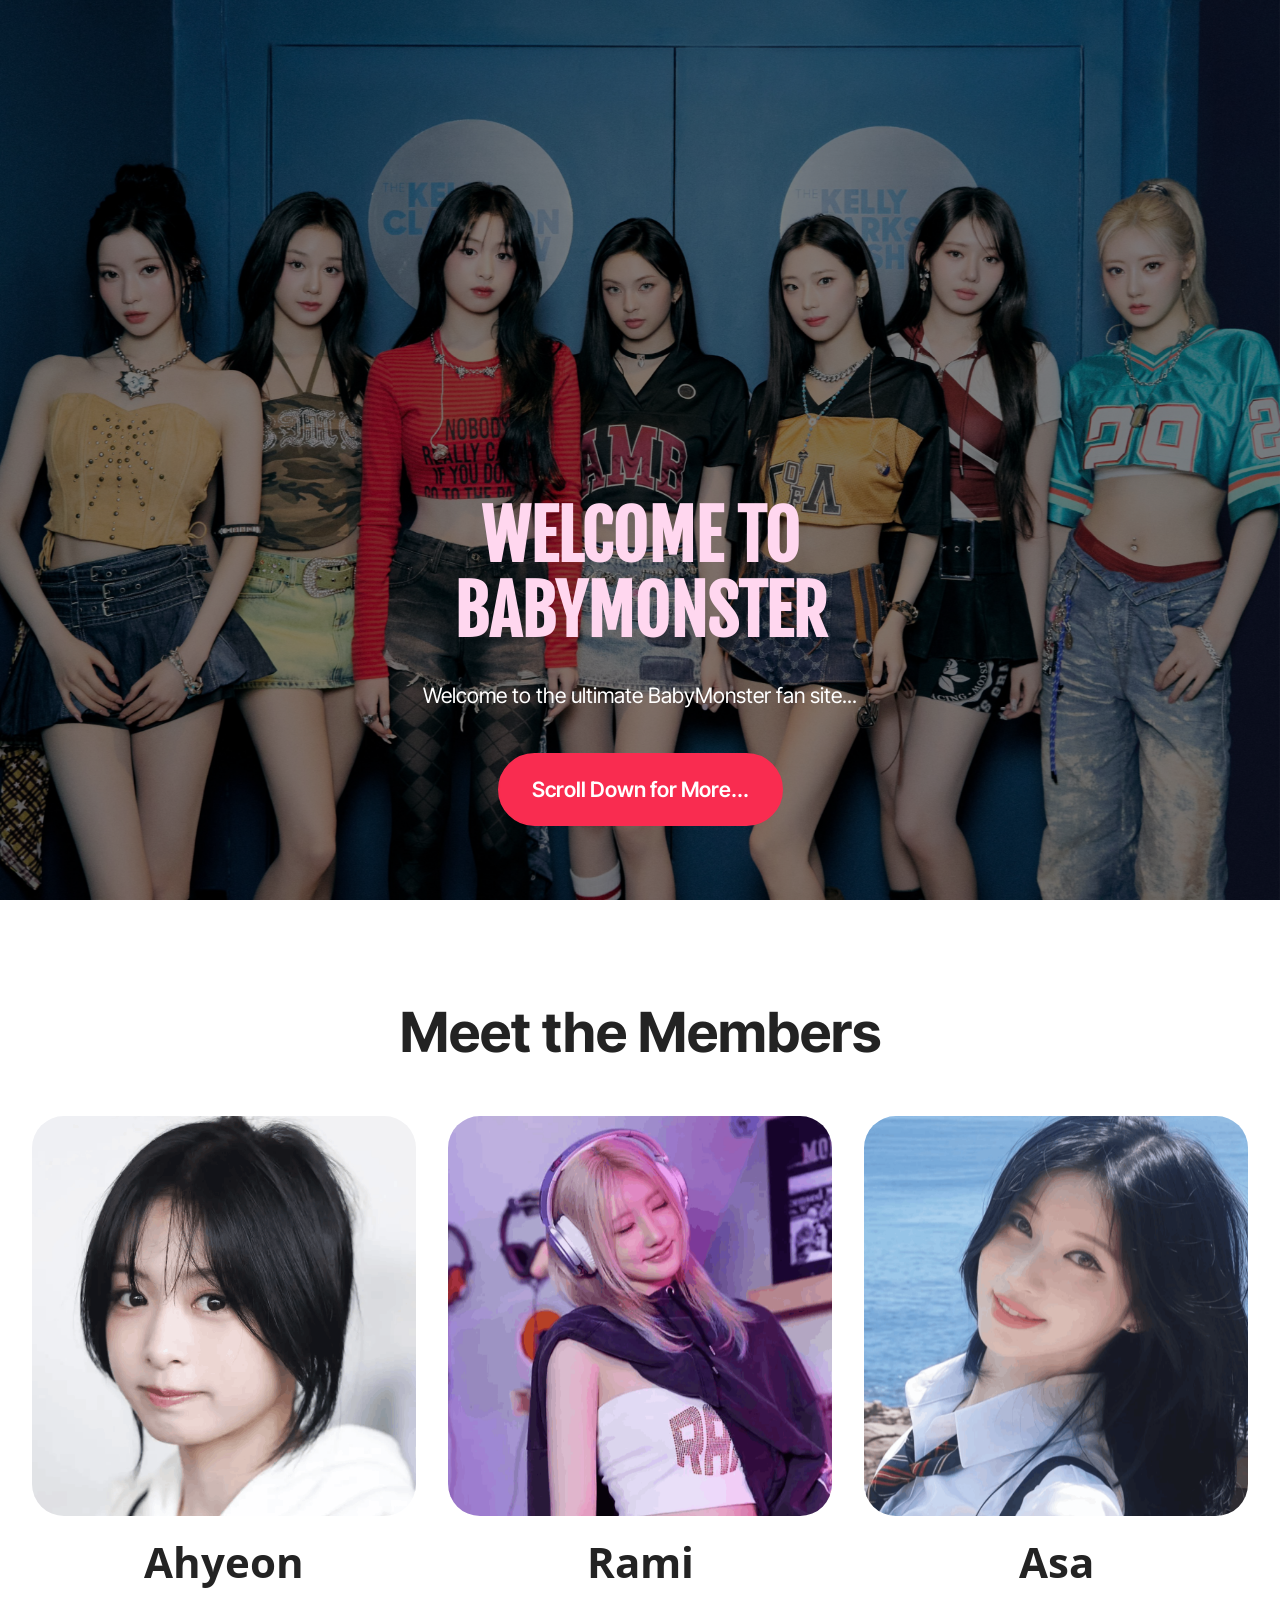
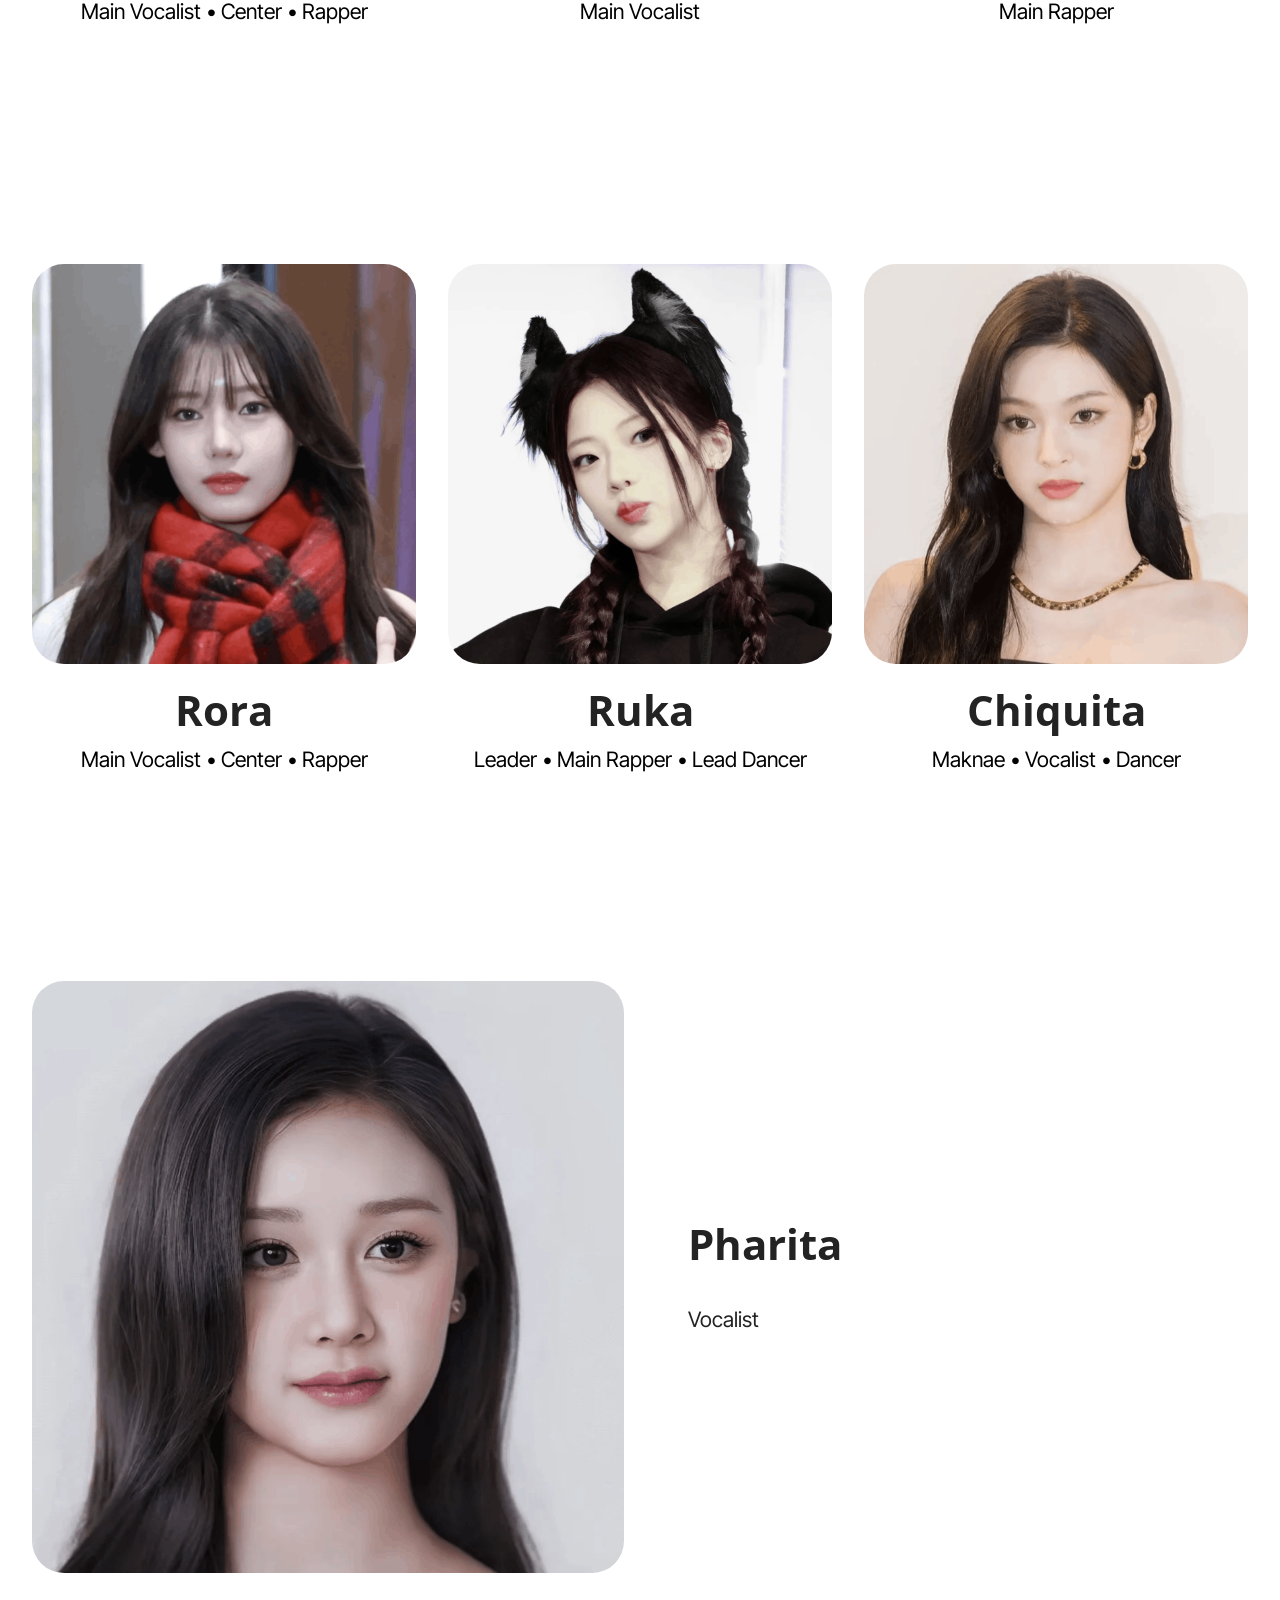
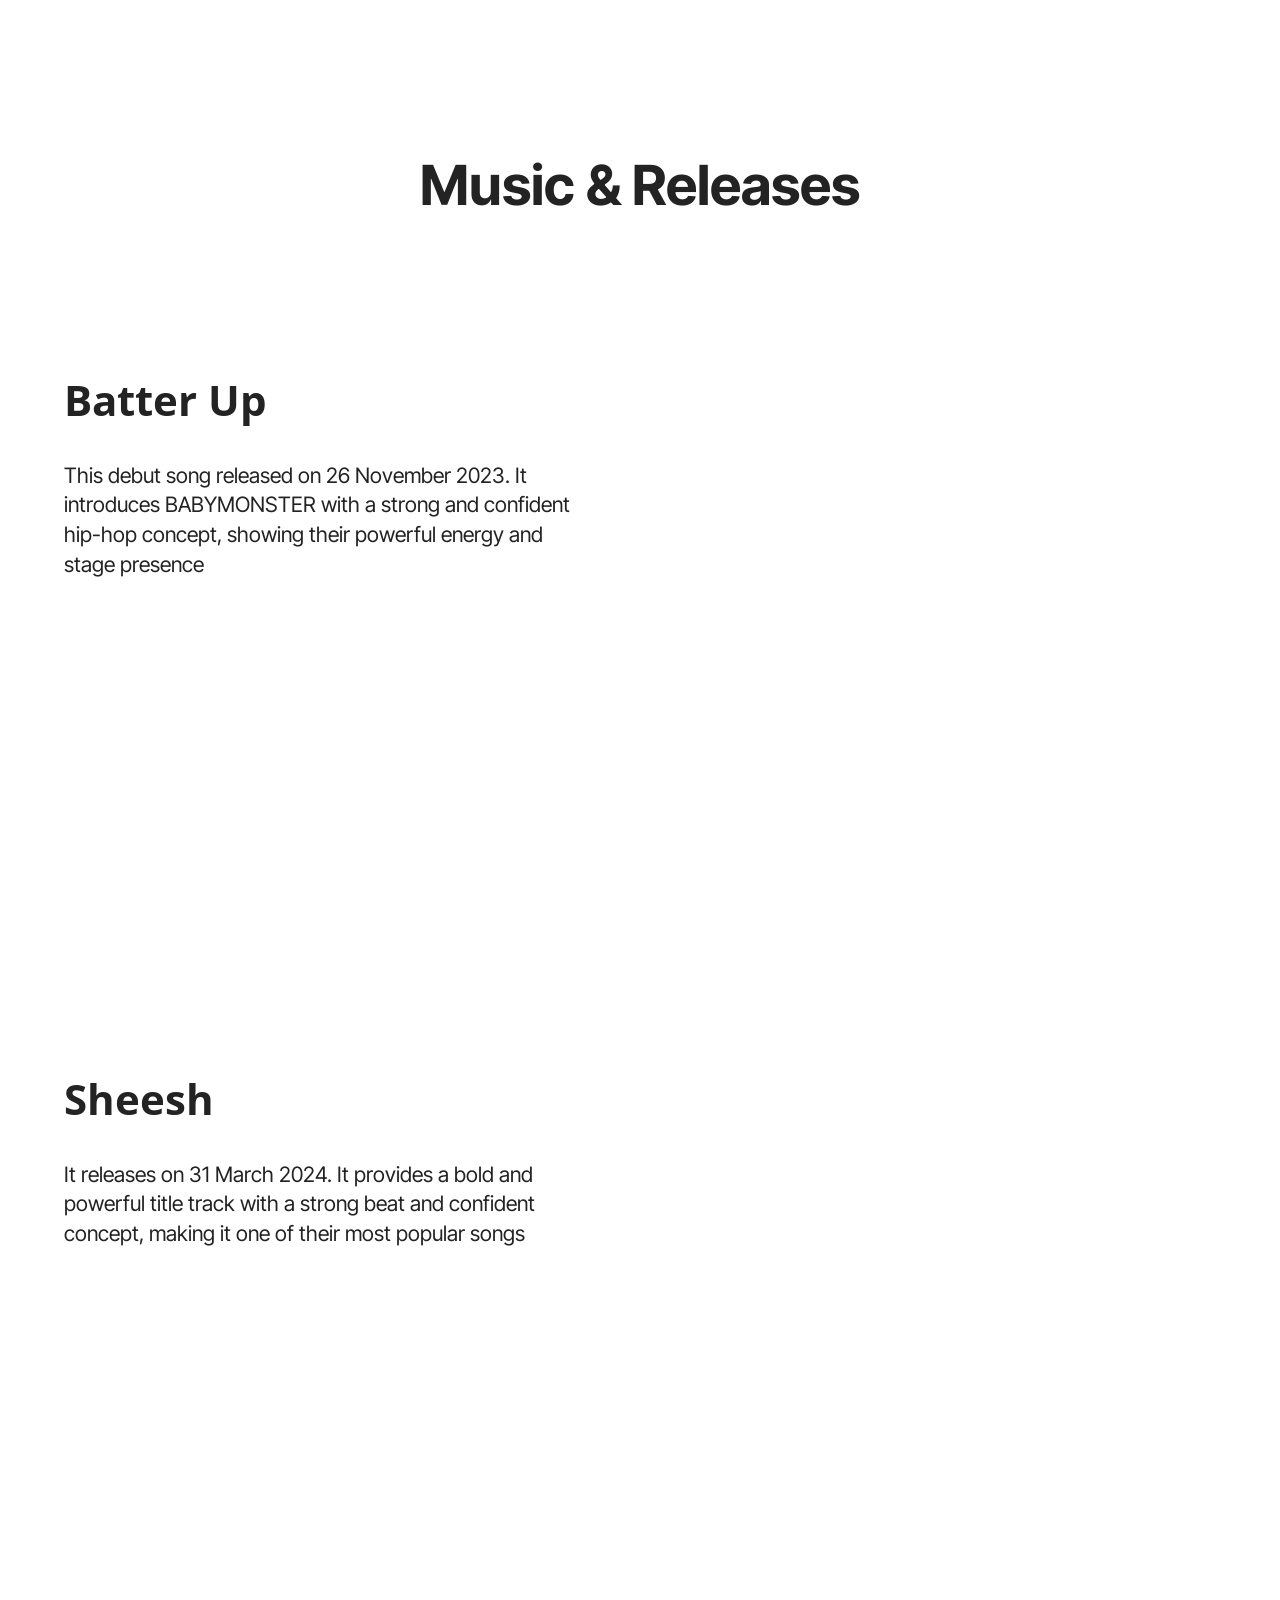
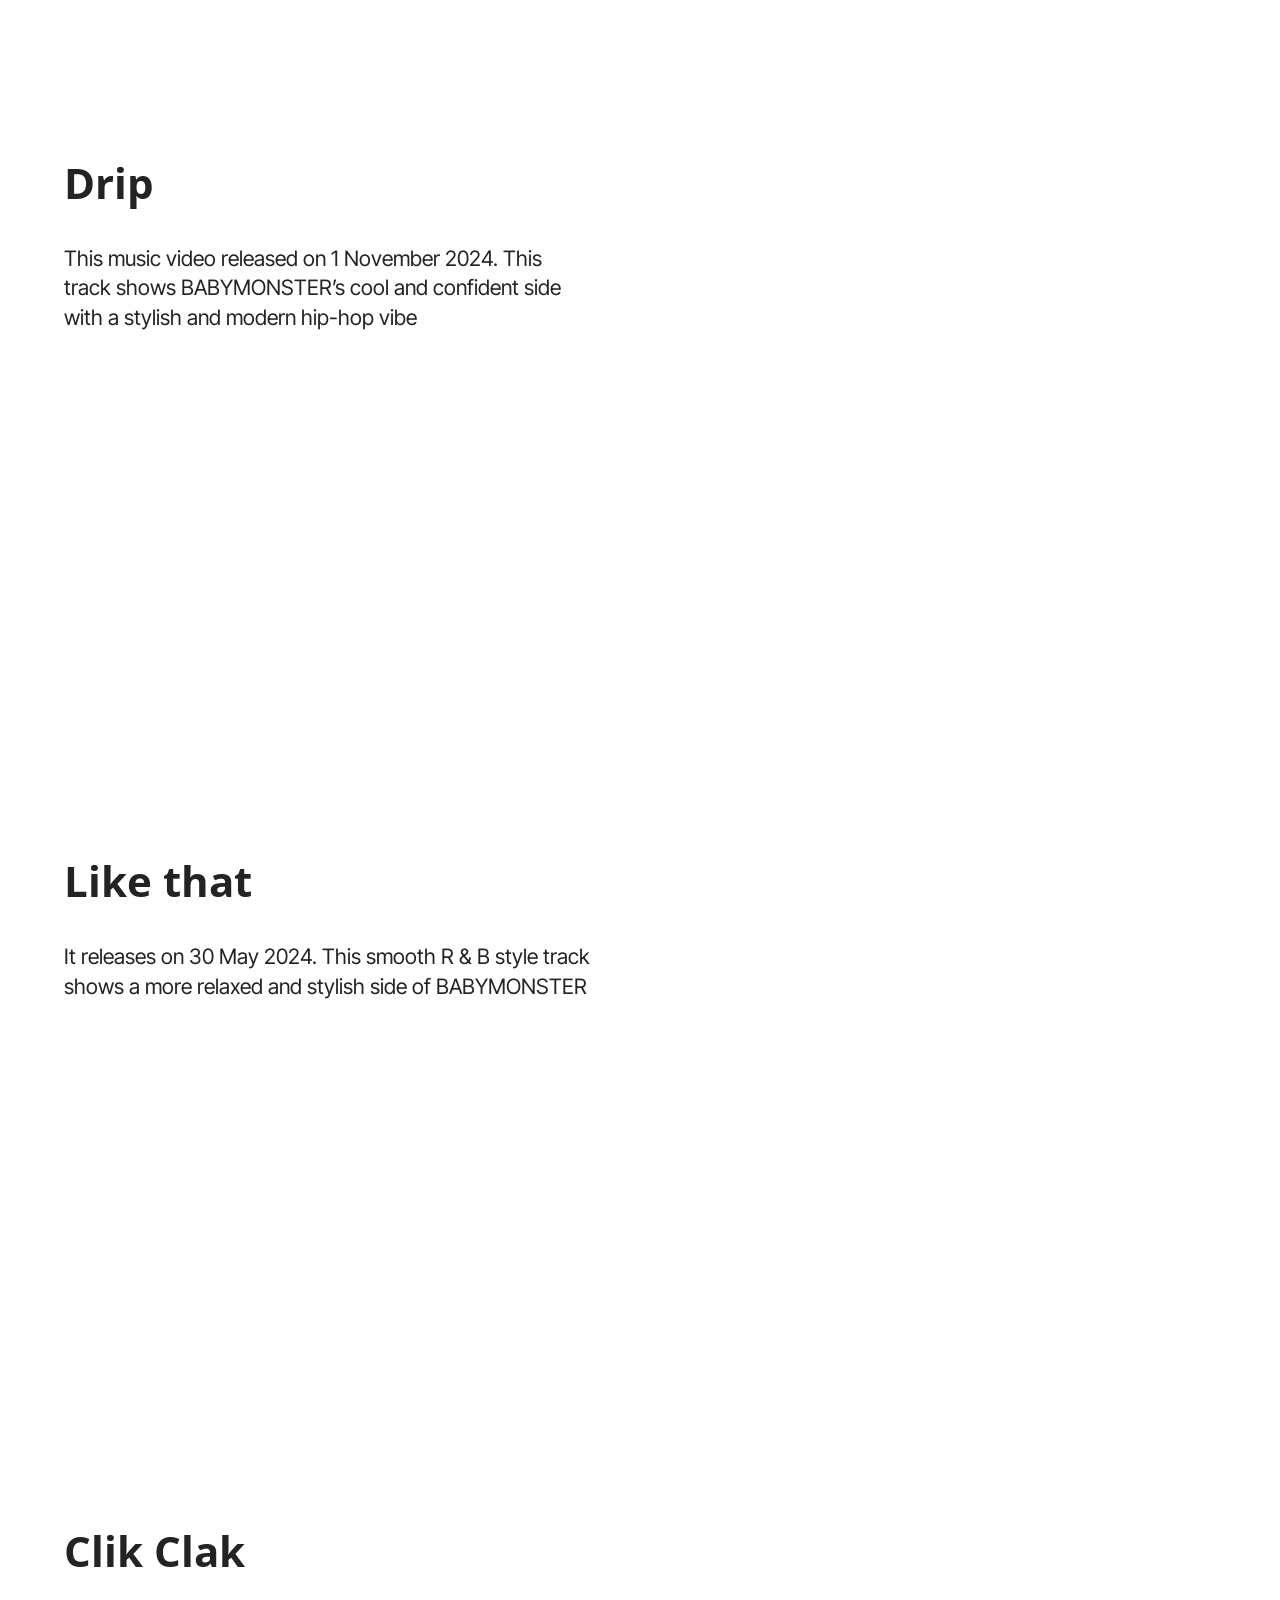
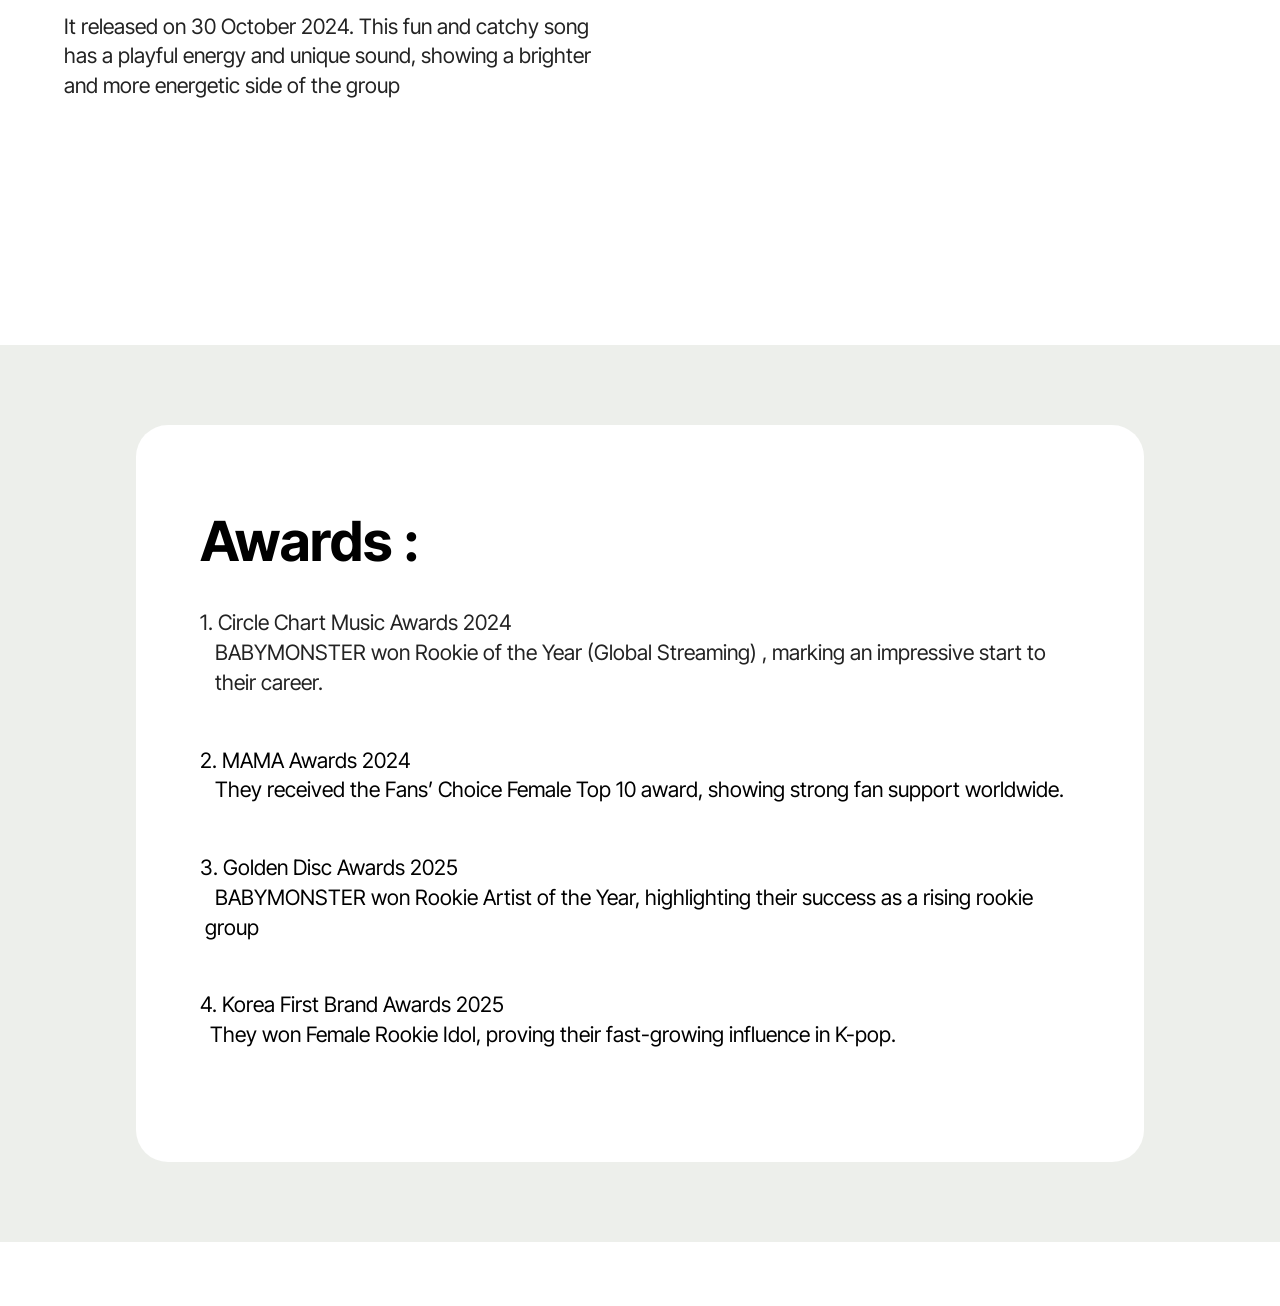
==== commit 67c3e47e: "create github pages" ====
--- a/page1.html
+++ b/page1.html
@@ -6,16 +6,14 @@
   <meta http-equiv="X-UA-Compatible" content="IE=edge">
   <meta name="generator" content="Mobirise v6.1.12, mobirise.com">
   <meta name="viewport" content="width=device-width, initial-scale=1, minimum-scale=1">
-  <link rel="shortcut icon" href="assets/images/logo.png" type="image/x-icon">
+  <link rel="shortcut icon" href="assets/images/logo5.png" type="image/x-icon">
   <meta name="description" content="">
   
   
   <title>Assignment 1.0 website development</title>
-  <link rel="stylesheet" href="assets/web/assets/mobirise-icons2/mobirise2.css">
   <link rel="stylesheet" href="assets/bootstrap/css/bootstrap.min.css">
   <link rel="stylesheet" href="assets/parallax/jarallax.css">
   <link rel="stylesheet" href="assets/animatecss/animate.css">
-  <link rel="stylesheet" href="assets/dropdown/css/style.css">
   <link rel="stylesheet" href="assets/theme/css/style.css">
   <link rel="preload" href="https://fonts.googleapis.com/css?family=Fjalla+One:400&display=swap" as="style" onload="this.onload=null;this.rel='stylesheet'">
   <noscript><link rel="stylesheet" href="https://fonts.googleapis.com/css?family=Fjalla+One:400&display=swap"></noscript>
@@ -23,7 +21,7 @@
   <noscript><link rel="stylesheet" href="https://fonts.googleapis.com/css?family=Inter+Tight:100,200,300,400,500,600,700,800,900,100i,200i,300i,400i,500i,600i,700i,800i,900i&display=swap"></noscript>
   <link rel="preload" href="https://fonts.googleapis.com/css?family=Open+Sans:300,400,500,600,700,800,300i,400i,500i,600i,700i,800i&display=swap" as="style" onload="this.onload=null;this.rel='stylesheet'">
   <noscript><link rel="stylesheet" href="https://fonts.googleapis.com/css?family=Open+Sans:300,400,500,600,700,800,300i,400i,500i,600i,700i,800i&display=swap"></noscript>
-  <link rel="preload" as="style" href="assets/mobirise/css/mbr-additional.css?v=mWgQGz"><link rel="stylesheet" href="assets/mobirise/css/mbr-additional.css?v=mWgQGz" type="text/css">
+  <link rel="preload" as="style" href="assets/mobirise/css/mbr-additional.css?v=d0tIb5"><link rel="stylesheet" href="assets/mobirise/css/mbr-additional.css?v=d0tIb5" type="text/css">
 
   
   
@@ -31,45 +29,7 @@
 </head>
 <body>
   
-  <section data-bs-version="5.1" class="menu menu1 cid-vgAoFGpJy9" once="menu" id="menu01-22">
-	
-
-	<nav class="navbar navbar-dropdown navbar-fixed-top navbar-expand-lg">
-		<div class="container">
-			<div class="navbar-brand">
-				<span class="navbar-logo">
-					<a href="https://mobiri.se">
-						<img src="assets/images/logo.png" alt="Mobirise Website Builder" style="height: 3rem;">
-					</a>
-				</span>
-				<span class="navbar-caption-wrap"><a class="navbar-caption text-black display-4" href="https://mobiri.se">Mobirise</a></span>
-			</div>
-			<button class="navbar-toggler" type="button" data-toggle="collapse" data-bs-toggle="collapse" data-target="#navbarSupportedContent" data-bs-target="#navbarSupportedContent" aria-controls="navbarNavAltMarkup" aria-expanded="false" aria-label="Toggle navigation">
-				<div class="hamburger">
-					<span></span>
-					<span></span>
-					<span></span>
-					<span></span>
-				</div>
-			</button>
-			<div class="collapse navbar-collapse" id="navbarSupportedContent">
-				<ul class="navbar-nav nav-dropdown" data-app-modern-menu="true"><li class="nav-item">
-						<a class="nav-link link text-black display-4" href="https://mobiri.se">Meet the Members</a>
-					</li>
-					<li class="nav-item">
-						<a class="nav-link link text-black display-4" href="https://mobiri.se" aria-expanded="false">Music &amp; Releases</a>
-					</li>
-					<li class="nav-item">
-						<a class="nav-link link text-black display-4" href="https://mobiri.se">Awards</a>
-					</li></ul>
-				
-				<div class="navbar-buttons mbr-section-btn"><a class="btn btn-primary display-4" href="https://mobiri.se"> Start Now!</a></div>
-			</div>
-		</div>
-	</nav>
-</section>
-
-<section data-bs-version="5.1" class="header16 cid-vgakAsLTpr mbr-fullscreen mbr-parallax-background" id="header17-r">
+  <section data-bs-version="5.1" class="header16 cid-vgakAsLTpr mbr-fullscreen mbr-parallax-background" id="header17-r">
   
   <div class="mbr-overlay" style="opacity: 0.5; background-color: rgb(0, 0, 0);"></div>
   <div class="container-fluid">
@@ -402,7 +362,7 @@
       </div>
     </div>
   </div>
-</section><section class="display-7" style="padding: 0;align-items: center;justify-content: center;flex-wrap: wrap;    align-content: center;display: flex;position: relative;height: 4rem;"><a href="https://mobiri.se/4654953" style="flex: 1 1;height: 4rem;position: absolute;width: 100%;z-index: 1;"><img alt="" style="height: 4rem;" src="[data-uri]"></a><p style="margin: 0;text-align: center;" class="display-7">&#8204;</p><a style="z-index:1" href="https://mobirise.com/html-builder.html">HTML Maker</a></section><script src="assets/bootstrap/js/bootstrap.bundle.min.js"></script>  <script src="assets/parallax/jarallax.js"></script>  <script src="assets/smoothscroll/smooth-scroll.js"></script>  <script src="assets/ytplayer/index.js"></script>  <script src="assets/dropdown/js/navbar-dropdown.js"></script>  <script src="assets/theme/js/script.js"></script>  
+</section><section class="display-7" style="padding: 0;align-items: center;justify-content: center;flex-wrap: wrap;    align-content: center;display: flex;position: relative;height: 4rem;"><a href="https://mobiri.se/4654953" style="flex: 1 1;height: 4rem;position: absolute;width: 100%;z-index: 1;"><img alt="" style="height: 4rem;" src="[data-uri]"></a><p style="margin: 0;text-align: center;" class="display-7">&#8204;</p><a style="z-index:1" href="https://mobirise.com/builder/no-code-website-builder.html">No Code Website Builder</a></section><script src="assets/bootstrap/js/bootstrap.bundle.min.js"></script>  <script src="assets/parallax/jarallax.js"></script>  <script src="assets/smoothscroll/smooth-scroll.js"></script>  <script src="assets/ytplayer/index.js"></script>  <script src="assets/theme/js/script.js"></script>  
   
   
  <div id="scrollToTop" class="scrollToTop mbr-arrow-up"><a style="text-align: center;"><i class="mbr-arrow-up-icon mbr-arrow-up-icon-cm cm-icon cm-icon-smallarrow-up"></i></a></div>
--- a/assets/mobirise/css/mbr-additional.css
+++ b/assets/mobirise/css/mbr-additional.css
@@ -787,564 +787,6 @@
 .new-font > .mbr-iconfont {
   font-size: 7.8rem;
 }
-.cid-vgAoFGpJy9 {
-  z-index: 1000;
-  width: 100%;
-  position: relative;
-}
-.cid-vgAoFGpJy9 .dropdown-item:before {
-  font-family: Moririse2 !important;
-  content: "\e966";
-  display: inline-block;
-  width: 0;
-  position: absolute;
-  left: 1rem;
-  top: 0.5rem;
-  margin-right: 0.5rem;
-  line-height: 1;
-  font-size: inherit;
-  vertical-align: middle;
-  text-align: center;
-  overflow: hidden;
-  transform: scale(0, 1);
-  transition: all 0.25s ease-in-out;
-}
-@media (max-width: 767px) {
-  .cid-vgAoFGpJy9 .navbar-toggler {
-    transform: scale(0.8);
-  }
-}
-.cid-vgAoFGpJy9 .navbar-brand {
-  flex-shrink: 0;
-  align-items: center;
-  margin-right: 0;
-  padding: 10px 0;
-  transition: all 0.3s;
-  word-break: break-word;
-  z-index: 1;
-}
-.cid-vgAoFGpJy9 .navbar-brand img {
-  max-width: 100%;
-  max-height: 100%;
-  border-radius: 0px !important;
-}
-.cid-vgAoFGpJy9 .navbar-brand .navbar-caption {
-  line-height: inherit !important;
-}
-.cid-vgAoFGpJy9 .navbar-brand .navbar-logo a {
-  outline: none;
-}
-.cid-vgAoFGpJy9 .navbar-nav {
-  margin: auto;
-  margin-left: 0;
-}
-.cid-vgAoFGpJy9 .navbar-nav .nav-item {
-  padding: 0 !important;
-  transition: .3s all !important;
-}
-.cid-vgAoFGpJy9 .navbar-nav .nav-item .nav-link {
-  padding: 16px !important;
-  margin: 0 !important;
-  border-radius: 1rem !important;
-  transition: .3s all !important;
-}
-.cid-vgAoFGpJy9 .navbar-nav .nav-item .nav-link:hover {
-  background-color: rgba(27, 31, 10, 0.06);
-}
-.cid-vgAoFGpJy9 .navbar-nav .open .nav-link::after {
-  transform: rotate(180deg);
-}
-@media (min-width: 992px) {
-  .cid-vgAoFGpJy9 .navbar-nav .open .nav-link::before {
-    content: "";
-    width: 100%;
-    height: 20px;
-    top: 100%;
-    background: transparent;
-    position: absolute;
-  }
-}
-.cid-vgAoFGpJy9 .navbar-nav .dropdown-item {
-  padding: 12px !important;
-  border-radius: 0.5rem !important;
-  margin: 0 8px !important;
-  transition: .3s all !important;
-}
-.cid-vgAoFGpJy9 .navbar-nav .dropdown-item:hover {
-  background-color: rgba(27, 31, 10, 0.06);
-}
-@media (min-width: 992px) {
-  .cid-vgAoFGpJy9 .navbar-nav {
-    padding-left: 1.5rem;
-  }
-}
-.cid-vgAoFGpJy9 .nav-link {
-  width: fit-content;
-  position: relative;
-}
-.cid-vgAoFGpJy9 .navbar-logo {
-  padding-left: 2rem;
-  margin: 0 !important;
-}
-@media (max-width: 767px) {
-  .cid-vgAoFGpJy9 .navbar-logo {
-    padding-left: 1rem;
-  }
-}
-.cid-vgAoFGpJy9 .navbar-caption {
-  padding-left: 1rem;
-  padding-right: .5rem;
-}
-@media (max-width: 767px) {
-  .cid-vgAoFGpJy9 .nav-dropdown {
-    padding-bottom: 0.5rem;
-  }
-}
-.cid-vgAoFGpJy9 .nav-dropdown .link.dropdown-toggle::after {
-  margin-left: 0.5rem;
-  margin-top: 0.2rem;
-  transition: .3s all;
-}
-.cid-vgAoFGpJy9 .container {
-  display: flex;
-  height: 90px;
-  padding: 0.5rem 0.6rem;
-  flex-wrap: nowrap;
-  background: rgba(255, 255, 255, 0.8) !important;
-  left: 0;
-  right: 0;
-  -webkit-box-pack: justify;
-  -ms-flex-pack: justify;
-  justify-content: flex-end;
-  -webkit-box-align: center;
-  -webkit-align-items: center;
-  -ms-flex-align: center;
-  align-items: center;
-  border-radius: 100vw;
-  margin-top: 1rem;
-  background-color: #ffffff;
-  box-shadow: 0 30px 60px 0 rgba(27, 31, 10, 0.08);
-}
-@media (max-width: 992px) {
-  .cid-vgAoFGpJy9 .container {
-    padding-right: 2rem;
-  }
-}
-@media (max-width: 767px) {
-  .cid-vgAoFGpJy9 .container {
-    width: 95%;
-    height: 56px !important;
-    padding-right: 1rem;
-    margin-top: 0rem;
-  }
-}
-.cid-vgAoFGpJy9 .iconfont-wrapper {
-  color: #000000 !important;
-  font-size: 1.5rem;
-  padding-right: 0.5rem;
-}
-.cid-vgAoFGpJy9 .dropdown-menu {
-  flex-wrap: wrap;
-  flex-direction: column;
-  max-width: 100%;
-  padding: 12px 4px !important;
-  border-radius: 1.5rem;
-  transition: .3s all !important;
-  min-width: auto;
-  background: #ffffff;
-  background: rgba(255, 255, 255, 0.8) !important;
-}
-.cid-vgAoFGpJy9 .nav-item:focus,
-.cid-vgAoFGpJy9 .nav-link:focus {
-  outline: none;
-}
-.cid-vgAoFGpJy9 .dropdown .dropdown-menu .dropdown-item {
-  width: auto;
-  transition: all 0.25s ease-in-out;
-}
-.cid-vgAoFGpJy9 .dropdown .dropdown-menu .dropdown-item::after {
-  right: 0.5rem;
-}
-.cid-vgAoFGpJy9 .dropdown .dropdown-menu .dropdown-item .mbr-iconfont {
-  margin-right: 0.5rem;
-  vertical-align: sub;
-}
-.cid-vgAoFGpJy9 .dropdown .dropdown-menu .dropdown-item .mbr-iconfont:before {
-  display: inline-block;
-  transform: scale(1, 1);
-  transition: all 0.25s ease-in-out;
-}
-.cid-vgAoFGpJy9 .collapsed .dropdown-menu .dropdown-item:before {
-  display: none;
-}
-.cid-vgAoFGpJy9 .collapsed .dropdown .dropdown-menu .dropdown-item {
-  padding: 0.235em 1.5em 0.235em 1.5em !important;
-  transition: none;
-  margin: 0 !important;
-}
-.cid-vgAoFGpJy9 .navbar {
-  min-height: 90px;
-  transition: all 0.3s;
-  border-bottom: 1px solid transparent;
-  background: transparent !important;
-  padding: 0 !important;
-  border: none !important;
-  box-shadow: none !important;
-  border-radius: 0 !important;
-}
-.cid-vgAoFGpJy9 .navbar.opened {
-  transition: all 0.3s;
-}
-.cid-vgAoFGpJy9 .navbar .dropdown-item {
-  padding: 0.5rem 1.8rem;
-}
-.cid-vgAoFGpJy9 .navbar .navbar-logo img {
-  width: auto;
-}
-.cid-vgAoFGpJy9 .navbar .navbar-collapse {
-  z-index: 1;
-  justify-content: flex-end;
-}
-.cid-vgAoFGpJy9 .navbar.collapsed {
-  justify-content: center;
-}
-.cid-vgAoFGpJy9 .navbar.collapsed .nav-item .nav-link::before {
-  display: none;
-}
-.cid-vgAoFGpJy9 .navbar.collapsed.opened .dropdown-menu {
-  top: 0;
-}
-@media (min-width: 992px) {
-  .cid-vgAoFGpJy9 .navbar.collapsed.opened:not(.navbar-short) .navbar-collapse {
-    max-height: calc(98.5vh - 3rem);
-  }
-}
-.cid-vgAoFGpJy9 .navbar.collapsed .dropdown-menu .dropdown-submenu {
-  left: 0 !important;
-}
-.cid-vgAoFGpJy9 .navbar.collapsed .dropdown-menu .dropdown-item:after {
-  right: auto;
-}
-.cid-vgAoFGpJy9 .navbar.collapsed .dropdown-menu .dropdown-toggle[data-toggle="dropdown-submenu"]:after {
-  margin-left: 0.5rem;
-  margin-top: 0.2rem;
-  border-top: 0.35em solid;
-  border-right: 0.35em solid transparent;
-  border-left: 0.35em solid transparent;
-  border-bottom: 0;
-  top: 41%;
-}
-.cid-vgAoFGpJy9 .navbar.collapsed ul.navbar-nav li {
-  margin: auto;
-}
-.cid-vgAoFGpJy9 .navbar.collapsed .dropdown-menu .dropdown-item {
-  padding: 0.25rem 1.5rem;
-  text-align: center;
-}
-.cid-vgAoFGpJy9 .navbar.collapsed .icons-menu {
-  padding-left: 0;
-  padding-right: 0;
-  padding-top: 0.5rem;
-  padding-bottom: 0.5rem;
-}
-@media (max-width: 767px) {
-  .cid-vgAoFGpJy9 .navbar {
-    min-height: 72px;
-  }
-  .cid-vgAoFGpJy9 .navbar .navbar-logo img {
-    height: 2rem !important;
-  }
-}
-@media (max-width: 991px) {
-  .cid-vgAoFGpJy9 .navbar .nav-item .nav-link::before {
-    display: none;
-  }
-  .cid-vgAoFGpJy9 .navbar.opened .dropdown-menu {
-    top: 0;
-  }
-  .cid-vgAoFGpJy9 .navbar .dropdown-menu .dropdown-submenu {
-    left: 0 !important;
-  }
-  .cid-vgAoFGpJy9 .navbar .dropdown-menu .dropdown-item:after {
-    right: auto;
-  }
-  .cid-vgAoFGpJy9 .navbar .dropdown-menu .dropdown-toggle[data-toggle="dropdown-submenu"]:after {
-    margin-left: 0.5rem;
-    margin-top: 0.2rem;
-    border-top: 0.35em solid;
-    border-right: 0.35em solid transparent;
-    border-left: 0.35em solid transparent;
-    border-bottom: 0;
-    top: 40%;
-  }
-  .cid-vgAoFGpJy9 .navbar .dropdown-menu .dropdown-item {
-    padding: 0.25rem 1.5rem !important;
-    text-align: center;
-  }
-  .cid-vgAoFGpJy9 .navbar .navbar-brand {
-    flex-shrink: initial;
-    flex-basis: auto;
-    word-break: break-word;
-    padding-right: 10px;
-  }
-  .cid-vgAoFGpJy9 .navbar .navbar-toggler {
-    flex-basis: auto;
-  }
-  .cid-vgAoFGpJy9 .navbar .icons-menu {
-    padding-left: 0;
-    padding-top: 0.5rem;
-    padding-bottom: 0.5rem;
-  }
-}
-.cid-vgAoFGpJy9 .navbar.navbar-short .navbar-logo img {
-  height: 2rem;
-}
-.cid-vgAoFGpJy9 .dropdown-item.active,
-.cid-vgAoFGpJy9 .dropdown-item:active {
-  background-color: transparent;
-}
-.cid-vgAoFGpJy9 .navbar-expand-lg .navbar-nav .nav-link {
-  padding: 0;
-}
-.cid-vgAoFGpJy9 .nav-dropdown .link.dropdown-toggle {
-  margin-right: 1.667em;
-}
-.cid-vgAoFGpJy9 .nav-dropdown .link.dropdown-toggle[aria-expanded="true"] {
-  margin-right: 0;
-  padding: 0.667em 1.667em;
-}
-.cid-vgAoFGpJy9 .navbar.navbar-expand-lg .dropdown .dropdown-menu {
-  background: #ffffff;
-}
-.cid-vgAoFGpJy9 .navbar.navbar-expand-lg .dropdown .dropdown-menu .dropdown-submenu {
-  margin: 0;
-  left: 105%;
-  transform: none;
-  top: -12px;
-}
-.cid-vgAoFGpJy9 .navbar .dropdown.open > .dropdown-menu {
-  display: flex;
-}
-.cid-vgAoFGpJy9 ul.navbar-nav {
-  flex-wrap: wrap;
-}
-.cid-vgAoFGpJy9 .navbar-buttons {
-  text-align: center;
-  min-width: 140px;
-}
-@media (max-width: 992px) {
-  .cid-vgAoFGpJy9 .navbar-buttons {
-    text-align: left;
-  }
-}
-.cid-vgAoFGpJy9 button.navbar-toggler {
-  outline: none;
-  width: 31px;
-  height: 20px;
-  cursor: pointer;
-  transition: all 0.2s;
-  position: relative;
-  align-self: center;
-}
-.cid-vgAoFGpJy9 button.navbar-toggler .hamburger span {
-  position: absolute;
-  right: 0;
-  width: 30px;
-  height: 2px;
-  border-right: 5px;
-  background-color: #000000;
-}
-.cid-vgAoFGpJy9 button.navbar-toggler .hamburger span:nth-child(1) {
-  top: 0;
-  transition: all 0.2s;
-}
-.cid-vgAoFGpJy9 button.navbar-toggler .hamburger span:nth-child(2) {
-  top: 8px;
-  transition: all 0.15s;
-}
-.cid-vgAoFGpJy9 button.navbar-toggler .hamburger span:nth-child(3) {
-  top: 8px;
-  transition: all 0.15s;
-}
-.cid-vgAoFGpJy9 button.navbar-toggler .hamburger span:nth-child(4) {
-  top: 16px;
-  transition: all 0.2s;
-}
-.cid-vgAoFGpJy9 nav.opened .hamburger span:nth-child(1) {
-  top: 8px;
-  width: 0;
-  opacity: 0;
-  right: 50%;
-  transition: all 0.2s;
-}
-.cid-vgAoFGpJy9 nav.opened .hamburger span:nth-child(2) {
-  transform: rotate(45deg);
-  transition: all 0.25s;
-}
-.cid-vgAoFGpJy9 nav.opened .hamburger span:nth-child(3) {
-  transform: rotate(-45deg);
-  transition: all 0.25s;
-}
-.cid-vgAoFGpJy9 nav.opened .hamburger span:nth-child(4) {
-  top: 8px;
-  width: 0;
-  opacity: 0;
-  right: 50%;
-  transition: all 0.2s;
-}
-.cid-vgAoFGpJy9 .navbar-dropdown {
-  padding: 0 1rem;
-}
-.cid-vgAoFGpJy9 a.nav-link {
-  display: flex;
-  align-items: center;
-  justify-content: center;
-}
-.cid-vgAoFGpJy9 .icons-menu {
-  flex-wrap: nowrap;
-  display: flex;
-  justify-content: center;
-  padding-left: 1rem;
-  padding-right: 1rem;
-  padding-top: 0.3rem;
-  text-align: center;
-}
-@media (max-width: 992px) {
-  .cid-vgAoFGpJy9 .icons-menu {
-    justify-content: flex-start;
-    margin-bottom: .5rem;
-  }
-}
-@media screen and (-ms-high-contrast: active), (-ms-high-contrast: none) {
-  .cid-vgAoFGpJy9 .navbar {
-    height: 70px;
-  }
-  .cid-vgAoFGpJy9 .navbar.opened {
-    height: auto;
-  }
-  .cid-vgAoFGpJy9 .nav-item .nav-link:hover::before {
-    width: 175%;
-    max-width: calc(100% + 2rem);
-    left: -1rem;
-  }
-}
-.cid-vgAoFGpJy9 .navbar .dropdown > .dropdown-menu {
-  display: none;
-  width: max-content;
-  max-width: 500px !important;
-  transform: translateX(-50%);
-  top: calc(100% + 20px);
-  left: 50%;
-}
-.cid-vgAoFGpJy9 .navbar .dropdown > .dropdown-menu .dropdown-item {
-  line-height: 1 !important;
-}
-.cid-vgAoFGpJy9 .navbar .dropdown > .dropdown-menu .dropdown .dropdown-item {
-  align-items: center;
-  display: flex;
-  height: max-content !important;
-  min-height: max-content !important;
-}
-.cid-vgAoFGpJy9 .navbar .dropdown > .dropdown-menu .dropdown .dropdown-item::after {
-  display: inline-block;
-  position: static;
-  margin-left: 0.5rem;
-  margin-top: 0;
-  margin-right: 0;
-  margin-bottom: 0;
-  transition: .3s all;
-  transform: rotate(-90deg);
-}
-.cid-vgAoFGpJy9 .navbar .dropdown > .dropdown-menu .dropdown.open .dropdown-item::after {
-  transform: rotate(0deg);
-}
-.cid-vgAoFGpJy9 .mbr-section-btn {
-  margin: -0.6rem -0.6rem;
-}
-.cid-vgAoFGpJy9 .navbar-toggler {
-  margin-left: 12px;
-  margin-right: 8px;
-  order: 1000;
-}
-@media (max-width: 991px) {
-  .cid-vgAoFGpJy9 .navbar-brand {
-    margin-right: auto;
-  }
-  .cid-vgAoFGpJy9 .navbar-collapse {
-    z-index: -1 !important;
-    position: absolute;
-    top: 110%;
-    left: 0;
-    width: 100%;
-    padding: 1rem;
-    border-radius: 1.5rem;
-    background: #ffffff;
-    opacity: 1;
-    border-color: rgba(255, 255, 255, 0.8) !important;
-    background: rgba(255, 255, 255, 0.8) !important;
-    backdrop-filter: blur(8px);
-  }
-  .cid-vgAoFGpJy9 .navbar-nav .nav-item .nav-link::after {
-    margin-left: 10px;
-  }
-  .cid-vgAoFGpJy9 .navbar-nav .dropdown-item:hover {
-    background-color: rgba(27, 31, 10, 0.06);
-  }
-  .cid-vgAoFGpJy9 .navbar .dropdown > .dropdown-menu {
-    max-width: 100% !important;
-    transform: translateX(0);
-    top: 10px;
-    left: 0;
-    padding: 8px !important;
-    border-radius: 1rem;
-    background-color: rgba(27, 31, 10, 0.04) !important;
-  }
-  .cid-vgAoFGpJy9 .navbar .dropdown > .dropdown-menu .dropdown-item {
-    padding: 8px !important;
-    line-height: 1 !important;
-    margin-bottom: 4px !important;
-  }
-  .cid-vgAoFGpJy9 .navbar .dropdown > .dropdown-menu .dropdown .dropdown-item {
-    align-items: center;
-    display: flex;
-    height: max-content !important;
-    min-height: max-content !important;
-  }
-  .cid-vgAoFGpJy9 .navbar .dropdown > .dropdown-menu .dropdown .dropdown-item::after {
-    display: inline-block;
-    position: static;
-    margin-left: 0.5rem;
-    margin-top: 0;
-    margin-right: 0;
-    margin-bottom: 0;
-    transition: .3s all;
-    transform: rotate(0deg);
-  }
-  .cid-vgAoFGpJy9 .navbar .dropdown > .dropdown-menu .dropdown.open .dropdown-item::after {
-    transform: rotate(180deg);
-  }
-  .cid-vgAoFGpJy9 .navbar .dropdown > .dropdown-menu .dropdown-submenu {
-    position: static;
-    width: 100%;
-    max-width: 100% !important;
-    transform: translateX(0) !important;
-    top: 0;
-    left: 0;
-    padding: 8px !important;
-    border-radius: 1rem;
-    background-color: rgba(27, 31, 10, 0.04) !important;
-  }
-  .cid-vgAoFGpJy9 .navbar .dropdown.open > .dropdown-menu {
-    display: flex !important;
-    flex-direction: column;
-    align-items: flex-start;
-  }
-}
-@media (max-width: 575px) {
-  .cid-vgAoFGpJy9 .navbar-collapse {
-    padding: 1rem;
-  }
-}
 .cid-vg0gjDR9g6 {
   display: flex;
   background-image: url("../../../assets/images/babymonster-4k-wallpaper-4096x2564.jpg");
@@ -1602,564 +1044,6 @@
     padding-right: 4rem;
   }
 }
-.cid-vgAoFGpJy9 {
-  z-index: 1000;
-  width: 100%;
-  position: relative;
-}
-.cid-vgAoFGpJy9 .dropdown-item:before {
-  font-family: Moririse2 !important;
-  content: "\e966";
-  display: inline-block;
-  width: 0;
-  position: absolute;
-  left: 1rem;
-  top: 0.5rem;
-  margin-right: 0.5rem;
-  line-height: 1;
-  font-size: inherit;
-  vertical-align: middle;
-  text-align: center;
-  overflow: hidden;
-  transform: scale(0, 1);
-  transition: all 0.25s ease-in-out;
-}
-@media (max-width: 767px) {
-  .cid-vgAoFGpJy9 .navbar-toggler {
-    transform: scale(0.8);
-  }
-}
-.cid-vgAoFGpJy9 .navbar-brand {
-  flex-shrink: 0;
-  align-items: center;
-  margin-right: 0;
-  padding: 10px 0;
-  transition: all 0.3s;
-  word-break: break-word;
-  z-index: 1;
-}
-.cid-vgAoFGpJy9 .navbar-brand img {
-  max-width: 100%;
-  max-height: 100%;
-  border-radius: 0px !important;
-}
-.cid-vgAoFGpJy9 .navbar-brand .navbar-caption {
-  line-height: inherit !important;
-}
-.cid-vgAoFGpJy9 .navbar-brand .navbar-logo a {
-  outline: none;
-}
-.cid-vgAoFGpJy9 .navbar-nav {
-  margin: auto;
-  margin-left: 0;
-}
-.cid-vgAoFGpJy9 .navbar-nav .nav-item {
-  padding: 0 !important;
-  transition: .3s all !important;
-}
-.cid-vgAoFGpJy9 .navbar-nav .nav-item .nav-link {
-  padding: 16px !important;
-  margin: 0 !important;
-  border-radius: 1rem !important;
-  transition: .3s all !important;
-}
-.cid-vgAoFGpJy9 .navbar-nav .nav-item .nav-link:hover {
-  background-color: rgba(27, 31, 10, 0.06);
-}
-.cid-vgAoFGpJy9 .navbar-nav .open .nav-link::after {
-  transform: rotate(180deg);
-}
-@media (min-width: 992px) {
-  .cid-vgAoFGpJy9 .navbar-nav .open .nav-link::before {
-    content: "";
-    width: 100%;
-    height: 20px;
-    top: 100%;
-    background: transparent;
-    position: absolute;
-  }
-}
-.cid-vgAoFGpJy9 .navbar-nav .dropdown-item {
-  padding: 12px !important;
-  border-radius: 0.5rem !important;
-  margin: 0 8px !important;
-  transition: .3s all !important;
-}
-.cid-vgAoFGpJy9 .navbar-nav .dropdown-item:hover {
-  background-color: rgba(27, 31, 10, 0.06);
-}
-@media (min-width: 992px) {
-  .cid-vgAoFGpJy9 .navbar-nav {
-    padding-left: 1.5rem;
-  }
-}
-.cid-vgAoFGpJy9 .nav-link {
-  width: fit-content;
-  position: relative;
-}
-.cid-vgAoFGpJy9 .navbar-logo {
-  padding-left: 2rem;
-  margin: 0 !important;
-}
-@media (max-width: 767px) {
-  .cid-vgAoFGpJy9 .navbar-logo {
-    padding-left: 1rem;
-  }
-}
-.cid-vgAoFGpJy9 .navbar-caption {
-  padding-left: 1rem;
-  padding-right: .5rem;
-}
-@media (max-width: 767px) {
-  .cid-vgAoFGpJy9 .nav-dropdown {
-    padding-bottom: 0.5rem;
-  }
-}
-.cid-vgAoFGpJy9 .nav-dropdown .link.dropdown-toggle::after {
-  margin-left: 0.5rem;
-  margin-top: 0.2rem;
-  transition: .3s all;
-}
-.cid-vgAoFGpJy9 .container {
-  display: flex;
-  height: 90px;
-  padding: 0.5rem 0.6rem;
-  flex-wrap: nowrap;
-  background: rgba(255, 255, 255, 0.8) !important;
-  left: 0;
-  right: 0;
-  -webkit-box-pack: justify;
-  -ms-flex-pack: justify;
-  justify-content: flex-end;
-  -webkit-box-align: center;
-  -webkit-align-items: center;
-  -ms-flex-align: center;
-  align-items: center;
-  border-radius: 100vw;
-  margin-top: 1rem;
-  background-color: #ffffff;
-  box-shadow: 0 30px 60px 0 rgba(27, 31, 10, 0.08);
-}
-@media (max-width: 992px) {
-  .cid-vgAoFGpJy9 .container {
-    padding-right: 2rem;
-  }
-}
-@media (max-width: 767px) {
-  .cid-vgAoFGpJy9 .container {
-    width: 95%;
-    height: 56px !important;
-    padding-right: 1rem;
-    margin-top: 0rem;
-  }
-}
-.cid-vgAoFGpJy9 .iconfont-wrapper {
-  color: #000000 !important;
-  font-size: 1.5rem;
-  padding-right: 0.5rem;
-}
-.cid-vgAoFGpJy9 .dropdown-menu {
-  flex-wrap: wrap;
-  flex-direction: column;
-  max-width: 100%;
-  padding: 12px 4px !important;
-  border-radius: 1.5rem;
-  transition: .3s all !important;
-  min-width: auto;
-  background: #ffffff;
-  background: rgba(255, 255, 255, 0.8) !important;
-}
-.cid-vgAoFGpJy9 .nav-item:focus,
-.cid-vgAoFGpJy9 .nav-link:focus {
-  outline: none;
-}
-.cid-vgAoFGpJy9 .dropdown .dropdown-menu .dropdown-item {
-  width: auto;
-  transition: all 0.25s ease-in-out;
-}
-.cid-vgAoFGpJy9 .dropdown .dropdown-menu .dropdown-item::after {
-  right: 0.5rem;
-}
-.cid-vgAoFGpJy9 .dropdown .dropdown-menu .dropdown-item .mbr-iconfont {
-  margin-right: 0.5rem;
-  vertical-align: sub;
-}
-.cid-vgAoFGpJy9 .dropdown .dropdown-menu .dropdown-item .mbr-iconfont:before {
-  display: inline-block;
-  transform: scale(1, 1);
-  transition: all 0.25s ease-in-out;
-}
-.cid-vgAoFGpJy9 .collapsed .dropdown-menu .dropdown-item:before {
-  display: none;
-}
-.cid-vgAoFGpJy9 .collapsed .dropdown .dropdown-menu .dropdown-item {
-  padding: 0.235em 1.5em 0.235em 1.5em !important;
-  transition: none;
-  margin: 0 !important;
-}
-.cid-vgAoFGpJy9 .navbar {
-  min-height: 90px;
-  transition: all 0.3s;
-  border-bottom: 1px solid transparent;
-  background: transparent !important;
-  padding: 0 !important;
-  border: none !important;
-  box-shadow: none !important;
-  border-radius: 0 !important;
-}
-.cid-vgAoFGpJy9 .navbar.opened {
-  transition: all 0.3s;
-}
-.cid-vgAoFGpJy9 .navbar .dropdown-item {
-  padding: 0.5rem 1.8rem;
-}
-.cid-vgAoFGpJy9 .navbar .navbar-logo img {
-  width: auto;
-}
-.cid-vgAoFGpJy9 .navbar .navbar-collapse {
-  z-index: 1;
-  justify-content: flex-end;
-}
-.cid-vgAoFGpJy9 .navbar.collapsed {
-  justify-content: center;
-}
-.cid-vgAoFGpJy9 .navbar.collapsed .nav-item .nav-link::before {
-  display: none;
-}
-.cid-vgAoFGpJy9 .navbar.collapsed.opened .dropdown-menu {
-  top: 0;
-}
-@media (min-width: 992px) {
-  .cid-vgAoFGpJy9 .navbar.collapsed.opened:not(.navbar-short) .navbar-collapse {
-    max-height: calc(98.5vh - 3rem);
-  }
-}
-.cid-vgAoFGpJy9 .navbar.collapsed .dropdown-menu .dropdown-submenu {
-  left: 0 !important;
-}
-.cid-vgAoFGpJy9 .navbar.collapsed .dropdown-menu .dropdown-item:after {
-  right: auto;
-}
-.cid-vgAoFGpJy9 .navbar.collapsed .dropdown-menu .dropdown-toggle[data-toggle="dropdown-submenu"]:after {
-  margin-left: 0.5rem;
-  margin-top: 0.2rem;
-  border-top: 0.35em solid;
-  border-right: 0.35em solid transparent;
-  border-left: 0.35em solid transparent;
-  border-bottom: 0;
-  top: 41%;
-}
-.cid-vgAoFGpJy9 .navbar.collapsed ul.navbar-nav li {
-  margin: auto;
-}
-.cid-vgAoFGpJy9 .navbar.collapsed .dropdown-menu .dropdown-item {
-  padding: 0.25rem 1.5rem;
-  text-align: center;
-}
-.cid-vgAoFGpJy9 .navbar.collapsed .icons-menu {
-  padding-left: 0;
-  padding-right: 0;
-  padding-top: 0.5rem;
-  padding-bottom: 0.5rem;
-}
-@media (max-width: 767px) {
-  .cid-vgAoFGpJy9 .navbar {
-    min-height: 72px;
-  }
-  .cid-vgAoFGpJy9 .navbar .navbar-logo img {
-    height: 2rem !important;
-  }
-}
-@media (max-width: 991px) {
-  .cid-vgAoFGpJy9 .navbar .nav-item .nav-link::before {
-    display: none;
-  }
-  .cid-vgAoFGpJy9 .navbar.opened .dropdown-menu {
-    top: 0;
-  }
-  .cid-vgAoFGpJy9 .navbar .dropdown-menu .dropdown-submenu {
-    left: 0 !important;
-  }
-  .cid-vgAoFGpJy9 .navbar .dropdown-menu .dropdown-item:after {
-    right: auto;
-  }
-  .cid-vgAoFGpJy9 .navbar .dropdown-menu .dropdown-toggle[data-toggle="dropdown-submenu"]:after {
-    margin-left: 0.5rem;
-    margin-top: 0.2rem;
-    border-top: 0.35em solid;
-    border-right: 0.35em solid transparent;
-    border-left: 0.35em solid transparent;
-    border-bottom: 0;
-    top: 40%;
-  }
-  .cid-vgAoFGpJy9 .navbar .dropdown-menu .dropdown-item {
-    padding: 0.25rem 1.5rem !important;
-    text-align: center;
-  }
-  .cid-vgAoFGpJy9 .navbar .navbar-brand {
-    flex-shrink: initial;
-    flex-basis: auto;
-    word-break: break-word;
-    padding-right: 10px;
-  }
-  .cid-vgAoFGpJy9 .navbar .navbar-toggler {
-    flex-basis: auto;
-  }
-  .cid-vgAoFGpJy9 .navbar .icons-menu {
-    padding-left: 0;
-    padding-top: 0.5rem;
-    padding-bottom: 0.5rem;
-  }
-}
-.cid-vgAoFGpJy9 .navbar.navbar-short .navbar-logo img {
-  height: 2rem;
-}
-.cid-vgAoFGpJy9 .dropdown-item.active,
-.cid-vgAoFGpJy9 .dropdown-item:active {
-  background-color: transparent;
-}
-.cid-vgAoFGpJy9 .navbar-expand-lg .navbar-nav .nav-link {
-  padding: 0;
-}
-.cid-vgAoFGpJy9 .nav-dropdown .link.dropdown-toggle {
-  margin-right: 1.667em;
-}
-.cid-vgAoFGpJy9 .nav-dropdown .link.dropdown-toggle[aria-expanded="true"] {
-  margin-right: 0;
-  padding: 0.667em 1.667em;
-}
-.cid-vgAoFGpJy9 .navbar.navbar-expand-lg .dropdown .dropdown-menu {
-  background: #ffffff;
-}
-.cid-vgAoFGpJy9 .navbar.navbar-expand-lg .dropdown .dropdown-menu .dropdown-submenu {
-  margin: 0;
-  left: 105%;
-  transform: none;
-  top: -12px;
-}
-.cid-vgAoFGpJy9 .navbar .dropdown.open > .dropdown-menu {
-  display: flex;
-}
-.cid-vgAoFGpJy9 ul.navbar-nav {
-  flex-wrap: wrap;
-}
-.cid-vgAoFGpJy9 .navbar-buttons {
-  text-align: center;
-  min-width: 140px;
-}
-@media (max-width: 992px) {
-  .cid-vgAoFGpJy9 .navbar-buttons {
-    text-align: left;
-  }
-}
-.cid-vgAoFGpJy9 button.navbar-toggler {
-  outline: none;
-  width: 31px;
-  height: 20px;
-  cursor: pointer;
-  transition: all 0.2s;
-  position: relative;
-  align-self: center;
-}
-.cid-vgAoFGpJy9 button.navbar-toggler .hamburger span {
-  position: absolute;
-  right: 0;
-  width: 30px;
-  height: 2px;
-  border-right: 5px;
-  background-color: #000000;
-}
-.cid-vgAoFGpJy9 button.navbar-toggler .hamburger span:nth-child(1) {
-  top: 0;
-  transition: all 0.2s;
-}
-.cid-vgAoFGpJy9 button.navbar-toggler .hamburger span:nth-child(2) {
-  top: 8px;
-  transition: all 0.15s;
-}
-.cid-vgAoFGpJy9 button.navbar-toggler .hamburger span:nth-child(3) {
-  top: 8px;
-  transition: all 0.15s;
-}
-.cid-vgAoFGpJy9 button.navbar-toggler .hamburger span:nth-child(4) {
-  top: 16px;
-  transition: all 0.2s;
-}
-.cid-vgAoFGpJy9 nav.opened .hamburger span:nth-child(1) {
-  top: 8px;
-  width: 0;
-  opacity: 0;
-  right: 50%;
-  transition: all 0.2s;
-}
-.cid-vgAoFGpJy9 nav.opened .hamburger span:nth-child(2) {
-  transform: rotate(45deg);
-  transition: all 0.25s;
-}
-.cid-vgAoFGpJy9 nav.opened .hamburger span:nth-child(3) {
-  transform: rotate(-45deg);
-  transition: all 0.25s;
-}
-.cid-vgAoFGpJy9 nav.opened .hamburger span:nth-child(4) {
-  top: 8px;
-  width: 0;
-  opacity: 0;
-  right: 50%;
-  transition: all 0.2s;
-}
-.cid-vgAoFGpJy9 .navbar-dropdown {
-  padding: 0 1rem;
-}
-.cid-vgAoFGpJy9 a.nav-link {
-  display: flex;
-  align-items: center;
-  justify-content: center;
-}
-.cid-vgAoFGpJy9 .icons-menu {
-  flex-wrap: nowrap;
-  display: flex;
-  justify-content: center;
-  padding-left: 1rem;
-  padding-right: 1rem;
-  padding-top: 0.3rem;
-  text-align: center;
-}
-@media (max-width: 992px) {
-  .cid-vgAoFGpJy9 .icons-menu {
-    justify-content: flex-start;
-    margin-bottom: .5rem;
-  }
-}
-@media screen and (-ms-high-contrast: active), (-ms-high-contrast: none) {
-  .cid-vgAoFGpJy9 .navbar {
-    height: 70px;
-  }
-  .cid-vgAoFGpJy9 .navbar.opened {
-    height: auto;
-  }
-  .cid-vgAoFGpJy9 .nav-item .nav-link:hover::before {
-    width: 175%;
-    max-width: calc(100% + 2rem);
-    left: -1rem;
-  }
-}
-.cid-vgAoFGpJy9 .navbar .dropdown > .dropdown-menu {
-  display: none;
-  width: max-content;
-  max-width: 500px !important;
-  transform: translateX(-50%);
-  top: calc(100% + 20px);
-  left: 50%;
-}
-.cid-vgAoFGpJy9 .navbar .dropdown > .dropdown-menu .dropdown-item {
-  line-height: 1 !important;
-}
-.cid-vgAoFGpJy9 .navbar .dropdown > .dropdown-menu .dropdown .dropdown-item {
-  align-items: center;
-  display: flex;
-  height: max-content !important;
-  min-height: max-content !important;
-}
-.cid-vgAoFGpJy9 .navbar .dropdown > .dropdown-menu .dropdown .dropdown-item::after {
-  display: inline-block;
-  position: static;
-  margin-left: 0.5rem;
-  margin-top: 0;
-  margin-right: 0;
-  margin-bottom: 0;
-  transition: .3s all;
-  transform: rotate(-90deg);
-}
-.cid-vgAoFGpJy9 .navbar .dropdown > .dropdown-menu .dropdown.open .dropdown-item::after {
-  transform: rotate(0deg);
-}
-.cid-vgAoFGpJy9 .mbr-section-btn {
-  margin: -0.6rem -0.6rem;
-}
-.cid-vgAoFGpJy9 .navbar-toggler {
-  margin-left: 12px;
-  margin-right: 8px;
-  order: 1000;
-}
-@media (max-width: 991px) {
-  .cid-vgAoFGpJy9 .navbar-brand {
-    margin-right: auto;
-  }
-  .cid-vgAoFGpJy9 .navbar-collapse {
-    z-index: -1 !important;
-    position: absolute;
-    top: 110%;
-    left: 0;
-    width: 100%;
-    padding: 1rem;
-    border-radius: 1.5rem;
-    background: #ffffff;
-    opacity: 1;
-    border-color: rgba(255, 255, 255, 0.8) !important;
-    background: rgba(255, 255, 255, 0.8) !important;
-    backdrop-filter: blur(8px);
-  }
-  .cid-vgAoFGpJy9 .navbar-nav .nav-item .nav-link::after {
-    margin-left: 10px;
-  }
-  .cid-vgAoFGpJy9 .navbar-nav .dropdown-item:hover {
-    background-color: rgba(27, 31, 10, 0.06);
-  }
-  .cid-vgAoFGpJy9 .navbar .dropdown > .dropdown-menu {
-    max-width: 100% !important;
-    transform: translateX(0);
-    top: 10px;
-    left: 0;
-    padding: 8px !important;
-    border-radius: 1rem;
-    background-color: rgba(27, 31, 10, 0.04) !important;
-  }
-  .cid-vgAoFGpJy9 .navbar .dropdown > .dropdown-menu .dropdown-item {
-    padding: 8px !important;
-    line-height: 1 !important;
-    margin-bottom: 4px !important;
-  }
-  .cid-vgAoFGpJy9 .navbar .dropdown > .dropdown-menu .dropdown .dropdown-item {
-    align-items: center;
-    display: flex;
-    height: max-content !important;
-    min-height: max-content !important;
-  }
-  .cid-vgAoFGpJy9 .navbar .dropdown > .dropdown-menu .dropdown .dropdown-item::after {
-    display: inline-block;
-    position: static;
-    margin-left: 0.5rem;
-    margin-top: 0;
-    margin-right: 0;
-    margin-bottom: 0;
-    transition: .3s all;
-    transform: rotate(0deg);
-  }
-  .cid-vgAoFGpJy9 .navbar .dropdown > .dropdown-menu .dropdown.open .dropdown-item::after {
-    transform: rotate(180deg);
-  }
-  .cid-vgAoFGpJy9 .navbar .dropdown > .dropdown-menu .dropdown-submenu {
-    position: static;
-    width: 100%;
-    max-width: 100% !important;
-    transform: translateX(0) !important;
-    top: 0;
-    left: 0;
-    padding: 8px !important;
-    border-radius: 1rem;
-    background-color: rgba(27, 31, 10, 0.04) !important;
-  }
-  .cid-vgAoFGpJy9 .navbar .dropdown.open > .dropdown-menu {
-    display: flex !important;
-    flex-direction: column;
-    align-items: flex-start;
-  }
-}
-@media (max-width: 575px) {
-  .cid-vgAoFGpJy9 .navbar-collapse {
-    padding: 1rem;
-  }
-}
 .cid-vgakAsLTpr {
   display: flex;
   background-image: url("../../../assets/images/babymonster-4k-wallpaper-4096x2564.jpg");
--- a/assets/mobirise/css/mbr-additional.css
+++ b/assets/mobirise/css/mbr-additional.css
@@ -787,564 +787,6 @@
 .new-font > .mbr-iconfont {
   font-size: 7.8rem;
 }
-.cid-vgAoFGpJy9 {
-  z-index: 1000;
-  width: 100%;
-  position: relative;
-}
-.cid-vgAoFGpJy9 .dropdown-item:before {
-  font-family: Moririse2 !important;
-  content: "\e966";
-  display: inline-block;
-  width: 0;
-  position: absolute;
-  left: 1rem;
-  top: 0.5rem;
-  margin-right: 0.5rem;
-  line-height: 1;
-  font-size: inherit;
-  vertical-align: middle;
-  text-align: center;
-  overflow: hidden;
-  transform: scale(0, 1);
-  transition: all 0.25s ease-in-out;
-}
-@media (max-width: 767px) {
-  .cid-vgAoFGpJy9 .navbar-toggler {
-    transform: scale(0.8);
-  }
-}
-.cid-vgAoFGpJy9 .navbar-brand {
-  flex-shrink: 0;
-  align-items: center;
-  margin-right: 0;
-  padding: 10px 0;
-  transition: all 0.3s;
-  word-break: break-word;
-  z-index: 1;
-}
-.cid-vgAoFGpJy9 .navbar-brand img {
-  max-width: 100%;
-  max-height: 100%;
-  border-radius: 0px !important;
-}
-.cid-vgAoFGpJy9 .navbar-brand .navbar-caption {
-  line-height: inherit !important;
-}
-.cid-vgAoFGpJy9 .navbar-brand .navbar-logo a {
-  outline: none;
-}
-.cid-vgAoFGpJy9 .navbar-nav {
-  margin: auto;
-  margin-left: 0;
-}
-.cid-vgAoFGpJy9 .navbar-nav .nav-item {
-  padding: 0 !important;
-  transition: .3s all !important;
-}
-.cid-vgAoFGpJy9 .navbar-nav .nav-item .nav-link {
-  padding: 16px !important;
-  margin: 0 !important;
-  border-radius: 1rem !important;
-  transition: .3s all !important;
-}
-.cid-vgAoFGpJy9 .navbar-nav .nav-item .nav-link:hover {
-  background-color: rgba(27, 31, 10, 0.06);
-}
-.cid-vgAoFGpJy9 .navbar-nav .open .nav-link::after {
-  transform: rotate(180deg);
-}
-@media (min-width: 992px) {
-  .cid-vgAoFGpJy9 .navbar-nav .open .nav-link::before {
-    content: "";
-    width: 100%;
-    height: 20px;
-    top: 100%;
-    background: transparent;
-    position: absolute;
-  }
-}
-.cid-vgAoFGpJy9 .navbar-nav .dropdown-item {
-  padding: 12px !important;
-  border-radius: 0.5rem !important;
-  margin: 0 8px !important;
-  transition: .3s all !important;
-}
-.cid-vgAoFGpJy9 .navbar-nav .dropdown-item:hover {
-  background-color: rgba(27, 31, 10, 0.06);
-}
-@media (min-width: 992px) {
-  .cid-vgAoFGpJy9 .navbar-nav {
-    padding-left: 1.5rem;
-  }
-}
-.cid-vgAoFGpJy9 .nav-link {
-  width: fit-content;
-  position: relative;
-}
-.cid-vgAoFGpJy9 .navbar-logo {
-  padding-left: 2rem;
-  margin: 0 !important;
-}
-@media (max-width: 767px) {
-  .cid-vgAoFGpJy9 .navbar-logo {
-    padding-left: 1rem;
-  }
-}
-.cid-vgAoFGpJy9 .navbar-caption {
-  padding-left: 1rem;
-  padding-right: .5rem;
-}
-@media (max-width: 767px) {
-  .cid-vgAoFGpJy9 .nav-dropdown {
-    padding-bottom: 0.5rem;
-  }
-}
-.cid-vgAoFGpJy9 .nav-dropdown .link.dropdown-toggle::after {
-  margin-left: 0.5rem;
-  margin-top: 0.2rem;
-  transition: .3s all;
-}
-.cid-vgAoFGpJy9 .container {
-  display: flex;
-  height: 90px;
-  padding: 0.5rem 0.6rem;
-  flex-wrap: nowrap;
-  background: rgba(255, 255, 255, 0.8) !important;
-  left: 0;
-  right: 0;
-  -webkit-box-pack: justify;
-  -ms-flex-pack: justify;
-  justify-content: flex-end;
-  -webkit-box-align: center;
-  -webkit-align-items: center;
-  -ms-flex-align: center;
-  align-items: center;
-  border-radius: 100vw;
-  margin-top: 1rem;
-  background-color: #ffffff;
-  box-shadow: 0 30px 60px 0 rgba(27, 31, 10, 0.08);
-}
-@media (max-width: 992px) {
-  .cid-vgAoFGpJy9 .container {
-    padding-right: 2rem;
-  }
-}
-@media (max-width: 767px) {
-  .cid-vgAoFGpJy9 .container {
-    width: 95%;
-    height: 56px !important;
-    padding-right: 1rem;
-    margin-top: 0rem;
-  }
-}
-.cid-vgAoFGpJy9 .iconfont-wrapper {
-  color: #000000 !important;
-  font-size: 1.5rem;
-  padding-right: 0.5rem;
-}
-.cid-vgAoFGpJy9 .dropdown-menu {
-  flex-wrap: wrap;
-  flex-direction: column;
-  max-width: 100%;
-  padding: 12px 4px !important;
-  border-radius: 1.5rem;
-  transition: .3s all !important;
-  min-width: auto;
-  background: #ffffff;
-  background: rgba(255, 255, 255, 0.8) !important;
-}
-.cid-vgAoFGpJy9 .nav-item:focus,
-.cid-vgAoFGpJy9 .nav-link:focus {
-  outline: none;
-}
-.cid-vgAoFGpJy9 .dropdown .dropdown-menu .dropdown-item {
-  width: auto;
-  transition: all 0.25s ease-in-out;
-}
-.cid-vgAoFGpJy9 .dropdown .dropdown-menu .dropdown-item::after {
-  right: 0.5rem;
-}
-.cid-vgAoFGpJy9 .dropdown .dropdown-menu .dropdown-item .mbr-iconfont {
-  margin-right: 0.5rem;
-  vertical-align: sub;
-}
-.cid-vgAoFGpJy9 .dropdown .dropdown-menu .dropdown-item .mbr-iconfont:before {
-  display: inline-block;
-  transform: scale(1, 1);
-  transition: all 0.25s ease-in-out;
-}
-.cid-vgAoFGpJy9 .collapsed .dropdown-menu .dropdown-item:before {
-  display: none;
-}
-.cid-vgAoFGpJy9 .collapsed .dropdown .dropdown-menu .dropdown-item {
-  padding: 0.235em 1.5em 0.235em 1.5em !important;
-  transition: none;
-  margin: 0 !important;
-}
-.cid-vgAoFGpJy9 .navbar {
-  min-height: 90px;
-  transition: all 0.3s;
-  border-bottom: 1px solid transparent;
-  background: transparent !important;
-  padding: 0 !important;
-  border: none !important;
-  box-shadow: none !important;
-  border-radius: 0 !important;
-}
-.cid-vgAoFGpJy9 .navbar.opened {
-  transition: all 0.3s;
-}
-.cid-vgAoFGpJy9 .navbar .dropdown-item {
-  padding: 0.5rem 1.8rem;
-}
-.cid-vgAoFGpJy9 .navbar .navbar-logo img {
-  width: auto;
-}
-.cid-vgAoFGpJy9 .navbar .navbar-collapse {
-  z-index: 1;
-  justify-content: flex-end;
-}
-.cid-vgAoFGpJy9 .navbar.collapsed {
-  justify-content: center;
-}
-.cid-vgAoFGpJy9 .navbar.collapsed .nav-item .nav-link::before {
-  display: none;
-}
-.cid-vgAoFGpJy9 .navbar.collapsed.opened .dropdown-menu {
-  top: 0;
-}
-@media (min-width: 992px) {
-  .cid-vgAoFGpJy9 .navbar.collapsed.opened:not(.navbar-short) .navbar-collapse {
-    max-height: calc(98.5vh - 3rem);
-  }
-}
-.cid-vgAoFGpJy9 .navbar.collapsed .dropdown-menu .dropdown-submenu {
-  left: 0 !important;
-}
-.cid-vgAoFGpJy9 .navbar.collapsed .dropdown-menu .dropdown-item:after {
-  right: auto;
-}
-.cid-vgAoFGpJy9 .navbar.collapsed .dropdown-menu .dropdown-toggle[data-toggle="dropdown-submenu"]:after {
-  margin-left: 0.5rem;
-  margin-top: 0.2rem;
-  border-top: 0.35em solid;
-  border-right: 0.35em solid transparent;
-  border-left: 0.35em solid transparent;
-  border-bottom: 0;
-  top: 41%;
-}
-.cid-vgAoFGpJy9 .navbar.collapsed ul.navbar-nav li {
-  margin: auto;
-}
-.cid-vgAoFGpJy9 .navbar.collapsed .dropdown-menu .dropdown-item {
-  padding: 0.25rem 1.5rem;
-  text-align: center;
-}
-.cid-vgAoFGpJy9 .navbar.collapsed .icons-menu {
-  padding-left: 0;
-  padding-right: 0;
-  padding-top: 0.5rem;
-  padding-bottom: 0.5rem;
-}
-@media (max-width: 767px) {
-  .cid-vgAoFGpJy9 .navbar {
-    min-height: 72px;
-  }
-  .cid-vgAoFGpJy9 .navbar .navbar-logo img {
-    height: 2rem !important;
-  }
-}
-@media (max-width: 991px) {
-  .cid-vgAoFGpJy9 .navbar .nav-item .nav-link::before {
-    display: none;
-  }
-  .cid-vgAoFGpJy9 .navbar.opened .dropdown-menu {
-    top: 0;
-  }
-  .cid-vgAoFGpJy9 .navbar .dropdown-menu .dropdown-submenu {
-    left: 0 !important;
-  }
-  .cid-vgAoFGpJy9 .navbar .dropdown-menu .dropdown-item:after {
-    right: auto;
-  }
-  .cid-vgAoFGpJy9 .navbar .dropdown-menu .dropdown-toggle[data-toggle="dropdown-submenu"]:after {
-    margin-left: 0.5rem;
-    margin-top: 0.2rem;
-    border-top: 0.35em solid;
-    border-right: 0.35em solid transparent;
-    border-left: 0.35em solid transparent;
-    border-bottom: 0;
-    top: 40%;
-  }
-  .cid-vgAoFGpJy9 .navbar .dropdown-menu .dropdown-item {
-    padding: 0.25rem 1.5rem !important;
-    text-align: center;
-  }
-  .cid-vgAoFGpJy9 .navbar .navbar-brand {
-    flex-shrink: initial;
-    flex-basis: auto;
-    word-break: break-word;
-    padding-right: 10px;
-  }
-  .cid-vgAoFGpJy9 .navbar .navbar-toggler {
-    flex-basis: auto;
-  }
-  .cid-vgAoFGpJy9 .navbar .icons-menu {
-    padding-left: 0;
-    padding-top: 0.5rem;
-    padding-bottom: 0.5rem;
-  }
-}
-.cid-vgAoFGpJy9 .navbar.navbar-short .navbar-logo img {
-  height: 2rem;
-}
-.cid-vgAoFGpJy9 .dropdown-item.active,
-.cid-vgAoFGpJy9 .dropdown-item:active {
-  background-color: transparent;
-}
-.cid-vgAoFGpJy9 .navbar-expand-lg .navbar-nav .nav-link {
-  padding: 0;
-}
-.cid-vgAoFGpJy9 .nav-dropdown .link.dropdown-toggle {
-  margin-right: 1.667em;
-}
-.cid-vgAoFGpJy9 .nav-dropdown .link.dropdown-toggle[aria-expanded="true"] {
-  margin-right: 0;
-  padding: 0.667em 1.667em;
-}
-.cid-vgAoFGpJy9 .navbar.navbar-expand-lg .dropdown .dropdown-menu {
-  background: #ffffff;
-}
-.cid-vgAoFGpJy9 .navbar.navbar-expand-lg .dropdown .dropdown-menu .dropdown-submenu {
-  margin: 0;
-  left: 105%;
-  transform: none;
-  top: -12px;
-}
-.cid-vgAoFGpJy9 .navbar .dropdown.open > .dropdown-menu {
-  display: flex;
-}
-.cid-vgAoFGpJy9 ul.navbar-nav {
-  flex-wrap: wrap;
-}
-.cid-vgAoFGpJy9 .navbar-buttons {
-  text-align: center;
-  min-width: 140px;
-}
-@media (max-width: 992px) {
-  .cid-vgAoFGpJy9 .navbar-buttons {
-    text-align: left;
-  }
-}
-.cid-vgAoFGpJy9 button.navbar-toggler {
-  outline: none;
-  width: 31px;
-  height: 20px;
-  cursor: pointer;
-  transition: all 0.2s;
-  position: relative;
-  align-self: center;
-}
-.cid-vgAoFGpJy9 button.navbar-toggler .hamburger span {
-  position: absolute;
-  right: 0;
-  width: 30px;
-  height: 2px;
-  border-right: 5px;
-  background-color: #000000;
-}
-.cid-vgAoFGpJy9 button.navbar-toggler .hamburger span:nth-child(1) {
-  top: 0;
-  transition: all 0.2s;
-}
-.cid-vgAoFGpJy9 button.navbar-toggler .hamburger span:nth-child(2) {
-  top: 8px;
-  transition: all 0.15s;
-}
-.cid-vgAoFGpJy9 button.navbar-toggler .hamburger span:nth-child(3) {
-  top: 8px;
-  transition: all 0.15s;
-}
-.cid-vgAoFGpJy9 button.navbar-toggler .hamburger span:nth-child(4) {
-  top: 16px;
-  transition: all 0.2s;
-}
-.cid-vgAoFGpJy9 nav.opened .hamburger span:nth-child(1) {
-  top: 8px;
-  width: 0;
-  opacity: 0;
-  right: 50%;
-  transition: all 0.2s;
-}
-.cid-vgAoFGpJy9 nav.opened .hamburger span:nth-child(2) {
-  transform: rotate(45deg);
-  transition: all 0.25s;
-}
-.cid-vgAoFGpJy9 nav.opened .hamburger span:nth-child(3) {
-  transform: rotate(-45deg);
-  transition: all 0.25s;
-}
-.cid-vgAoFGpJy9 nav.opened .hamburger span:nth-child(4) {
-  top: 8px;
-  width: 0;
-  opacity: 0;
-  right: 50%;
-  transition: all 0.2s;
-}
-.cid-vgAoFGpJy9 .navbar-dropdown {
-  padding: 0 1rem;
-}
-.cid-vgAoFGpJy9 a.nav-link {
-  display: flex;
-  align-items: center;
-  justify-content: center;
-}
-.cid-vgAoFGpJy9 .icons-menu {
-  flex-wrap: nowrap;
-  display: flex;
-  justify-content: center;
-  padding-left: 1rem;
-  padding-right: 1rem;
-  padding-top: 0.3rem;
-  text-align: center;
-}
-@media (max-width: 992px) {
-  .cid-vgAoFGpJy9 .icons-menu {
-    justify-content: flex-start;
-    margin-bottom: .5rem;
-  }
-}
-@media screen and (-ms-high-contrast: active), (-ms-high-contrast: none) {
-  .cid-vgAoFGpJy9 .navbar {
-    height: 70px;
-  }
-  .cid-vgAoFGpJy9 .navbar.opened {
-    height: auto;
-  }
-  .cid-vgAoFGpJy9 .nav-item .nav-link:hover::before {
-    width: 175%;
-    max-width: calc(100% + 2rem);
-    left: -1rem;
-  }
-}
-.cid-vgAoFGpJy9 .navbar .dropdown > .dropdown-menu {
-  display: none;
-  width: max-content;
-  max-width: 500px !important;
-  transform: translateX(-50%);
-  top: calc(100% + 20px);
-  left: 50%;
-}
-.cid-vgAoFGpJy9 .navbar .dropdown > .dropdown-menu .dropdown-item {
-  line-height: 1 !important;
-}
-.cid-vgAoFGpJy9 .navbar .dropdown > .dropdown-menu .dropdown .dropdown-item {
-  align-items: center;
-  display: flex;
-  height: max-content !important;
-  min-height: max-content !important;
-}
-.cid-vgAoFGpJy9 .navbar .dropdown > .dropdown-menu .dropdown .dropdown-item::after {
-  display: inline-block;
-  position: static;
-  margin-left: 0.5rem;
-  margin-top: 0;
-  margin-right: 0;
-  margin-bottom: 0;
-  transition: .3s all;
-  transform: rotate(-90deg);
-}
-.cid-vgAoFGpJy9 .navbar .dropdown > .dropdown-menu .dropdown.open .dropdown-item::after {
-  transform: rotate(0deg);
-}
-.cid-vgAoFGpJy9 .mbr-section-btn {
-  margin: -0.6rem -0.6rem;
-}
-.cid-vgAoFGpJy9 .navbar-toggler {
-  margin-left: 12px;
-  margin-right: 8px;
-  order: 1000;
-}
-@media (max-width: 991px) {
-  .cid-vgAoFGpJy9 .navbar-brand {
-    margin-right: auto;
-  }
-  .cid-vgAoFGpJy9 .navbar-collapse {
-    z-index: -1 !important;
-    position: absolute;
-    top: 110%;
-    left: 0;
-    width: 100%;
-    padding: 1rem;
-    border-radius: 1.5rem;
-    background: #ffffff;
-    opacity: 1;
-    border-color: rgba(255, 255, 255, 0.8) !important;
-    background: rgba(255, 255, 255, 0.8) !important;
-    backdrop-filter: blur(8px);
-  }
-  .cid-vgAoFGpJy9 .navbar-nav .nav-item .nav-link::after {
-    margin-left: 10px;
-  }
-  .cid-vgAoFGpJy9 .navbar-nav .dropdown-item:hover {
-    background-color: rgba(27, 31, 10, 0.06);
-  }
-  .cid-vgAoFGpJy9 .navbar .dropdown > .dropdown-menu {
-    max-width: 100% !important;
-    transform: translateX(0);
-    top: 10px;
-    left: 0;
-    padding: 8px !important;
-    border-radius: 1rem;
-    background-color: rgba(27, 31, 10, 0.04) !important;
-  }
-  .cid-vgAoFGpJy9 .navbar .dropdown > .dropdown-menu .dropdown-item {
-    padding: 8px !important;
-    line-height: 1 !important;
-    margin-bottom: 4px !important;
-  }
-  .cid-vgAoFGpJy9 .navbar .dropdown > .dropdown-menu .dropdown .dropdown-item {
-    align-items: center;
-    display: flex;
-    height: max-content !important;
-    min-height: max-content !important;
-  }
-  .cid-vgAoFGpJy9 .navbar .dropdown > .dropdown-menu .dropdown .dropdown-item::after {
-    display: inline-block;
-    position: static;
-    margin-left: 0.5rem;
-    margin-top: 0;
-    margin-right: 0;
-    margin-bottom: 0;
-    transition: .3s all;
-    transform: rotate(0deg);
-  }
-  .cid-vgAoFGpJy9 .navbar .dropdown > .dropdown-menu .dropdown.open .dropdown-item::after {
-    transform: rotate(180deg);
-  }
-  .cid-vgAoFGpJy9 .navbar .dropdown > .dropdown-menu .dropdown-submenu {
-    position: static;
-    width: 100%;
-    max-width: 100% !important;
-    transform: translateX(0) !important;
-    top: 0;
-    left: 0;
-    padding: 8px !important;
-    border-radius: 1rem;
-    background-color: rgba(27, 31, 10, 0.04) !important;
-  }
-  .cid-vgAoFGpJy9 .navbar .dropdown.open > .dropdown-menu {
-    display: flex !important;
-    flex-direction: column;
-    align-items: flex-start;
-  }
-}
-@media (max-width: 575px) {
-  .cid-vgAoFGpJy9 .navbar-collapse {
-    padding: 1rem;
-  }
-}
 .cid-vg0gjDR9g6 {
   display: flex;
   background-image: url("../../../assets/images/babymonster-4k-wallpaper-4096x2564.jpg");
@@ -1602,564 +1044,6 @@
     padding-right: 4rem;
   }
 }
-.cid-vgAoFGpJy9 {
-  z-index: 1000;
-  width: 100%;
-  position: relative;
-}
-.cid-vgAoFGpJy9 .dropdown-item:before {
-  font-family: Moririse2 !important;
-  content: "\e966";
-  display: inline-block;
-  width: 0;
-  position: absolute;
-  left: 1rem;
-  top: 0.5rem;
-  margin-right: 0.5rem;
-  line-height: 1;
-  font-size: inherit;
-  vertical-align: middle;
-  text-align: center;
-  overflow: hidden;
-  transform: scale(0, 1);
-  transition: all 0.25s ease-in-out;
-}
-@media (max-width: 767px) {
-  .cid-vgAoFGpJy9 .navbar-toggler {
-    transform: scale(0.8);
-  }
-}
-.cid-vgAoFGpJy9 .navbar-brand {
-  flex-shrink: 0;
-  align-items: center;
-  margin-right: 0;
-  padding: 10px 0;
-  transition: all 0.3s;
-  word-break: break-word;
-  z-index: 1;
-}
-.cid-vgAoFGpJy9 .navbar-brand img {
-  max-width: 100%;
-  max-height: 100%;
-  border-radius: 0px !important;
-}
-.cid-vgAoFGpJy9 .navbar-brand .navbar-caption {
-  line-height: inherit !important;
-}
-.cid-vgAoFGpJy9 .navbar-brand .navbar-logo a {
-  outline: none;
-}
-.cid-vgAoFGpJy9 .navbar-nav {
-  margin: auto;
-  margin-left: 0;
-}
-.cid-vgAoFGpJy9 .navbar-nav .nav-item {
-  padding: 0 !important;
-  transition: .3s all !important;
-}
-.cid-vgAoFGpJy9 .navbar-nav .nav-item .nav-link {
-  padding: 16px !important;
-  margin: 0 !important;
-  border-radius: 1rem !important;
-  transition: .3s all !important;
-}
-.cid-vgAoFGpJy9 .navbar-nav .nav-item .nav-link:hover {
-  background-color: rgba(27, 31, 10, 0.06);
-}
-.cid-vgAoFGpJy9 .navbar-nav .open .nav-link::after {
-  transform: rotate(180deg);
-}
-@media (min-width: 992px) {
-  .cid-vgAoFGpJy9 .navbar-nav .open .nav-link::before {
-    content: "";
-    width: 100%;
-    height: 20px;
-    top: 100%;
-    background: transparent;
-    position: absolute;
-  }
-}
-.cid-vgAoFGpJy9 .navbar-nav .dropdown-item {
-  padding: 12px !important;
-  border-radius: 0.5rem !important;
-  margin: 0 8px !important;
-  transition: .3s all !important;
-}
-.cid-vgAoFGpJy9 .navbar-nav .dropdown-item:hover {
-  background-color: rgba(27, 31, 10, 0.06);
-}
-@media (min-width: 992px) {
-  .cid-vgAoFGpJy9 .navbar-nav {
-    padding-left: 1.5rem;
-  }
-}
-.cid-vgAoFGpJy9 .nav-link {
-  width: fit-content;
-  position: relative;
-}
-.cid-vgAoFGpJy9 .navbar-logo {
-  padding-left: 2rem;
-  margin: 0 !important;
-}
-@media (max-width: 767px) {
-  .cid-vgAoFGpJy9 .navbar-logo {
-    padding-left: 1rem;
-  }
-}
-.cid-vgAoFGpJy9 .navbar-caption {
-  padding-left: 1rem;
-  padding-right: .5rem;
-}
-@media (max-width: 767px) {
-  .cid-vgAoFGpJy9 .nav-dropdown {
-    padding-bottom: 0.5rem;
-  }
-}
-.cid-vgAoFGpJy9 .nav-dropdown .link.dropdown-toggle::after {
-  margin-left: 0.5rem;
-  margin-top: 0.2rem;
-  transition: .3s all;
-}
-.cid-vgAoFGpJy9 .container {
-  display: flex;
-  height: 90px;
-  padding: 0.5rem 0.6rem;
-  flex-wrap: nowrap;
-  background: rgba(255, 255, 255, 0.8) !important;
-  left: 0;
-  right: 0;
-  -webkit-box-pack: justify;
-  -ms-flex-pack: justify;
-  justify-content: flex-end;
-  -webkit-box-align: center;
-  -webkit-align-items: center;
-  -ms-flex-align: center;
-  align-items: center;
-  border-radius: 100vw;
-  margin-top: 1rem;
-  background-color: #ffffff;
-  box-shadow: 0 30px 60px 0 rgba(27, 31, 10, 0.08);
-}
-@media (max-width: 992px) {
-  .cid-vgAoFGpJy9 .container {
-    padding-right: 2rem;
-  }
-}
-@media (max-width: 767px) {
-  .cid-vgAoFGpJy9 .container {
-    width: 95%;
-    height: 56px !important;
-    padding-right: 1rem;
-    margin-top: 0rem;
-  }
-}
-.cid-vgAoFGpJy9 .iconfont-wrapper {
-  color: #000000 !important;
-  font-size: 1.5rem;
-  padding-right: 0.5rem;
-}
-.cid-vgAoFGpJy9 .dropdown-menu {
-  flex-wrap: wrap;
-  flex-direction: column;
-  max-width: 100%;
-  padding: 12px 4px !important;
-  border-radius: 1.5rem;
-  transition: .3s all !important;
-  min-width: auto;
-  background: #ffffff;
-  background: rgba(255, 255, 255, 0.8) !important;
-}
-.cid-vgAoFGpJy9 .nav-item:focus,
-.cid-vgAoFGpJy9 .nav-link:focus {
-  outline: none;
-}
-.cid-vgAoFGpJy9 .dropdown .dropdown-menu .dropdown-item {
-  width: auto;
-  transition: all 0.25s ease-in-out;
-}
-.cid-vgAoFGpJy9 .dropdown .dropdown-menu .dropdown-item::after {
-  right: 0.5rem;
-}
-.cid-vgAoFGpJy9 .dropdown .dropdown-menu .dropdown-item .mbr-iconfont {
-  margin-right: 0.5rem;
-  vertical-align: sub;
-}
-.cid-vgAoFGpJy9 .dropdown .dropdown-menu .dropdown-item .mbr-iconfont:before {
-  display: inline-block;
-  transform: scale(1, 1);
-  transition: all 0.25s ease-in-out;
-}
-.cid-vgAoFGpJy9 .collapsed .dropdown-menu .dropdown-item:before {
-  display: none;
-}
-.cid-vgAoFGpJy9 .collapsed .dropdown .dropdown-menu .dropdown-item {
-  padding: 0.235em 1.5em 0.235em 1.5em !important;
-  transition: none;
-  margin: 0 !important;
-}
-.cid-vgAoFGpJy9 .navbar {
-  min-height: 90px;
-  transition: all 0.3s;
-  border-bottom: 1px solid transparent;
-  background: transparent !important;
-  padding: 0 !important;
-  border: none !important;
-  box-shadow: none !important;
-  border-radius: 0 !important;
-}
-.cid-vgAoFGpJy9 .navbar.opened {
-  transition: all 0.3s;
-}
-.cid-vgAoFGpJy9 .navbar .dropdown-item {
-  padding: 0.5rem 1.8rem;
-}
-.cid-vgAoFGpJy9 .navbar .navbar-logo img {
-  width: auto;
-}
-.cid-vgAoFGpJy9 .navbar .navbar-collapse {
-  z-index: 1;
-  justify-content: flex-end;
-}
-.cid-vgAoFGpJy9 .navbar.collapsed {
-  justify-content: center;
-}
-.cid-vgAoFGpJy9 .navbar.collapsed .nav-item .nav-link::before {
-  display: none;
-}
-.cid-vgAoFGpJy9 .navbar.collapsed.opened .dropdown-menu {
-  top: 0;
-}
-@media (min-width: 992px) {
-  .cid-vgAoFGpJy9 .navbar.collapsed.opened:not(.navbar-short) .navbar-collapse {
-    max-height: calc(98.5vh - 3rem);
-  }
-}
-.cid-vgAoFGpJy9 .navbar.collapsed .dropdown-menu .dropdown-submenu {
-  left: 0 !important;
-}
-.cid-vgAoFGpJy9 .navbar.collapsed .dropdown-menu .dropdown-item:after {
-  right: auto;
-}
-.cid-vgAoFGpJy9 .navbar.collapsed .dropdown-menu .dropdown-toggle[data-toggle="dropdown-submenu"]:after {
-  margin-left: 0.5rem;
-  margin-top: 0.2rem;
-  border-top: 0.35em solid;
-  border-right: 0.35em solid transparent;
-  border-left: 0.35em solid transparent;
-  border-bottom: 0;
-  top: 41%;
-}
-.cid-vgAoFGpJy9 .navbar.collapsed ul.navbar-nav li {
-  margin: auto;
-}
-.cid-vgAoFGpJy9 .navbar.collapsed .dropdown-menu .dropdown-item {
-  padding: 0.25rem 1.5rem;
-  text-align: center;
-}
-.cid-vgAoFGpJy9 .navbar.collapsed .icons-menu {
-  padding-left: 0;
-  padding-right: 0;
-  padding-top: 0.5rem;
-  padding-bottom: 0.5rem;
-}
-@media (max-width: 767px) {
-  .cid-vgAoFGpJy9 .navbar {
-    min-height: 72px;
-  }
-  .cid-vgAoFGpJy9 .navbar .navbar-logo img {
-    height: 2rem !important;
-  }
-}
-@media (max-width: 991px) {
-  .cid-vgAoFGpJy9 .navbar .nav-item .nav-link::before {
-    display: none;
-  }
-  .cid-vgAoFGpJy9 .navbar.opened .dropdown-menu {
-    top: 0;
-  }
-  .cid-vgAoFGpJy9 .navbar .dropdown-menu .dropdown-submenu {
-    left: 0 !important;
-  }
-  .cid-vgAoFGpJy9 .navbar .dropdown-menu .dropdown-item:after {
-    right: auto;
-  }
-  .cid-vgAoFGpJy9 .navbar .dropdown-menu .dropdown-toggle[data-toggle="dropdown-submenu"]:after {
-    margin-left: 0.5rem;
-    margin-top: 0.2rem;
-    border-top: 0.35em solid;
-    border-right: 0.35em solid transparent;
-    border-left: 0.35em solid transparent;
-    border-bottom: 0;
-    top: 40%;
-  }
-  .cid-vgAoFGpJy9 .navbar .dropdown-menu .dropdown-item {
-    padding: 0.25rem 1.5rem !important;
-    text-align: center;
-  }
-  .cid-vgAoFGpJy9 .navbar .navbar-brand {
-    flex-shrink: initial;
-    flex-basis: auto;
-    word-break: break-word;
-    padding-right: 10px;
-  }
-  .cid-vgAoFGpJy9 .navbar .navbar-toggler {
-    flex-basis: auto;
-  }
-  .cid-vgAoFGpJy9 .navbar .icons-menu {
-    padding-left: 0;
-    padding-top: 0.5rem;
-    padding-bottom: 0.5rem;
-  }
-}
-.cid-vgAoFGpJy9 .navbar.navbar-short .navbar-logo img {
-  height: 2rem;
-}
-.cid-vgAoFGpJy9 .dropdown-item.active,
-.cid-vgAoFGpJy9 .dropdown-item:active {
-  background-color: transparent;
-}
-.cid-vgAoFGpJy9 .navbar-expand-lg .navbar-nav .nav-link {
-  padding: 0;
-}
-.cid-vgAoFGpJy9 .nav-dropdown .link.dropdown-toggle {
-  margin-right: 1.667em;
-}
-.cid-vgAoFGpJy9 .nav-dropdown .link.dropdown-toggle[aria-expanded="true"] {
-  margin-right: 0;
-  padding: 0.667em 1.667em;
-}
-.cid-vgAoFGpJy9 .navbar.navbar-expand-lg .dropdown .dropdown-menu {
-  background: #ffffff;
-}
-.cid-vgAoFGpJy9 .navbar.navbar-expand-lg .dropdown .dropdown-menu .dropdown-submenu {
-  margin: 0;
-  left: 105%;
-  transform: none;
-  top: -12px;
-}
-.cid-vgAoFGpJy9 .navbar .dropdown.open > .dropdown-menu {
-  display: flex;
-}
-.cid-vgAoFGpJy9 ul.navbar-nav {
-  flex-wrap: wrap;
-}
-.cid-vgAoFGpJy9 .navbar-buttons {
-  text-align: center;
-  min-width: 140px;
-}
-@media (max-width: 992px) {
-  .cid-vgAoFGpJy9 .navbar-buttons {
-    text-align: left;
-  }
-}
-.cid-vgAoFGpJy9 button.navbar-toggler {
-  outline: none;
-  width: 31px;
-  height: 20px;
-  cursor: pointer;
-  transition: all 0.2s;
-  position: relative;
-  align-self: center;
-}
-.cid-vgAoFGpJy9 button.navbar-toggler .hamburger span {
-  position: absolute;
-  right: 0;
-  width: 30px;
-  height: 2px;
-  border-right: 5px;
-  background-color: #000000;
-}
-.cid-vgAoFGpJy9 button.navbar-toggler .hamburger span:nth-child(1) {
-  top: 0;
-  transition: all 0.2s;
-}
-.cid-vgAoFGpJy9 button.navbar-toggler .hamburger span:nth-child(2) {
-  top: 8px;
-  transition: all 0.15s;
-}
-.cid-vgAoFGpJy9 button.navbar-toggler .hamburger span:nth-child(3) {
-  top: 8px;
-  transition: all 0.15s;
-}
-.cid-vgAoFGpJy9 button.navbar-toggler .hamburger span:nth-child(4) {
-  top: 16px;
-  transition: all 0.2s;
-}
-.cid-vgAoFGpJy9 nav.opened .hamburger span:nth-child(1) {
-  top: 8px;
-  width: 0;
-  opacity: 0;
-  right: 50%;
-  transition: all 0.2s;
-}
-.cid-vgAoFGpJy9 nav.opened .hamburger span:nth-child(2) {
-  transform: rotate(45deg);
-  transition: all 0.25s;
-}
-.cid-vgAoFGpJy9 nav.opened .hamburger span:nth-child(3) {
-  transform: rotate(-45deg);
-  transition: all 0.25s;
-}
-.cid-vgAoFGpJy9 nav.opened .hamburger span:nth-child(4) {
-  top: 8px;
-  width: 0;
-  opacity: 0;
-  right: 50%;
-  transition: all 0.2s;
-}
-.cid-vgAoFGpJy9 .navbar-dropdown {
-  padding: 0 1rem;
-}
-.cid-vgAoFGpJy9 a.nav-link {
-  display: flex;
-  align-items: center;
-  justify-content: center;
-}
-.cid-vgAoFGpJy9 .icons-menu {
-  flex-wrap: nowrap;
-  display: flex;
-  justify-content: center;
-  padding-left: 1rem;
-  padding-right: 1rem;
-  padding-top: 0.3rem;
-  text-align: center;
-}
-@media (max-width: 992px) {
-  .cid-vgAoFGpJy9 .icons-menu {
-    justify-content: flex-start;
-    margin-bottom: .5rem;
-  }
-}
-@media screen and (-ms-high-contrast: active), (-ms-high-contrast: none) {
-  .cid-vgAoFGpJy9 .navbar {
-    height: 70px;
-  }
-  .cid-vgAoFGpJy9 .navbar.opened {
-    height: auto;
-  }
-  .cid-vgAoFGpJy9 .nav-item .nav-link:hover::before {
-    width: 175%;
-    max-width: calc(100% + 2rem);
-    left: -1rem;
-  }
-}
-.cid-vgAoFGpJy9 .navbar .dropdown > .dropdown-menu {
-  display: none;
-  width: max-content;
-  max-width: 500px !important;
-  transform: translateX(-50%);
-  top: calc(100% + 20px);
-  left: 50%;
-}
-.cid-vgAoFGpJy9 .navbar .dropdown > .dropdown-menu .dropdown-item {
-  line-height: 1 !important;
-}
-.cid-vgAoFGpJy9 .navbar .dropdown > .dropdown-menu .dropdown .dropdown-item {
-  align-items: center;
-  display: flex;
-  height: max-content !important;
-  min-height: max-content !important;
-}
-.cid-vgAoFGpJy9 .navbar .dropdown > .dropdown-menu .dropdown .dropdown-item::after {
-  display: inline-block;
-  position: static;
-  margin-left: 0.5rem;
-  margin-top: 0;
-  margin-right: 0;
-  margin-bottom: 0;
-  transition: .3s all;
-  transform: rotate(-90deg);
-}
-.cid-vgAoFGpJy9 .navbar .dropdown > .dropdown-menu .dropdown.open .dropdown-item::after {
-  transform: rotate(0deg);
-}
-.cid-vgAoFGpJy9 .mbr-section-btn {
-  margin: -0.6rem -0.6rem;
-}
-.cid-vgAoFGpJy9 .navbar-toggler {
-  margin-left: 12px;
-  margin-right: 8px;
-  order: 1000;
-}
-@media (max-width: 991px) {
-  .cid-vgAoFGpJy9 .navbar-brand {
-    margin-right: auto;
-  }
-  .cid-vgAoFGpJy9 .navbar-collapse {
-    z-index: -1 !important;
-    position: absolute;
-    top: 110%;
-    left: 0;
-    width: 100%;
-    padding: 1rem;
-    border-radius: 1.5rem;
-    background: #ffffff;
-    opacity: 1;
-    border-color: rgba(255, 255, 255, 0.8) !important;
-    background: rgba(255, 255, 255, 0.8) !important;
-    backdrop-filter: blur(8px);
-  }
-  .cid-vgAoFGpJy9 .navbar-nav .nav-item .nav-link::after {
-    margin-left: 10px;
-  }
-  .cid-vgAoFGpJy9 .navbar-nav .dropdown-item:hover {
-    background-color: rgba(27, 31, 10, 0.06);
-  }
-  .cid-vgAoFGpJy9 .navbar .dropdown > .dropdown-menu {
-    max-width: 100% !important;
-    transform: translateX(0);
-    top: 10px;
-    left: 0;
-    padding: 8px !important;
-    border-radius: 1rem;
-    background-color: rgba(27, 31, 10, 0.04) !important;
-  }
-  .cid-vgAoFGpJy9 .navbar .dropdown > .dropdown-menu .dropdown-item {
-    padding: 8px !important;
-    line-height: 1 !important;
-    margin-bottom: 4px !important;
-  }
-  .cid-vgAoFGpJy9 .navbar .dropdown > .dropdown-menu .dropdown .dropdown-item {
-    align-items: center;
-    display: flex;
-    height: max-content !important;
-    min-height: max-content !important;
-  }
-  .cid-vgAoFGpJy9 .navbar .dropdown > .dropdown-menu .dropdown .dropdown-item::after {
-    display: inline-block;
-    position: static;
-    margin-left: 0.5rem;
-    margin-top: 0;
-    margin-right: 0;
-    margin-bottom: 0;
-    transition: .3s all;
-    transform: rotate(0deg);
-  }
-  .cid-vgAoFGpJy9 .navbar .dropdown > .dropdown-menu .dropdown.open .dropdown-item::after {
-    transform: rotate(180deg);
-  }
-  .cid-vgAoFGpJy9 .navbar .dropdown > .dropdown-menu .dropdown-submenu {
-    position: static;
-    width: 100%;
-    max-width: 100% !important;
-    transform: translateX(0) !important;
-    top: 0;
-    left: 0;
-    padding: 8px !important;
-    border-radius: 1rem;
-    background-color: rgba(27, 31, 10, 0.04) !important;
-  }
-  .cid-vgAoFGpJy9 .navbar .dropdown.open > .dropdown-menu {
-    display: flex !important;
-    flex-direction: column;
-    align-items: flex-start;
-  }
-}
-@media (max-width: 575px) {
-  .cid-vgAoFGpJy9 .navbar-collapse {
-    padding: 1rem;
-  }
-}
 .cid-vgakAsLTpr {
   display: flex;
   background-image: url("../../../assets/images/babymonster-4k-wallpaper-4096x2564.jpg");
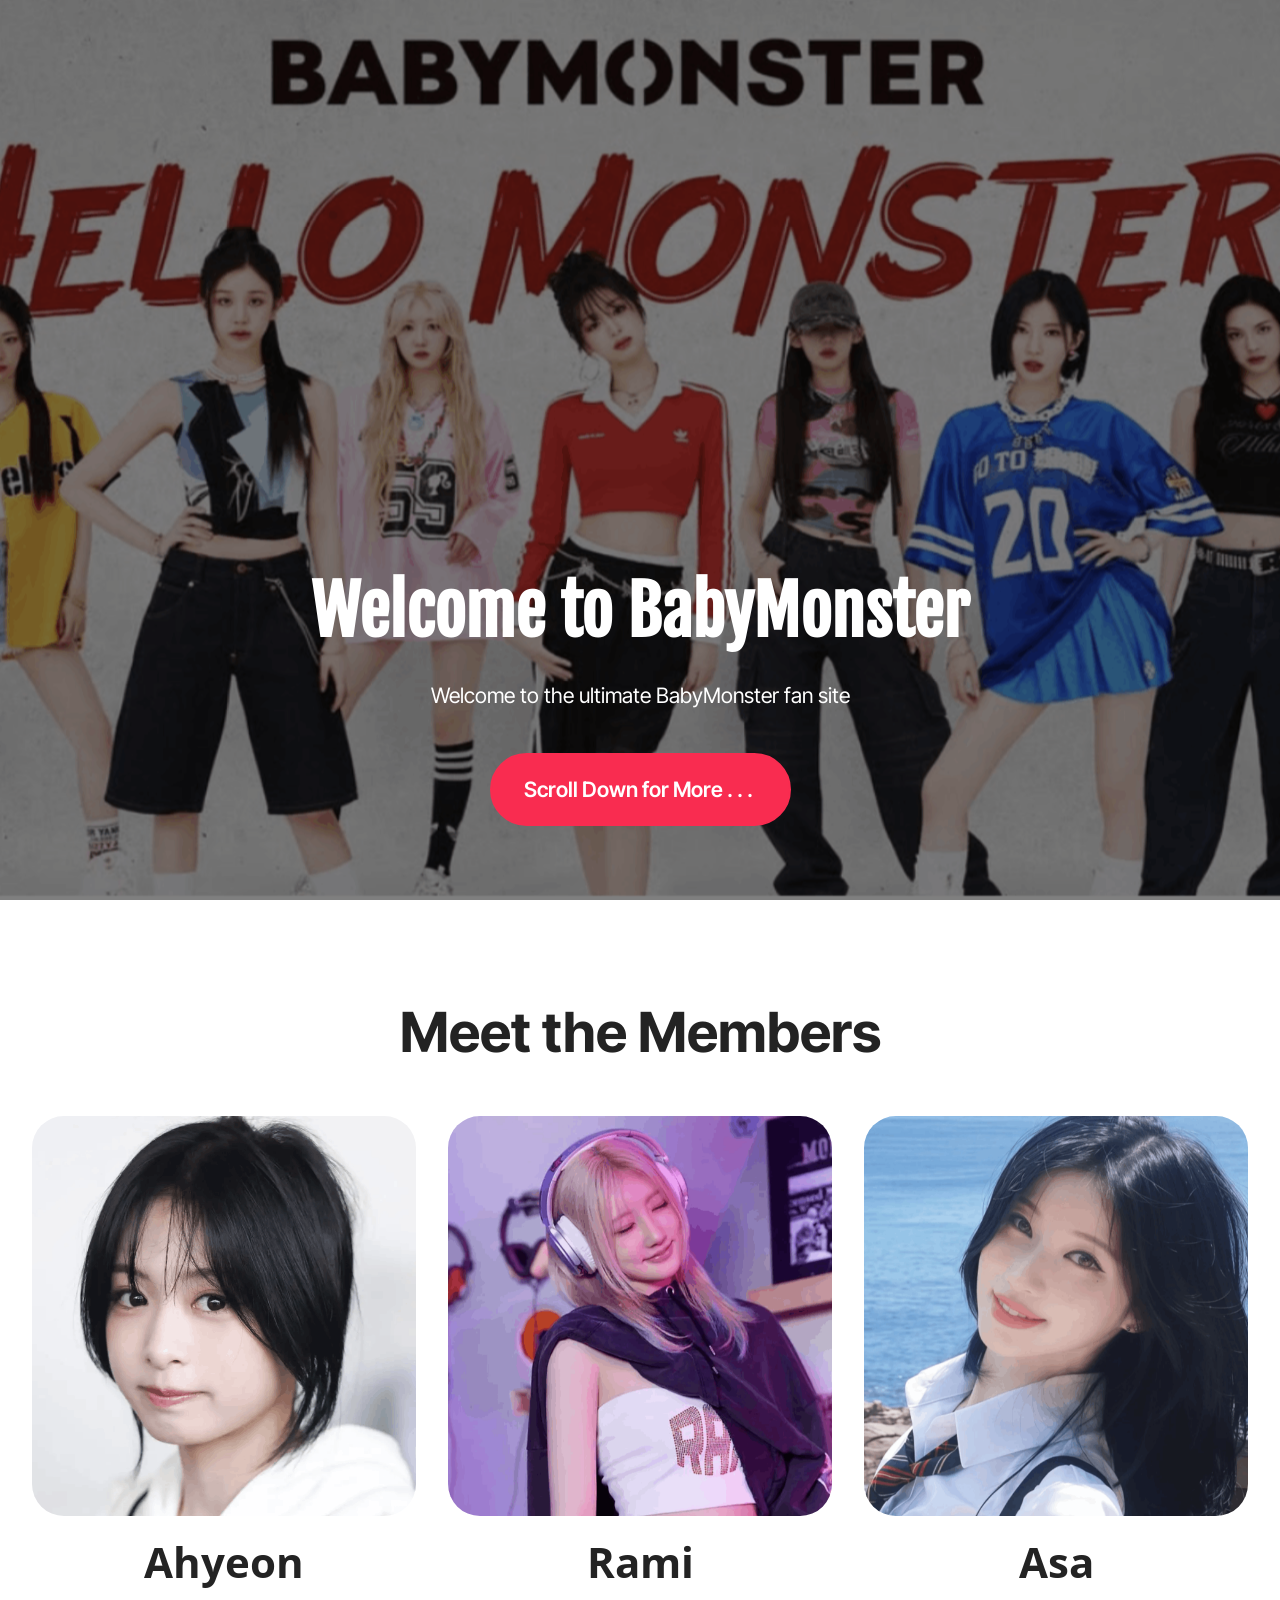
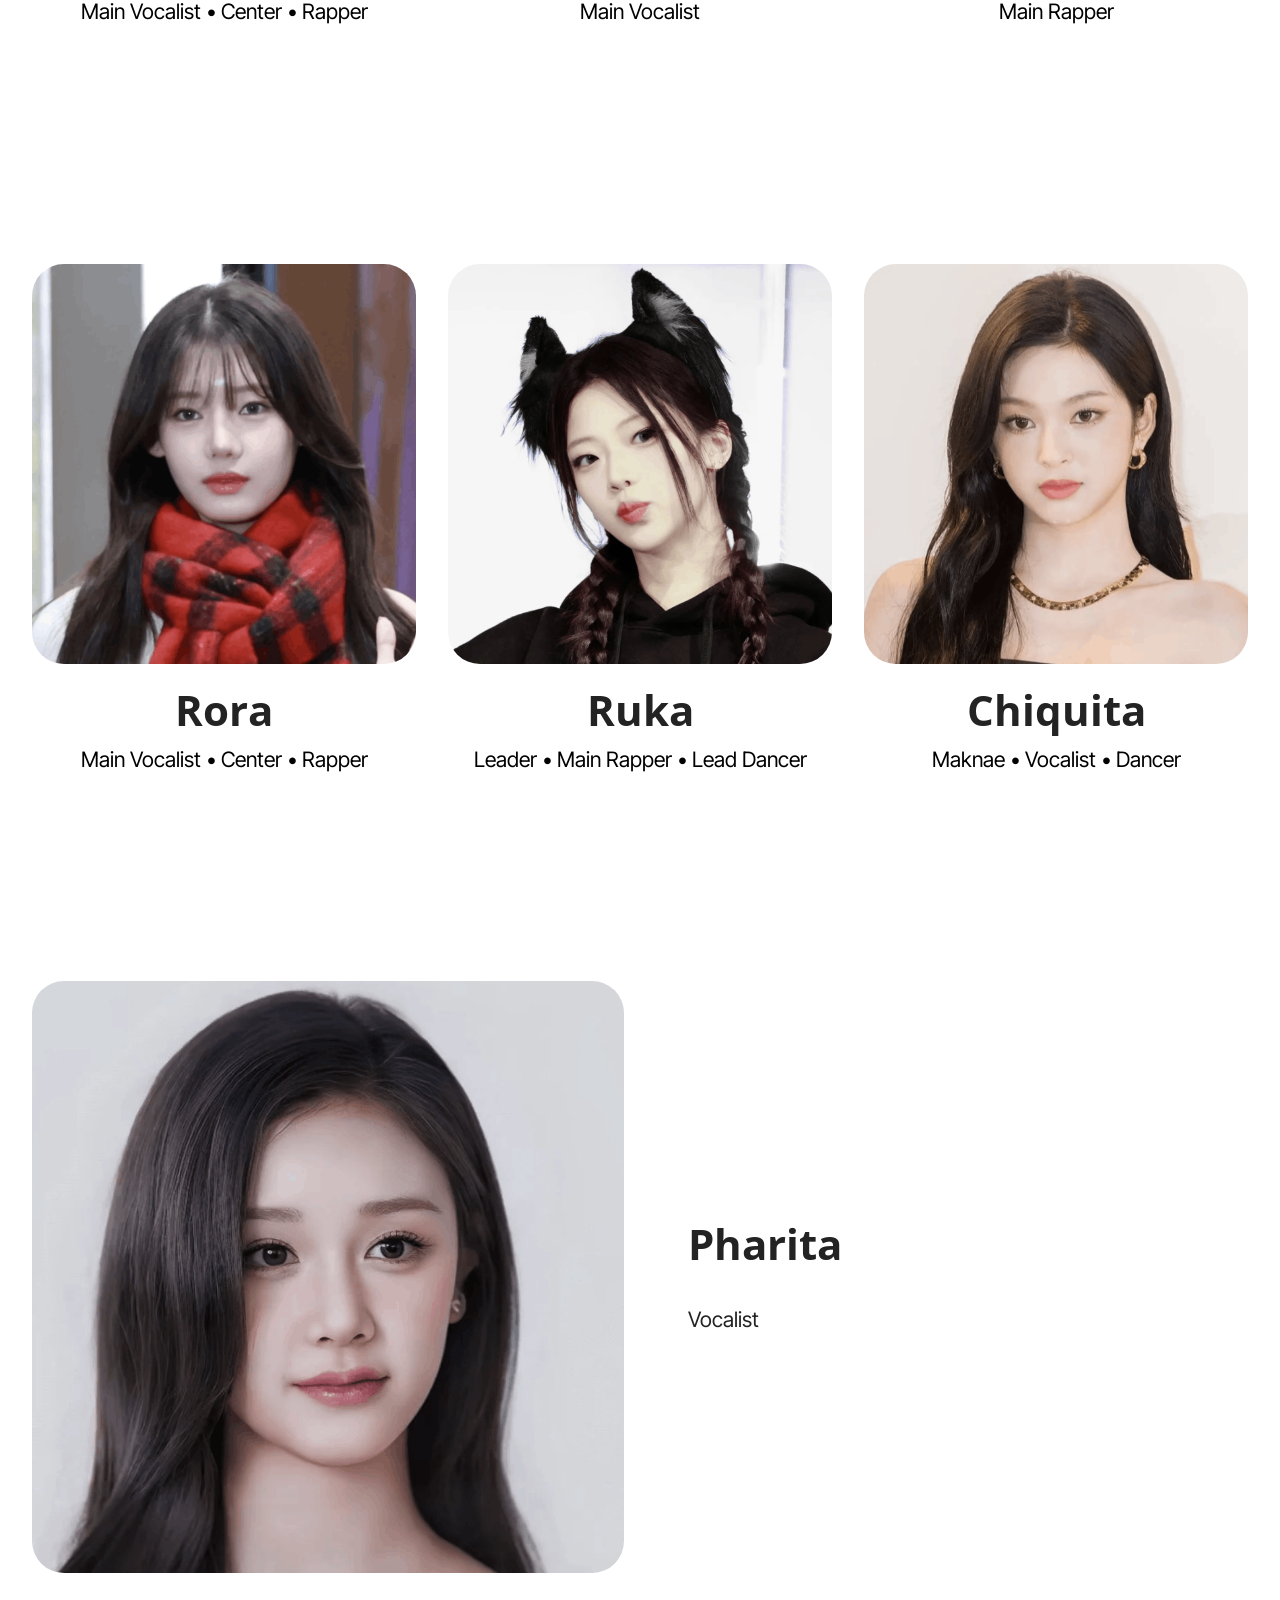
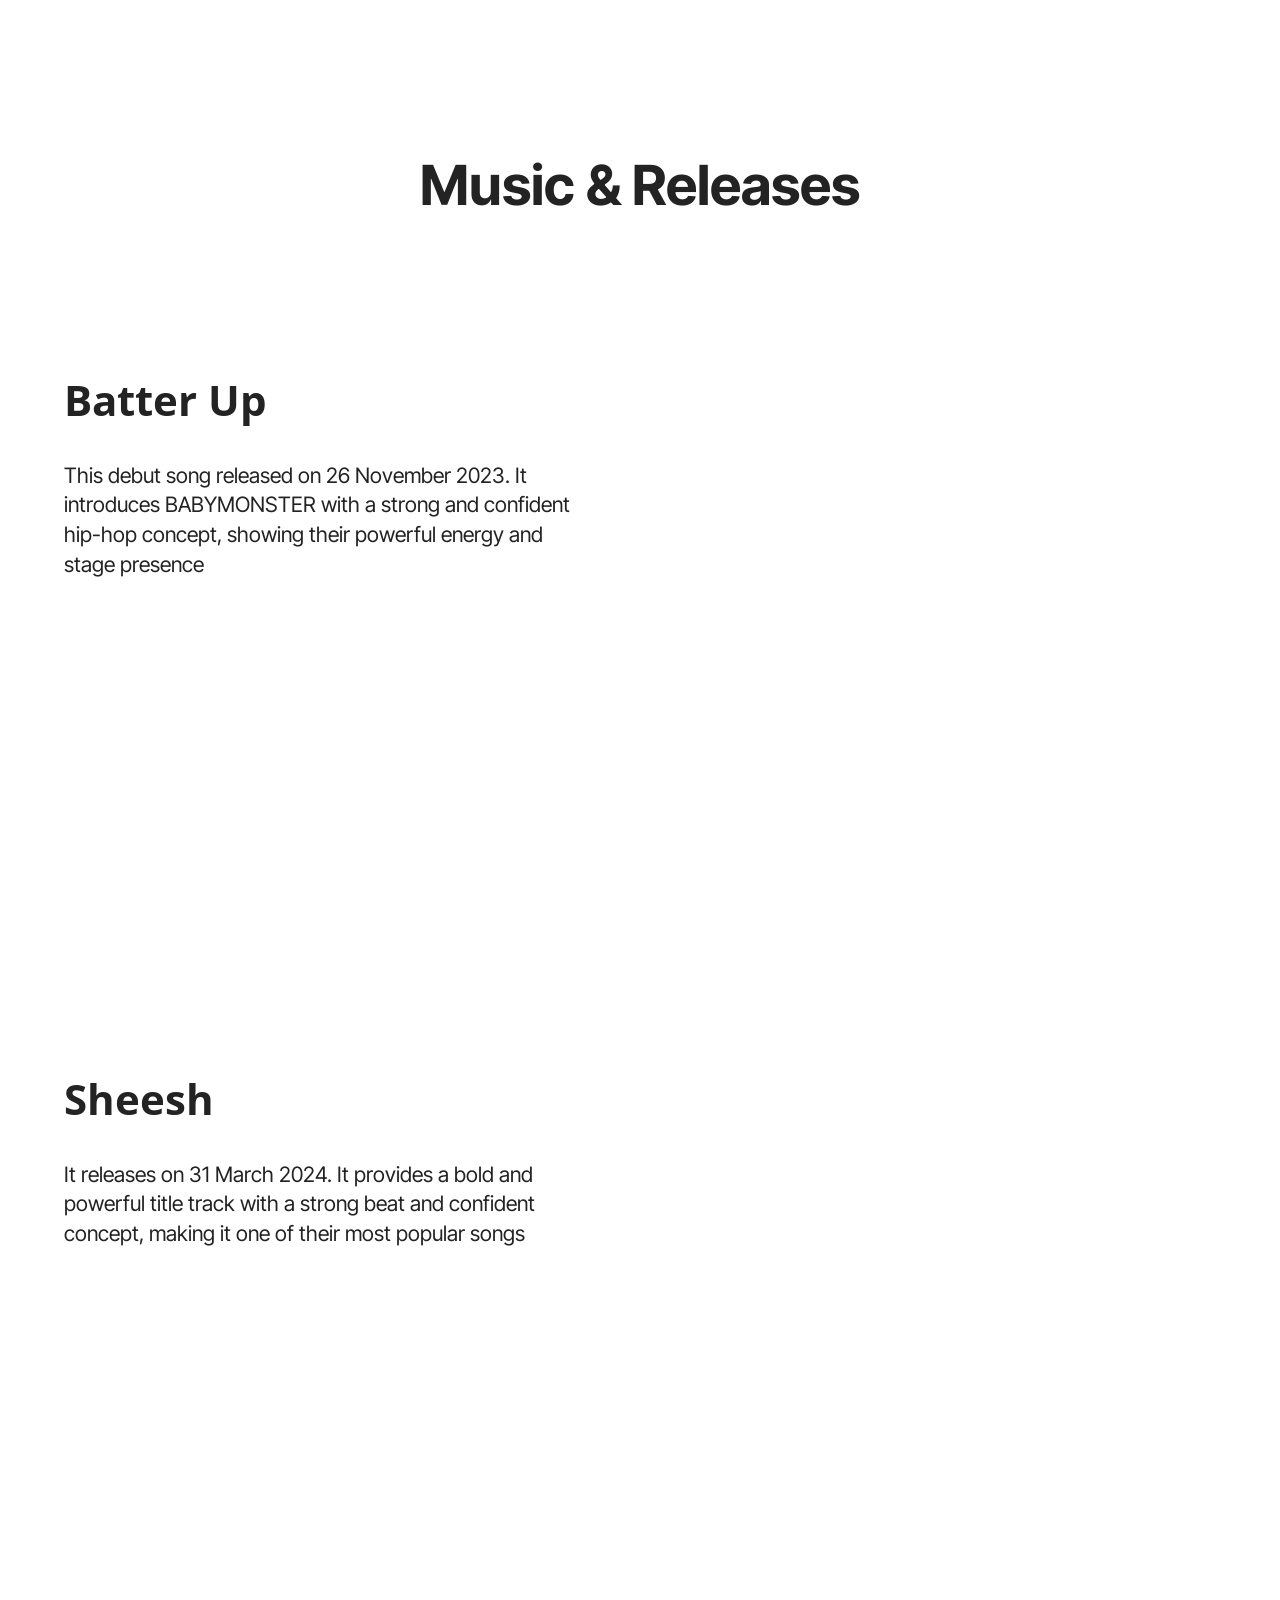
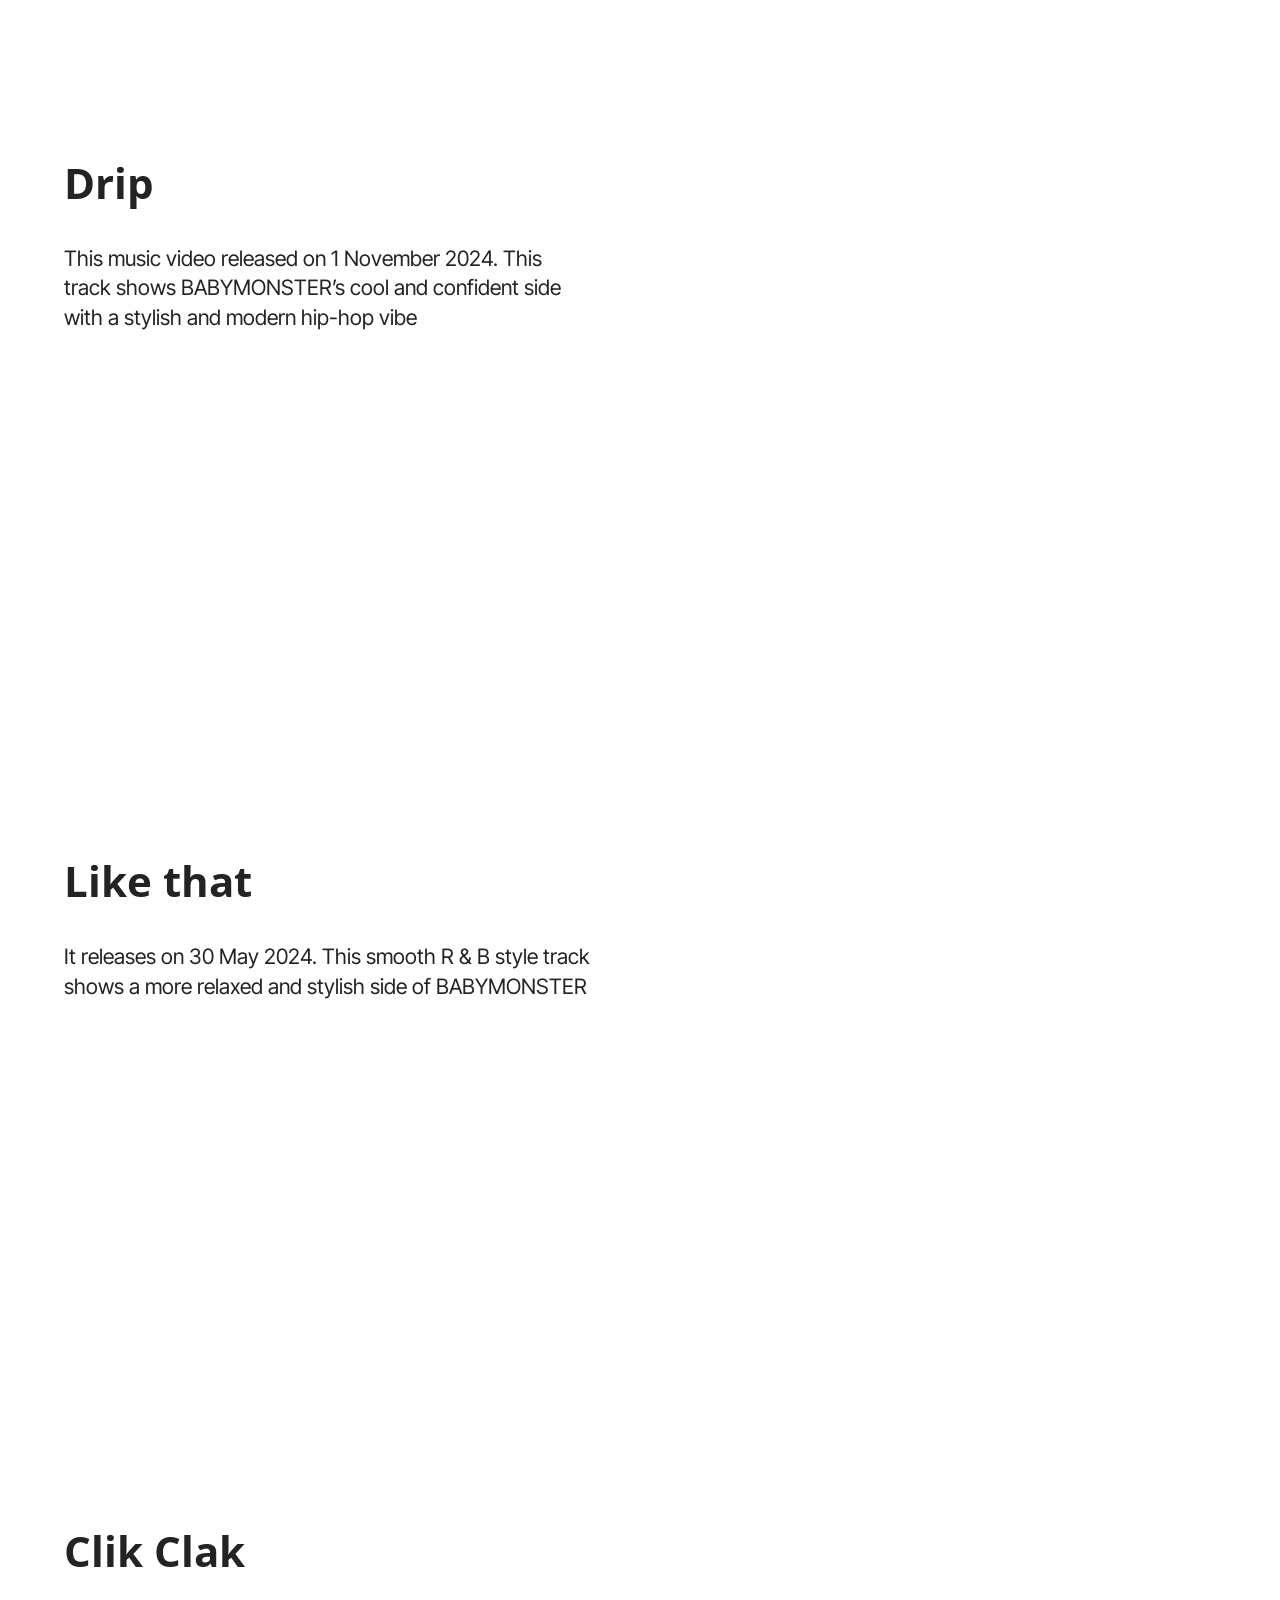
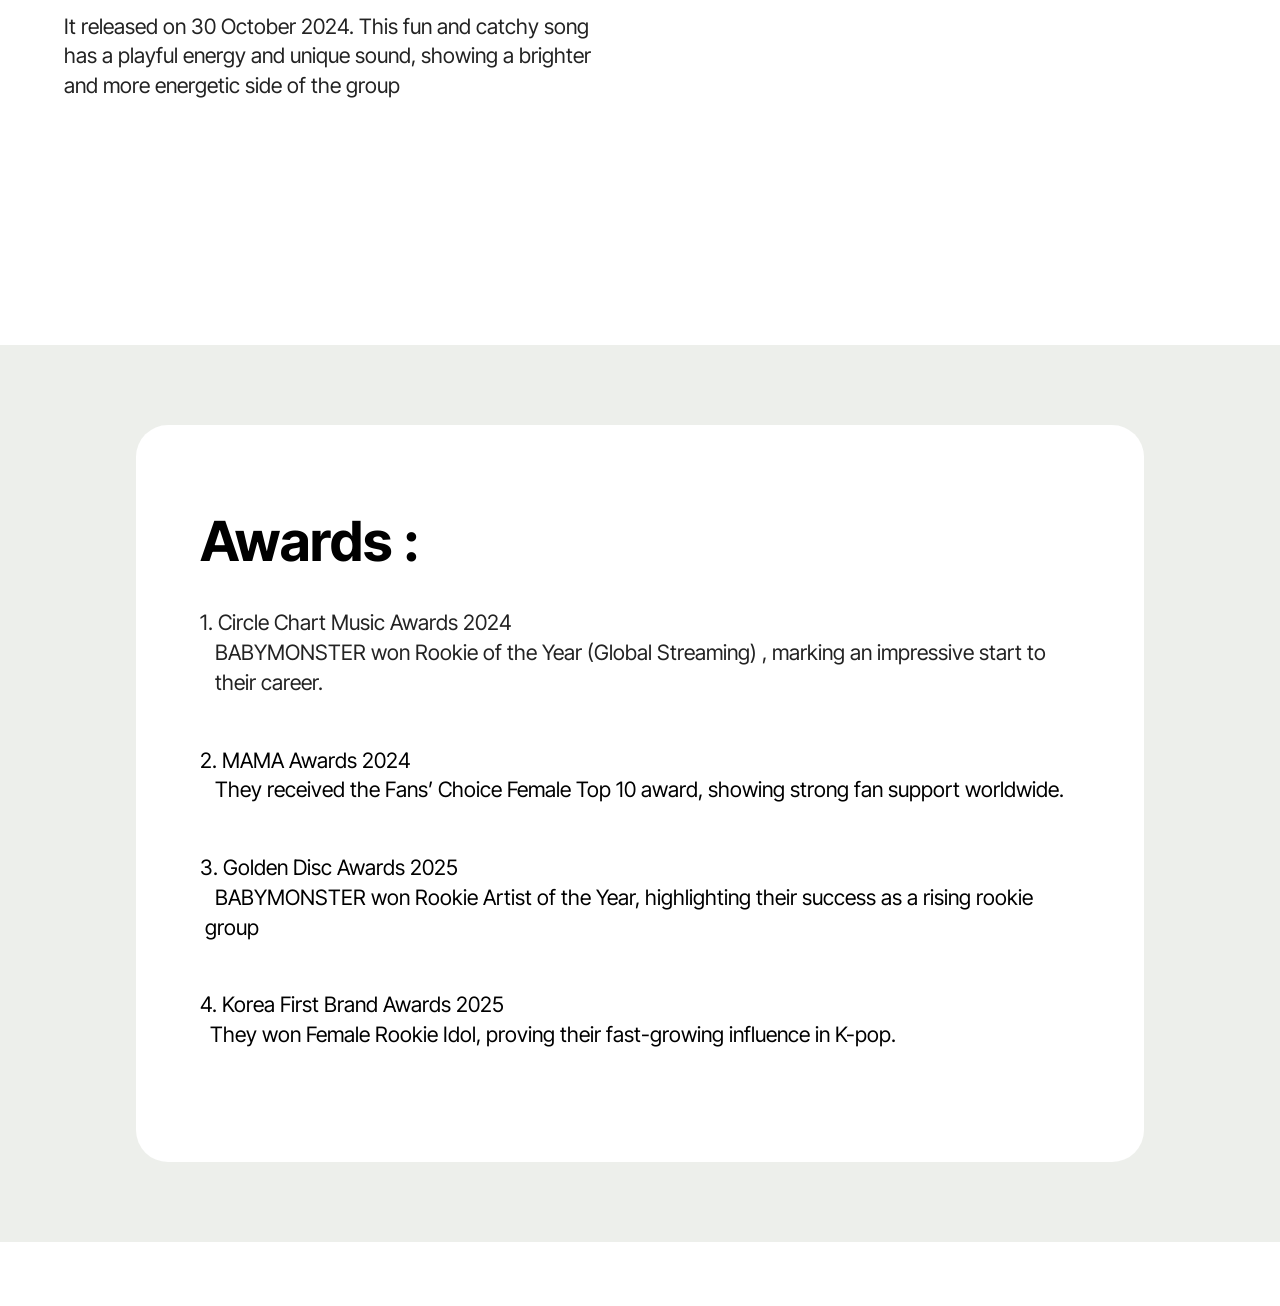
==== commit 48d9eae2: "create github pages" ====
--- a/page1.html
+++ b/page1.html
@@ -21,7 +21,7 @@
   <noscript><link rel="stylesheet" href="https://fonts.googleapis.com/css?family=Inter+Tight:100,200,300,400,500,600,700,800,900,100i,200i,300i,400i,500i,600i,700i,800i,900i&display=swap"></noscript>
   <link rel="preload" href="https://fonts.googleapis.com/css?family=Open+Sans:300,400,500,600,700,800,300i,400i,500i,600i,700i,800i&display=swap" as="style" onload="this.onload=null;this.rel='stylesheet'">
   <noscript><link rel="stylesheet" href="https://fonts.googleapis.com/css?family=Open+Sans:300,400,500,600,700,800,300i,400i,500i,600i,700i,800i&display=swap"></noscript>
-  <link rel="preload" as="style" href="assets/mobirise/css/mbr-additional.css?v=d0tIb5"><link rel="stylesheet" href="assets/mobirise/css/mbr-additional.css?v=d0tIb5" type="text/css">
+  <link rel="preload" as="style" href="assets/mobirise/css/mbr-additional.css?v=oxwDyu"><link rel="stylesheet" href="assets/mobirise/css/mbr-additional.css?v=oxwDyu" type="text/css">
 
   
   
@@ -29,17 +29,17 @@
 </head>
 <body>
   
-  <section data-bs-version="5.1" class="header16 cid-vgakAsLTpr mbr-fullscreen mbr-parallax-background" id="header17-r">
+  <section data-bs-version="5.1" class="header16 cid-vgFfObVG3X mbr-fullscreen mbr-parallax-background" id="header17-2e">
   
   <div class="mbr-overlay" style="opacity: 0.5; background-color: rgb(0, 0, 0);"></div>
   <div class="container-fluid">
     <div class="row">
-      <div class="content-wrap col-12 col-md-7">
+      <div class="content-wrap col-12 col-md-12">
         <h1 class="mbr-section-title mbr-fonts-style mbr-white mb-4 display-1">
-          <strong><br>WELCOME TO BABYMONSTER</strong></h1>
+          <strong><br>Welcome to BabyMonster</strong></h1>
         
-        <p class="mbr-fonts-style mbr-text mbr-white mb-4 display-7">Welcome to the ultimate BabyMonster fan site...</p>
-        <div class="mbr-section-btn"><a class="btn btn-primary display-7" href="https://mobiri.se">Scroll Down for More...<br></a></div>
+        <p class="mbr-fonts-style mbr-text mbr-white mb-4 display-7">Welcome to the ultimate BabyMonster fan site</p>
+        <div class="mbr-section-btn"><a class="btn btn-primary display-7" href="https://mobiri.se">Scroll Down for More . . .&nbsp;</a></div>
       </div>
     </div>
   </div>
@@ -362,7 +362,7 @@
       </div>
     </div>
   </div>
-</section><section class="display-7" style="padding: 0;align-items: center;justify-content: center;flex-wrap: wrap;    align-content: center;display: flex;position: relative;height: 4rem;"><a href="https://mobiri.se/4654953" style="flex: 1 1;height: 4rem;position: absolute;width: 100%;z-index: 1;"><img alt="" style="height: 4rem;" src="[data-uri]"></a><p style="margin: 0;text-align: center;" class="display-7">&#8204;</p><a style="z-index:1" href="https://mobirise.com/builder/no-code-website-builder.html">No Code Website Builder</a></section><script src="assets/bootstrap/js/bootstrap.bundle.min.js"></script>  <script src="assets/parallax/jarallax.js"></script>  <script src="assets/smoothscroll/smooth-scroll.js"></script>  <script src="assets/ytplayer/index.js"></script>  <script src="assets/theme/js/script.js"></script>  
+</section><section class="display-7" style="padding: 0;align-items: center;justify-content: center;flex-wrap: wrap;    align-content: center;display: flex;position: relative;height: 4rem;"><a href="https://mobiri.se/4654953" style="flex: 1 1;height: 4rem;position: absolute;width: 100%;z-index: 1;"><img alt="" style="height: 4rem;" src="[data-uri]"></a><p style="margin: 0;text-align: center;" class="display-7">&#8204;</p><a style="z-index:1" href="https://mobirise.com/builder/ai-website-generator.html">AI Website Generator</a></section><script src="assets/bootstrap/js/bootstrap.bundle.min.js"></script>  <script src="assets/parallax/jarallax.js"></script>  <script src="assets/smoothscroll/smooth-scroll.js"></script>  <script src="assets/ytplayer/index.js"></script>  <script src="assets/theme/js/script.js"></script>  
   
   
  <div id="scrollToTop" class="scrollToTop mbr-arrow-up"><a style="text-align: center;"><i class="mbr-arrow-up-icon mbr-arrow-up-icon-cm cm-icon cm-icon-smallarrow-up"></i></a></div>
--- a/assets/mobirise/css/mbr-additional.css
+++ b/assets/mobirise/css/mbr-additional.css
@@ -1044,53 +1044,50 @@
     padding-right: 4rem;
   }
 }
-.cid-vgakAsLTpr {
+.cid-vgFfObVG3X {
   display: flex;
-  background-image: url("../../../assets/images/babymonster-4k-wallpaper-4096x2564.jpg");
-}
-.cid-vgakAsLTpr .mbr-overlay {
+  background-image: url("../../../assets/images/screenshot202026-04-1320at206.22.10e280afpm-2000x1077.png");
+}
+.cid-vgFfObVG3X .mbr-overlay {
   background-color: #000000;
   opacity: 0.5;
 }
 @media (min-width: 768px) {
-  .cid-vgakAsLTpr {
+  .cid-vgFfObVG3X {
     align-items: flex-end;
   }
-  .cid-vgakAsLTpr .row {
+  .cid-vgFfObVG3X .row {
     justify-content: center;
   }
-  .cid-vgakAsLTpr .content-wrap {
+  .cid-vgFfObVG3X .content-wrap {
     padding: 1rem 3rem;
   }
 }
 @media (max-width: 991px) and (min-width: 768px) {
-  .cid-vgakAsLTpr .content-wrap {
+  .cid-vgFfObVG3X .content-wrap {
     min-width: 50%;
   }
 }
 @media (max-width: 767px) {
-  .cid-vgakAsLTpr {
+  .cid-vgFfObVG3X {
     -webkit-align-items: center;
     align-items: flex-end;
   }
-  .cid-vgakAsLTpr .mbr-row {
+  .cid-vgFfObVG3X .mbr-row {
     -webkit-justify-content: center;
     justify-content: center;
   }
-  .cid-vgakAsLTpr .content-wrap {
+  .cid-vgFfObVG3X .content-wrap {
     width: 100%;
   }
 }
-.cid-vgakAsLTpr .mbr-section-title,
-.cid-vgakAsLTpr .mbr-section-subtitle {
-  text-align: center;
-}
-.cid-vgakAsLTpr .mbr-text,
-.cid-vgakAsLTpr .mbr-section-btn {
-  text-align: center;
-}
-.cid-vgakAsLTpr .mbr-section-title {
-  color: #ffd7ef;
+.cid-vgFfObVG3X .mbr-section-title,
+.cid-vgFfObVG3X .mbr-section-subtitle {
+  text-align: center;
+}
+.cid-vgFfObVG3X .mbr-text,
+.cid-vgFfObVG3X .mbr-section-btn {
+  text-align: center;
 }
 .cid-vgxVmqFK1y {
   padding-top: 6rem;
--- a/assets/mobirise/css/mbr-additional.css
+++ b/assets/mobirise/css/mbr-additional.css
@@ -1044,53 +1044,50 @@
     padding-right: 4rem;
   }
 }
-.cid-vgakAsLTpr {
+.cid-vgFfObVG3X {
   display: flex;
-  background-image: url("../../../assets/images/babymonster-4k-wallpaper-4096x2564.jpg");
-}
-.cid-vgakAsLTpr .mbr-overlay {
+  background-image: url("../../../assets/images/screenshot202026-04-1320at206.22.10e280afpm-2000x1077.png");
+}
+.cid-vgFfObVG3X .mbr-overlay {
   background-color: #000000;
   opacity: 0.5;
 }
 @media (min-width: 768px) {
-  .cid-vgakAsLTpr {
+  .cid-vgFfObVG3X {
     align-items: flex-end;
   }
-  .cid-vgakAsLTpr .row {
+  .cid-vgFfObVG3X .row {
     justify-content: center;
   }
-  .cid-vgakAsLTpr .content-wrap {
+  .cid-vgFfObVG3X .content-wrap {
     padding: 1rem 3rem;
   }
 }
 @media (max-width: 991px) and (min-width: 768px) {
-  .cid-vgakAsLTpr .content-wrap {
+  .cid-vgFfObVG3X .content-wrap {
     min-width: 50%;
   }
 }
 @media (max-width: 767px) {
-  .cid-vgakAsLTpr {
+  .cid-vgFfObVG3X {
     -webkit-align-items: center;
     align-items: flex-end;
   }
-  .cid-vgakAsLTpr .mbr-row {
+  .cid-vgFfObVG3X .mbr-row {
     -webkit-justify-content: center;
     justify-content: center;
   }
-  .cid-vgakAsLTpr .content-wrap {
+  .cid-vgFfObVG3X .content-wrap {
     width: 100%;
   }
 }
-.cid-vgakAsLTpr .mbr-section-title,
-.cid-vgakAsLTpr .mbr-section-subtitle {
-  text-align: center;
-}
-.cid-vgakAsLTpr .mbr-text,
-.cid-vgakAsLTpr .mbr-section-btn {
-  text-align: center;
-}
-.cid-vgakAsLTpr .mbr-section-title {
-  color: #ffd7ef;
+.cid-vgFfObVG3X .mbr-section-title,
+.cid-vgFfObVG3X .mbr-section-subtitle {
+  text-align: center;
+}
+.cid-vgFfObVG3X .mbr-text,
+.cid-vgFfObVG3X .mbr-section-btn {
+  text-align: center;
 }
 .cid-vgxVmqFK1y {
   padding-top: 6rem;
